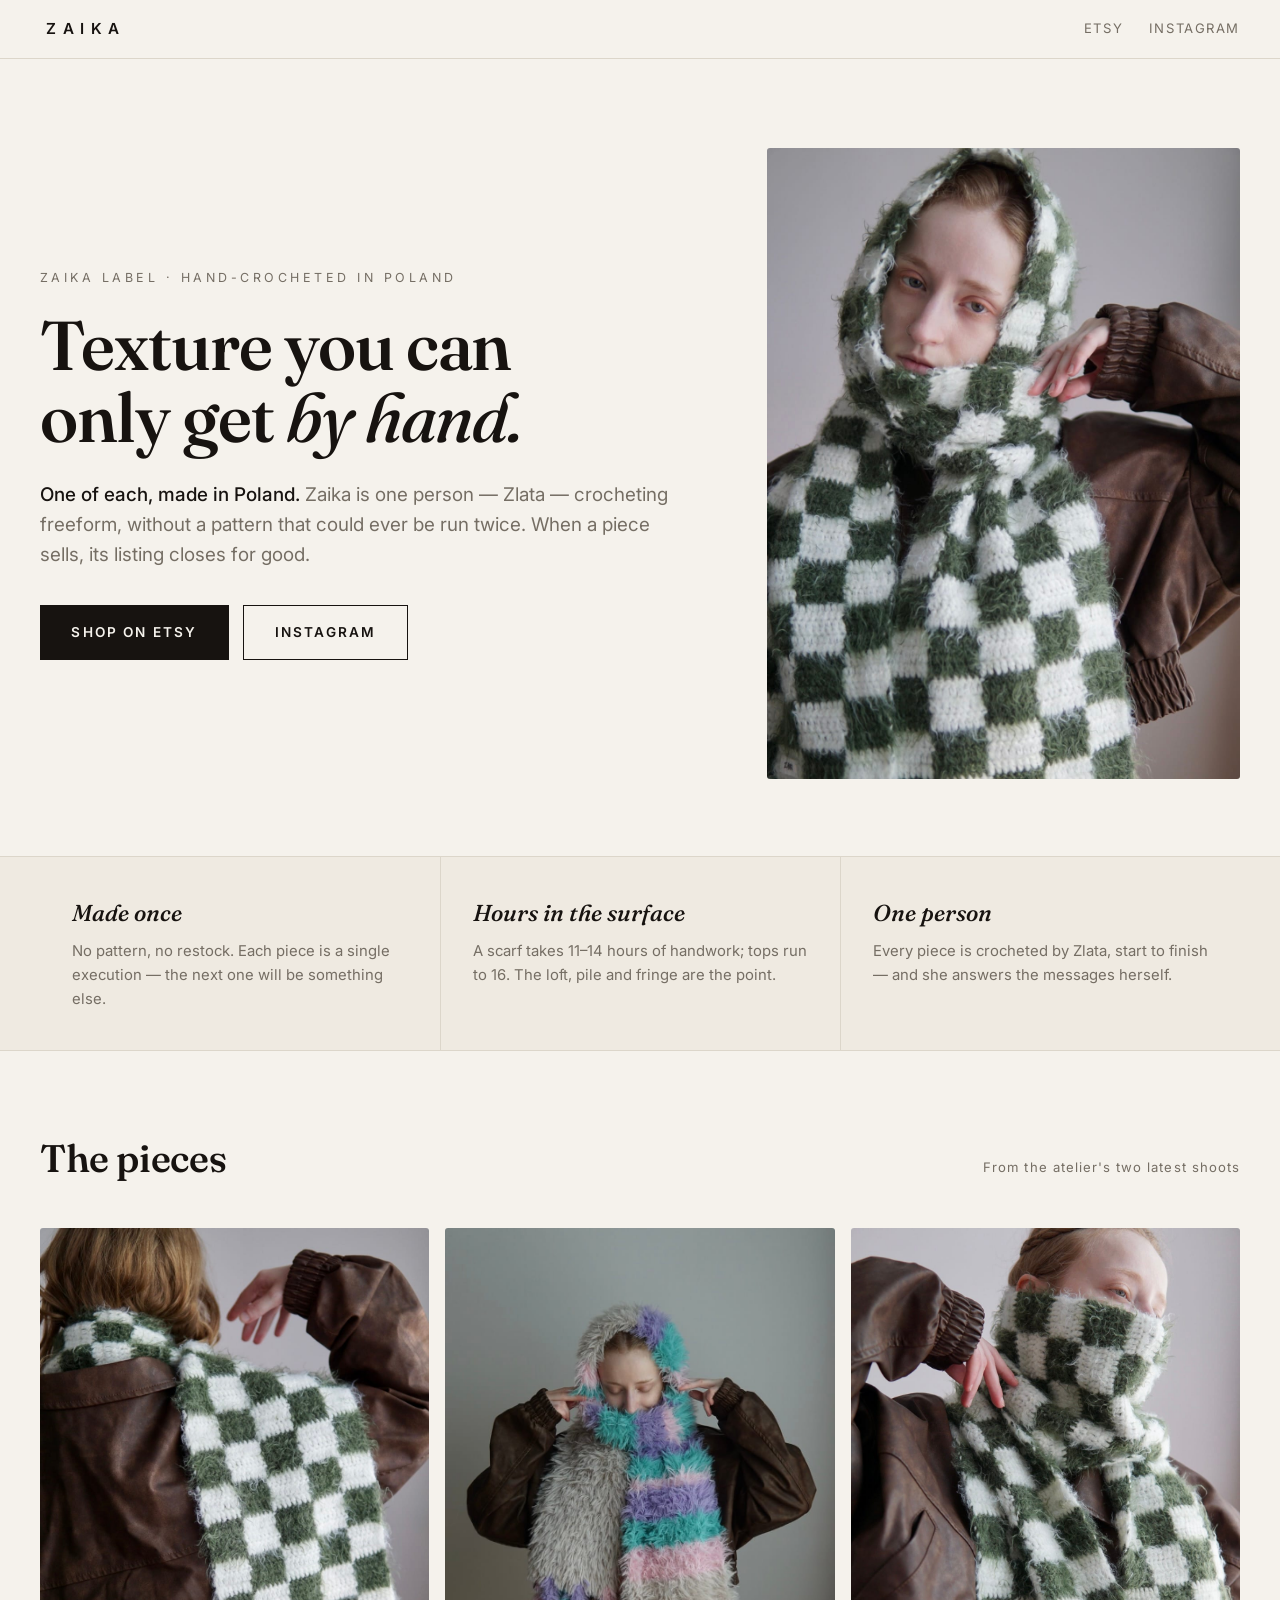
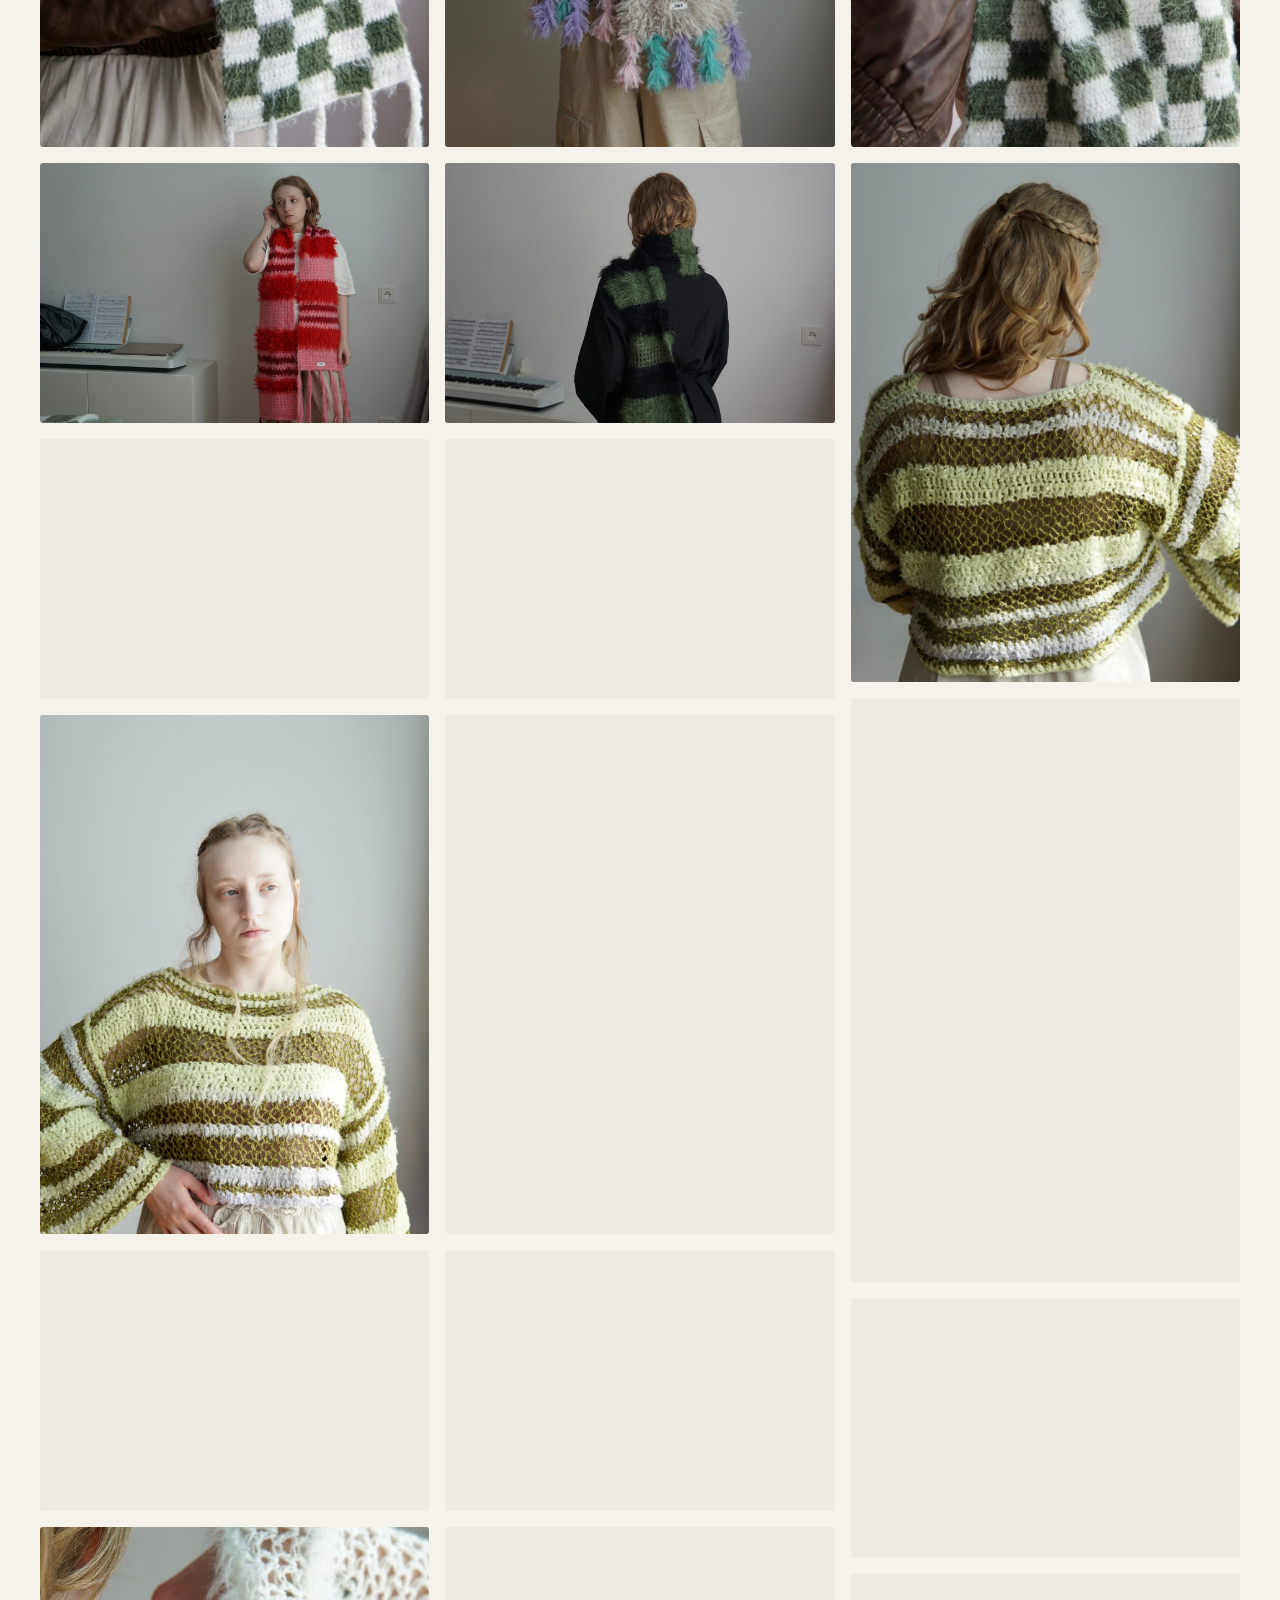
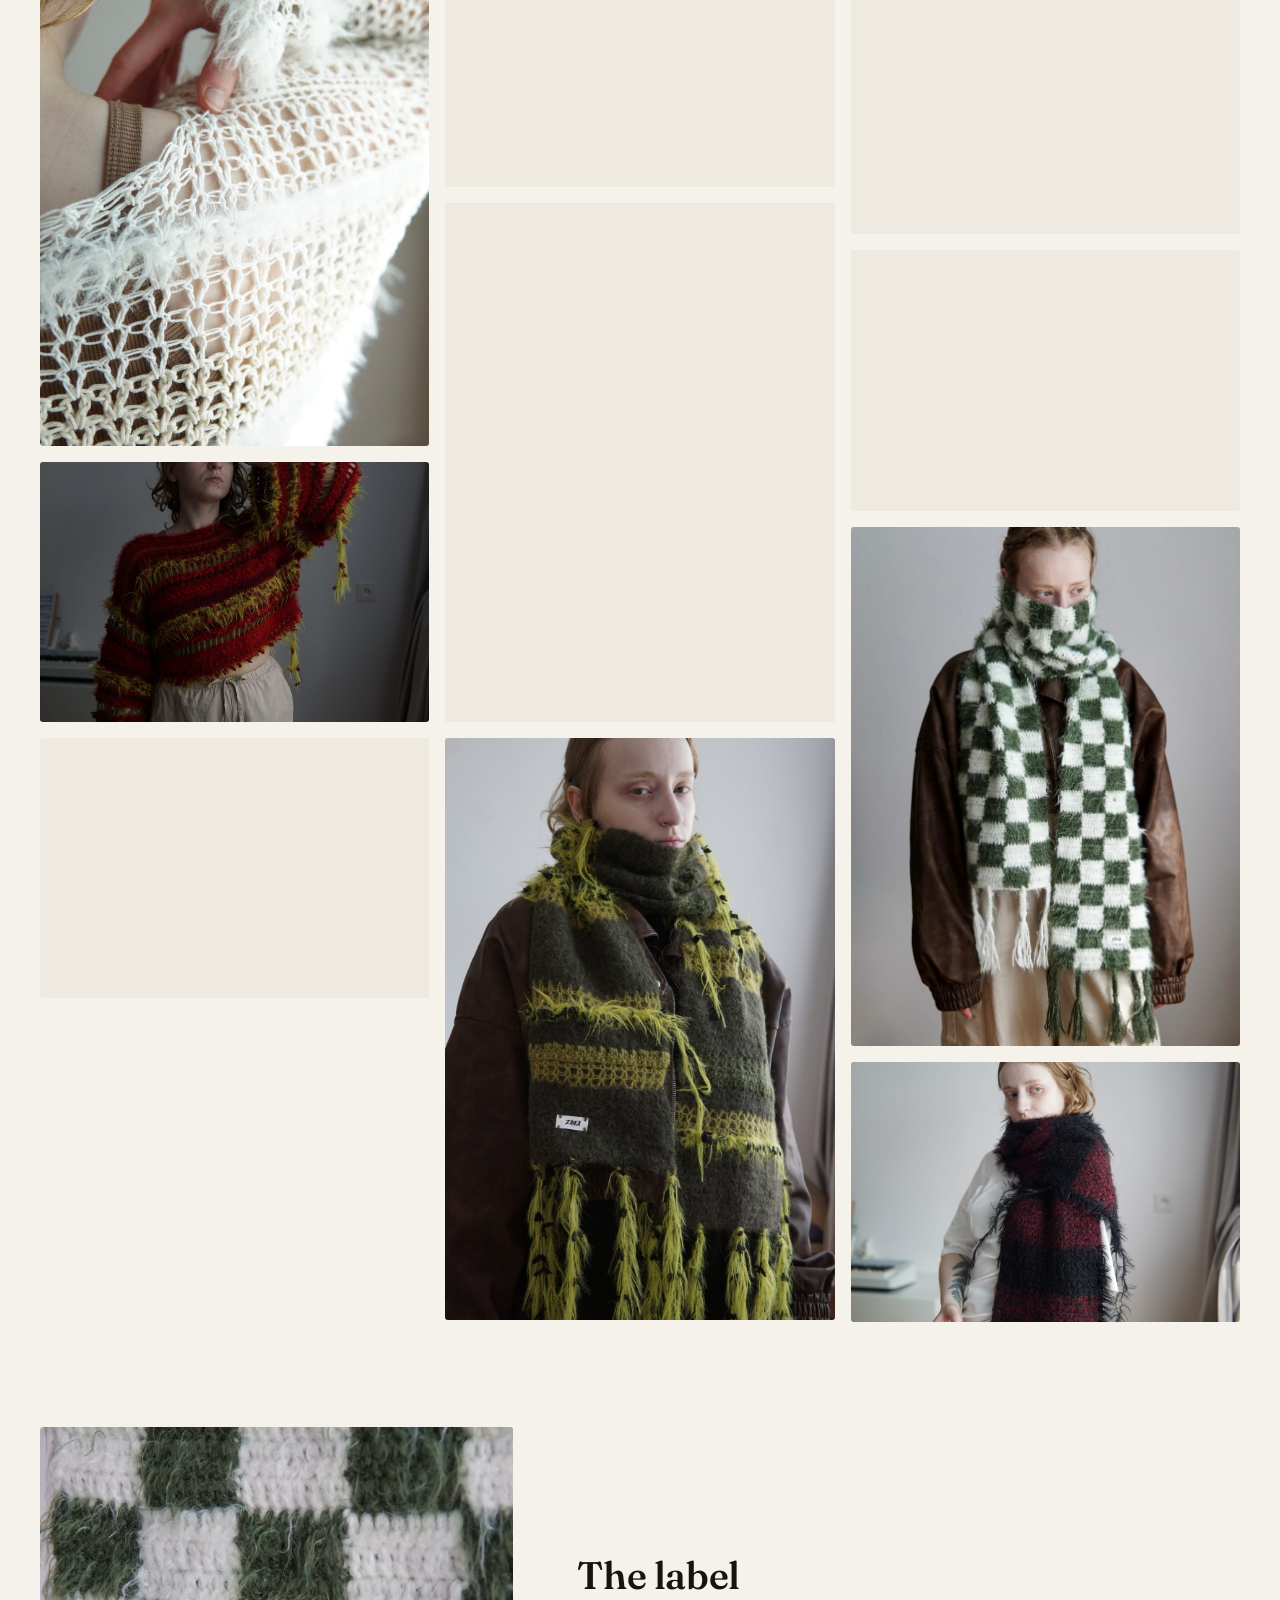
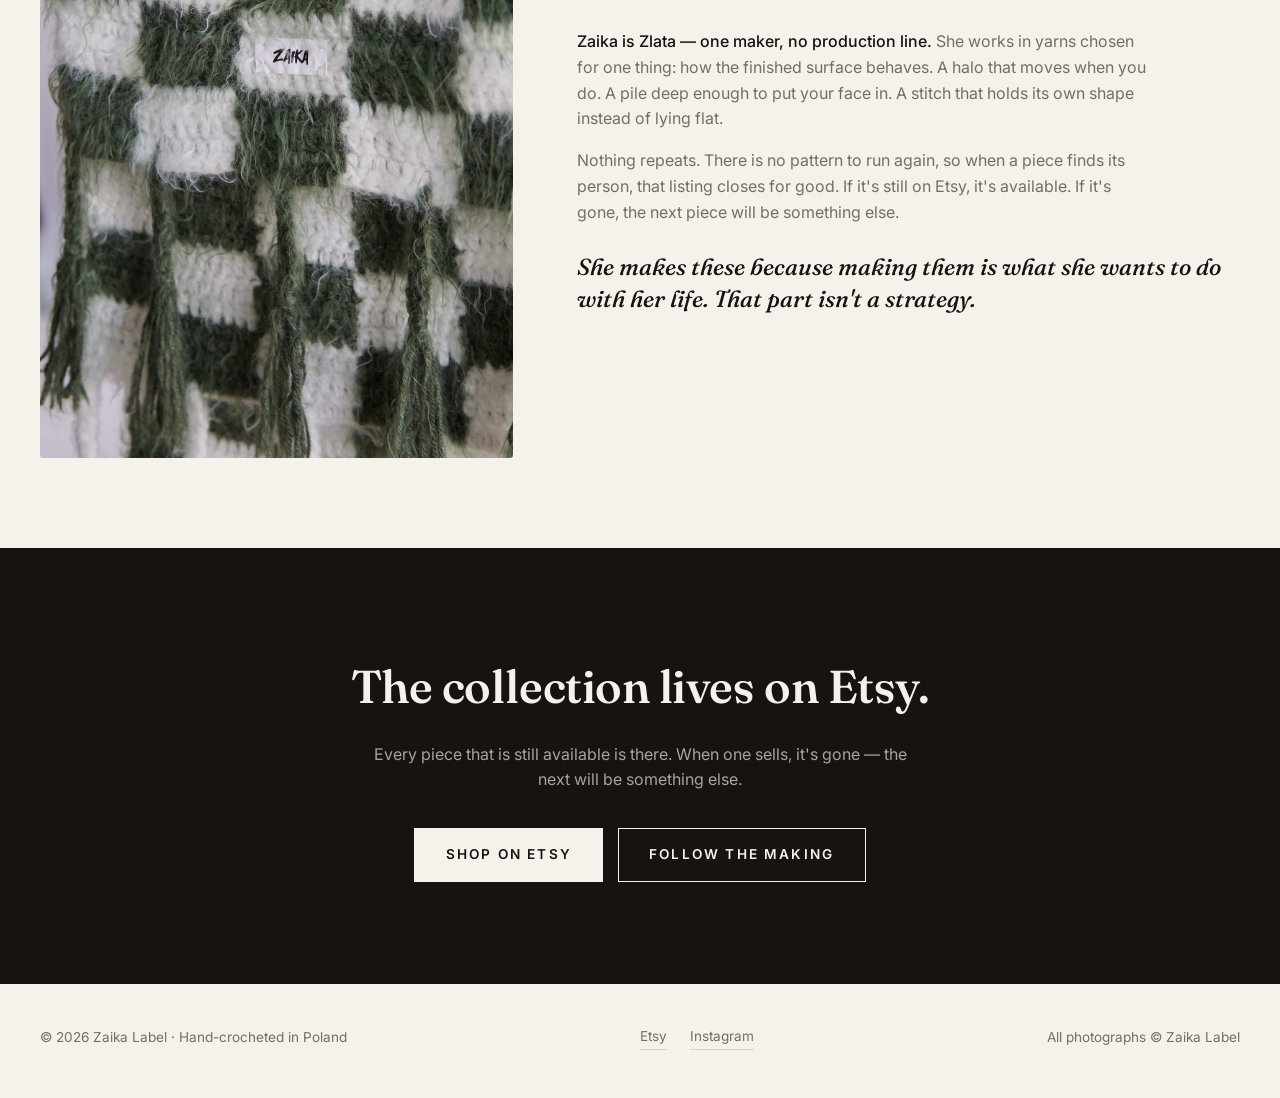
==== index.html @ 2f4a1f3c "Zaika Label gallery site v1 Production landing: hero, fact strip, 24-photo gallery, brand story, CTA" ====
<!DOCTYPE html>
<html lang="en">
<head>
  <meta charset="utf-8">
  <meta name="viewport" content="width=device-width, initial-scale=1">
  <title>ZAIKA — texture you can only get by hand. One of each, made in Poland.</title>
  <meta name="description" content="Zaika is one maker — Zlata — hand-crocheting in Poland. Every piece is made once and never repeated; when it sells, the listing closes. The collection lives on Etsy.">
  <link rel="canonical" href="https://zaikalabel.com/">
  <meta property="og:type" content="website">
  <meta property="og:title" content="ZAIKA — texture you can only get by hand">
  <meta property="og:description" content="One of each, made in Poland. Hand-crocheted pieces that are never repeated. The collection lives on Etsy.">
  <meta property="og:url" content="https://zaikalabel.com/">
  <meta property="og:image" content="https://zaikalabel.com/assets/og.jpg">
  <meta name="twitter:card" content="summary_large_image">
  <link rel="icon" href="data:image/svg+xml,%3Csvg xmlns='http://www.w3.org/2000/svg' viewBox='0 0 64 64'%3E%3Crect width='64' height='64' fill='%23171310'/%3E%3Ctext x='32' y='45' font-family='Georgia,serif' font-size='40' fill='%23f5f2ec' text-anchor='middle'%3EZ%3C/text%3E%3C/svg%3E">
  <link rel="preconnect" href="https://fonts.googleapis.com">
  <link rel="preconnect" href="https://fonts.gstatic.com" crossorigin>
  <link href="https://fonts.googleapis.com/css2?family=Fraunces:ital,opsz,wght@0,9..144,440..640;1,9..144,440..640&family=Inter:wght@400;500;600&display=swap" rel="stylesheet">
  <script type="application/ld+json">
  {
    "@context": "https://schema.org",
    "@type": "Organization",
    "name": "Zaika Label",
    "alternateName": "ZAIKA",
    "url": "https://zaikalabel.com/",
    "sameAs": ["https://www.etsy.com/shop/zaikalabel", "https://www.instagram.com/zaika.label/"]
  }
  </script>
  <style>
    :root {
      --paper: #f5f2ec; --ink: #171310; --muted: #756e64; --line: #dcd6ca; --paper-2: #efeae1;
      --serif: "Fraunces", Georgia, serif; --sans: "Inter", ui-sans-serif, system-ui, sans-serif;
    }
    * { margin: 0; padding: 0; box-sizing: border-box; }
    html { scroll-behavior: smooth; }
    body { background: var(--paper); color: var(--ink); font-family: var(--sans); font-size: 16px; line-height: 1.6; -webkit-font-smoothing: antialiased; }
    a { color: inherit; }
    img { display: block; max-width: 100%; height: auto; }
    .wrap { max-width: 1280px; margin: 0 auto; padding: 0 clamp(1.1rem, 4vw, 2.5rem); }

    /* top bar */
    .bar { position: sticky; top: 0; z-index: 10; background: color-mix(in srgb, var(--paper) 88%, transparent); backdrop-filter: blur(10px); border-bottom: 1px solid var(--line); }
    .bar-in { display: flex; align-items: center; justify-content: space-between; height: 3.6rem; }
    .mark { font-family: var(--sans); font-weight: 600; letter-spacing: 0.42em; text-indent: 0.42em; font-size: 0.95rem; text-decoration: none; }
    .bar nav { display: flex; gap: 1.6rem; }
    .bar nav a { font-size: 0.82rem; letter-spacing: 0.12em; text-transform: uppercase; text-decoration: none; color: var(--muted); transition: color .15s; }
    .bar nav a:hover { color: var(--ink); }

    /* hero */
    .hero { padding: clamp(3rem, 7vw, 6rem) 0 clamp(3rem, 6vw, 5rem); }
    .hero-in { display: grid; grid-template-columns: 7fr 5fr; gap: clamp(2rem, 5vw, 4.5rem); align-items: center; }
    .kicker { font-size: 0.78rem; letter-spacing: 0.28em; text-transform: uppercase; color: var(--muted); margin-bottom: 1.4rem; }
    h1 { font-family: var(--serif); font-weight: 560; font-size: clamp(2.5rem, 5.4vw, 4.6rem); line-height: 1.04; letter-spacing: -0.015em; text-wrap: balance; }
    h1 em { font-style: italic; font-weight: 480; }
    .lede { margin-top: 1.6rem; font-size: clamp(1.02rem, 1.5vw, 1.18rem); color: var(--muted); max-width: 34em; }
    .lede strong { color: var(--ink); font-weight: 500; }
    .cta-row { margin-top: 2.2rem; display: flex; gap: 0.9rem; flex-wrap: wrap; }
    .btn { display: inline-block; padding: 0.95rem 1.9rem; font-size: 0.85rem; font-weight: 600; letter-spacing: 0.16em; text-transform: uppercase; text-decoration: none; border: 1px solid var(--ink); transition: all .18s ease; }
    .btn-solid { background: var(--ink); color: var(--paper); }
    .btn-solid:hover { background: transparent; color: var(--ink); }
    .btn-line:hover { background: var(--ink); color: var(--paper); }
    .hero-img img { border-radius: 3px; }

    /* fact strip */
    .facts { border-top: 1px solid var(--line); border-bottom: 1px solid var(--line); background: var(--paper-2); }
    .facts-in { display: grid; grid-template-columns: repeat(3, 1fr); }
    .fact { padding: clamp(1.6rem, 3vw, 2.4rem) clamp(1rem, 2.5vw, 2rem); }
    .fact + .fact { border-left: 1px solid var(--line); }
    .fact h3 { font-family: var(--serif); font-style: italic; font-weight: 500; font-size: clamp(1.15rem, 1.8vw, 1.45rem); margin-bottom: 0.5rem; }
    .fact p { font-size: 0.93rem; color: var(--muted); max-width: 26em; }

    /* gallery */
    .gallery { padding: clamp(3rem, 6vw, 5rem) 0 1rem; }
    .sec-head { display: flex; align-items: baseline; justify-content: space-between; gap: 1rem; margin-bottom: clamp(1.6rem, 3vw, 2.4rem); }
    h2 { font-family: var(--serif); font-weight: 560; font-size: clamp(1.7rem, 3vw, 2.4rem); letter-spacing: -0.01em; }
    .sec-head span { font-size: 0.82rem; color: var(--muted); letter-spacing: 0.08em; }
    .grid { columns: 3 340px; column-gap: 16px; }
    .grid figure { break-inside: avoid; margin: 0 0 16px; overflow: hidden; border-radius: 3px; background: var(--paper-2); }
    .grid img { width: 100%; transition: transform .5s ease; }
    .grid figure:hover img { transform: scale(1.022); }

    /* story */
    .story { padding: clamp(3.5rem, 7vw, 6.5rem) 0; }
    .story-in { display: grid; grid-template-columns: 5fr 7fr; gap: clamp(2rem, 5vw, 4.5rem); align-items: center; }
    .story-img img { border-radius: 3px; }
    .story h2 { margin-bottom: 1.4rem; }
    .story p { color: var(--muted); max-width: 36em; margin-bottom: 1.05em; }
    .story p strong { color: var(--ink); font-weight: 500; }
    .story .pull { font-family: var(--serif); font-style: italic; font-weight: 480; font-size: clamp(1.15rem, 1.9vw, 1.45rem); color: var(--ink); line-height: 1.4; margin-top: 1.6rem; }

    /* cta band */
    .band { background: var(--ink); color: var(--paper); text-align: center; padding: clamp(4rem, 8vw, 6.5rem) 0; }
    .band h2 { font-size: clamp(1.9rem, 3.6vw, 3rem); max-width: 18em; margin: 0 auto; text-wrap: balance; }
    .band p { color: color-mix(in srgb, var(--paper) 65%, var(--ink)); margin: 1.1rem auto 0; max-width: 34em; }
    .band .cta-row { justify-content: center; }
    .band .btn { border-color: var(--paper); }
    .band .btn-solid { background: var(--paper); color: var(--ink); }
    .band .btn-solid:hover { background: transparent; color: var(--paper); }
    .band .btn-line { color: var(--paper); }
    .band .btn-line:hover { background: var(--paper); color: var(--ink); }

    footer { padding: 2.6rem 0 3rem; }
    .foot { display: flex; align-items: center; justify-content: space-between; gap: 1rem; flex-wrap: wrap; color: var(--muted); font-size: 0.85rem; }
    .foot nav { display: flex; gap: 1.4rem; }
    .foot a { text-decoration: none; border-bottom: 1px solid var(--line); padding-bottom: 1px; }
    .foot a:hover { color: var(--ink); border-color: var(--ink); }

    /* reveal (only when JS is running — content stays visible otherwise) */
    html.js .reveal { opacity: 0; transform: translateY(14px); transition: opacity .6s ease, transform .6s ease; }
    html.js .reveal.in { opacity: 1; transform: none; }
    @media (prefers-reduced-motion: reduce) {
      .reveal { opacity: 1; transform: none; transition: none; }
      .grid img { transition: none; }
      html { scroll-behavior: auto; }
    }

    @media (max-width: 860px) {
      .hero-in, .story-in { grid-template-columns: 1fr; }
      .hero-img { order: -1; }
      .facts-in { grid-template-columns: 1fr; }
      .fact + .fact { border-left: 0; border-top: 1px solid var(--line); }
      .bar nav { gap: 1rem; }
    }
  </style>
</head>
<body>
  <header class="bar">
    <div class="wrap bar-in">
      <a class="mark" href="#top">ZAIKA</a>
      <nav>
        <a href="https://www.etsy.com/shop/zaikalabel" rel="noopener">Etsy</a>
        <a href="https://www.instagram.com/zaika.label/" rel="noopener">Instagram</a>
      </nav>
    </div>
  </header>

  <section class="hero" id="top">
    <div class="wrap hero-in">
      <div>
        <p class="kicker">Zaika Label · hand-crocheted in Poland</p>
        <h1>Texture you can only get <em>by hand.</em></h1>
        <p class="lede"><strong>One of each, made in Poland.</strong> Zaika is one person — Zlata — crocheting freeform, without a pattern that could ever be run twice. When a piece sells, its listing closes for good.</p>
        <div class="cta-row">
          <a class="btn btn-solid" href="https://www.etsy.com/shop/zaikalabel" rel="noopener">Shop on Etsy</a>
          <a class="btn btn-line" href="https://www.instagram.com/zaika.label/" rel="noopener">Instagram</a>
        </div>
      </div>
      <div class="hero-img">
        <img src="assets/img/checker-hood-portrait.jpg" alt="Checkered green and white crocheted scarf wrapped as a hood, portrait" width="1080" height="1440" fetchpriority="high">
      </div>
    </div>
  </section>

  <section class="facts">
    <div class="wrap facts-in">
      <div class="fact">
        <h3>Made once</h3>
        <p>No pattern, no restock. Each piece is a single execution — the next one will be something else.</p>
      </div>
      <div class="fact">
        <h3>Hours in the surface</h3>
        <p>A scarf takes 11–14 hours of handwork; tops run to 16. The loft, pile and fringe are the point.</p>
      </div>
      <div class="fact">
        <h3>One person</h3>
        <p>Every piece is crocheted by Zlata, start to finish — and she answers the messages herself.</p>
      </div>
    </div>
  </section>

  <section class="gallery">
    <div class="wrap">
      <div class="sec-head">
        <h2>The pieces</h2>
        <span>From the atelier's two latest shoots</span>
      </div>
      <div class="grid">
        <figure class="reveal"><img src="assets/img/checker-scarf.jpg" alt="Green and white checkered crocheted scarf worn over a brown leather jacket" width="980" height="1306" decoding="async"></figure>
        <figure class="reveal"><img src="assets/img/red-pink-scarf-full.jpg" alt="Long red and pink striped crocheted scarf with fringe, worn front-on" width="1400" height="936" decoding="async"></figure>
        <figure class="reveal"><img src="assets/img/black-mesh-top.jpg" alt="Black open-mesh crocheted crop sweater, back view" width="1400" height="936" loading="lazy" decoding="async"></figure>
        <figure class="reveal"><img src="assets/img/green-stripe-front.jpg" alt="Green striped open-knit sweater in chartreuse and olive, worn" width="1080" height="1440" loading="lazy" decoding="async"></figure>
        <figure class="reveal"><img src="assets/img/plaid-scarf.jpg" alt="Red and black plaid crocheted scarf wrapped around the neck" width="1400" height="936" loading="lazy" decoding="async"></figure>
        <figure class="reveal"><img src="assets/img/cream-mesh-hand.jpg" alt="Cream open-net crochet stretched by hand, texture detail" width="768" height="1024" loading="lazy" decoding="async"></figure>
        <figure class="reveal"><img src="assets/img/red-fringe-sweater.jpg" alt="Red crocheted crop sweater with chartreuse fringe details" width="1400" height="936" loading="lazy" decoding="async"></figure>
        <figure class="reveal"><img src="assets/img/green-ribbon-scarf.jpg" alt="Olive green crocheted scarf with woven flower ribbons, detail" width="1400" height="936" loading="lazy" decoding="async"></figure>
        <figure class="reveal"><img src="assets/img/pastel-fur-scarf.jpg" alt="Pastel faux-fur scarf in mint, lilac, pink and cream, worn as a hood" width="865" height="1153" loading="lazy" decoding="async"></figure>
        <figure class="reveal"><img src="assets/img/green-black-scarf.jpg" alt="Green and black striped fluffy scarf, back view" width="1400" height="936" loading="lazy" decoding="async"></figure>
        <figure class="reveal"><img src="assets/img/black-pink-scarf.jpg" alt="Black crocheted scarf with pink stripes, held up" width="1400" height="936" loading="lazy" decoding="async"></figure>
        <figure class="reveal"><img src="assets/img/green-stripe-crop.jpg" alt="Green striped crocheted crop sweater with bell sleeves" width="988" height="1317" loading="lazy" decoding="async"></figure>
        <figure class="reveal"><img src="assets/img/fur-scarf.jpg" alt="Black and cream faux-fur scarf draped over the shoulders, back view" width="1400" height="936" loading="lazy" decoding="async"></figure>
        <figure class="reveal"><img src="assets/img/red-pink-hood.jpg" alt="Red and pink striped scarf worn wrapped over the head" width="1400" height="936" loading="lazy" decoding="async"></figure>
        <figure class="reveal"><img src="assets/img/chartreuse-sweater.jpg" alt="Chartreuse striped open-knit sweater, hands clasped" width="768" height="1024" loading="lazy" decoding="async"></figure>
        <figure class="reveal"><img src="assets/img/olive-fringe-scarf.jpg" alt="Olive crocheted scarf with chartreuse fringe, worn over a leather jacket" width="1080" height="1616" loading="lazy" decoding="async"></figure>
        <figure class="reveal"><img src="assets/img/checker-scarf-drape.jpg" alt="Checkered scarf draped over a leather jacket" width="1080" height="1440" loading="lazy" decoding="async"></figure>
        <figure class="reveal"><img src="assets/img/green-stripe-back.jpg" alt="Green striped open-knit sweater, back view" width="936" height="1248" loading="lazy" decoding="async"></figure>
        <figure class="reveal"><img src="assets/img/black-pink-label.jpg" alt="ZAIKA woven label on a black and pink crocheted scarf, close-up" width="1167" height="1750" loading="lazy" decoding="async"></figure>
        <figure class="reveal"><img src="assets/img/plaid-back.jpg" alt="Red and black plaid scarf over a quilted jacket, back view" width="1400" height="936" loading="lazy" decoding="async"></figure>
        <figure class="reveal"><img src="assets/img/green-black-held.jpg" alt="Green and black scarf held up by an outstretched arm" width="1400" height="936" loading="lazy" decoding="async"></figure>
        <figure class="reveal"><img src="assets/img/red-bolero-back.jpg" alt="Red crocheted bolero with textured stripes, back view" width="1400" height="936" loading="lazy" decoding="async"></figure>
        <figure class="reveal"><img src="assets/img/checker-full-length.jpg" alt="Checkered scarf worn full-length with fringe" width="781" height="1041" loading="lazy" decoding="async"></figure>
        <figure class="reveal"><img src="assets/img/plaid-white-tee.jpg" alt="Red and black plaid scarf worn over a white t-shirt" width="1400" height="936" loading="lazy" decoding="async"></figure>
      </div>
    </div>
  </section>

  <section class="story">
    <div class="wrap story-in">
      <div class="story-img">
        <img src="assets/img/checker-label-detail.jpg" alt="ZAIKA woven label on a green and white checkered crocheted scarf, close-up" width="1313" height="1750" loading="lazy">
      </div>
      <div>
        <h2>The label</h2>
        <p><strong>Zaika is Zlata — one maker, no production line.</strong> She works in yarns chosen for one thing: how the finished surface behaves. A halo that moves when you do. A pile deep enough to put your face in. A stitch that holds its own shape instead of lying flat.</p>
        <p>Nothing repeats. There is no pattern to run again, so when a piece finds its person, that listing closes for good. If it's still on Etsy, it's available. If it's gone, the next piece will be something else.</p>
        <p class="pull">She makes these because making them is what she wants to do with her life. That part isn't a strategy.</p>
      </div>
    </div>
  </section>

  <section class="band">
    <div class="wrap">
      <h2>The collection lives on Etsy.</h2>
      <p>Every piece that is still available is there. When one sells, it's gone — the next will be something else.</p>
      <div class="cta-row">
        <a class="btn btn-solid" href="https://www.etsy.com/shop/zaikalabel" rel="noopener">Shop on Etsy</a>
        <a class="btn btn-line" href="https://www.instagram.com/zaika.label/" rel="noopener">Follow the making</a>
      </div>
    </div>
  </section>

  <footer>
    <div class="wrap foot">
      <span>© 2026 Zaika Label · Hand-crocheted in Poland</span>
      <nav>
        <a href="https://www.etsy.com/shop/zaikalabel" rel="noopener">Etsy</a>
        <a href="https://www.instagram.com/zaika.label/" rel="noopener">Instagram</a>
      </nav>
      <span>All photographs © Zaika Label</span>
    </div>
  </footer>

  <script>
    (function () {
      if (window.matchMedia("(prefers-reduced-motion: reduce)").matches) return;
      if (!("IntersectionObserver" in window)) return;
      document.documentElement.classList.add("js");
      var io = new IntersectionObserver(function (es) {
        es.forEach(function (e) { if (e.isIntersecting) { e.target.classList.add("in"); io.unobserve(e.target); } });
      }, { rootMargin: "0px 0px -8% 0px" });
      document.querySelectorAll(".reveal").forEach(function (el) { io.observe(el); });
    })();
  </script>
</body>
</html>
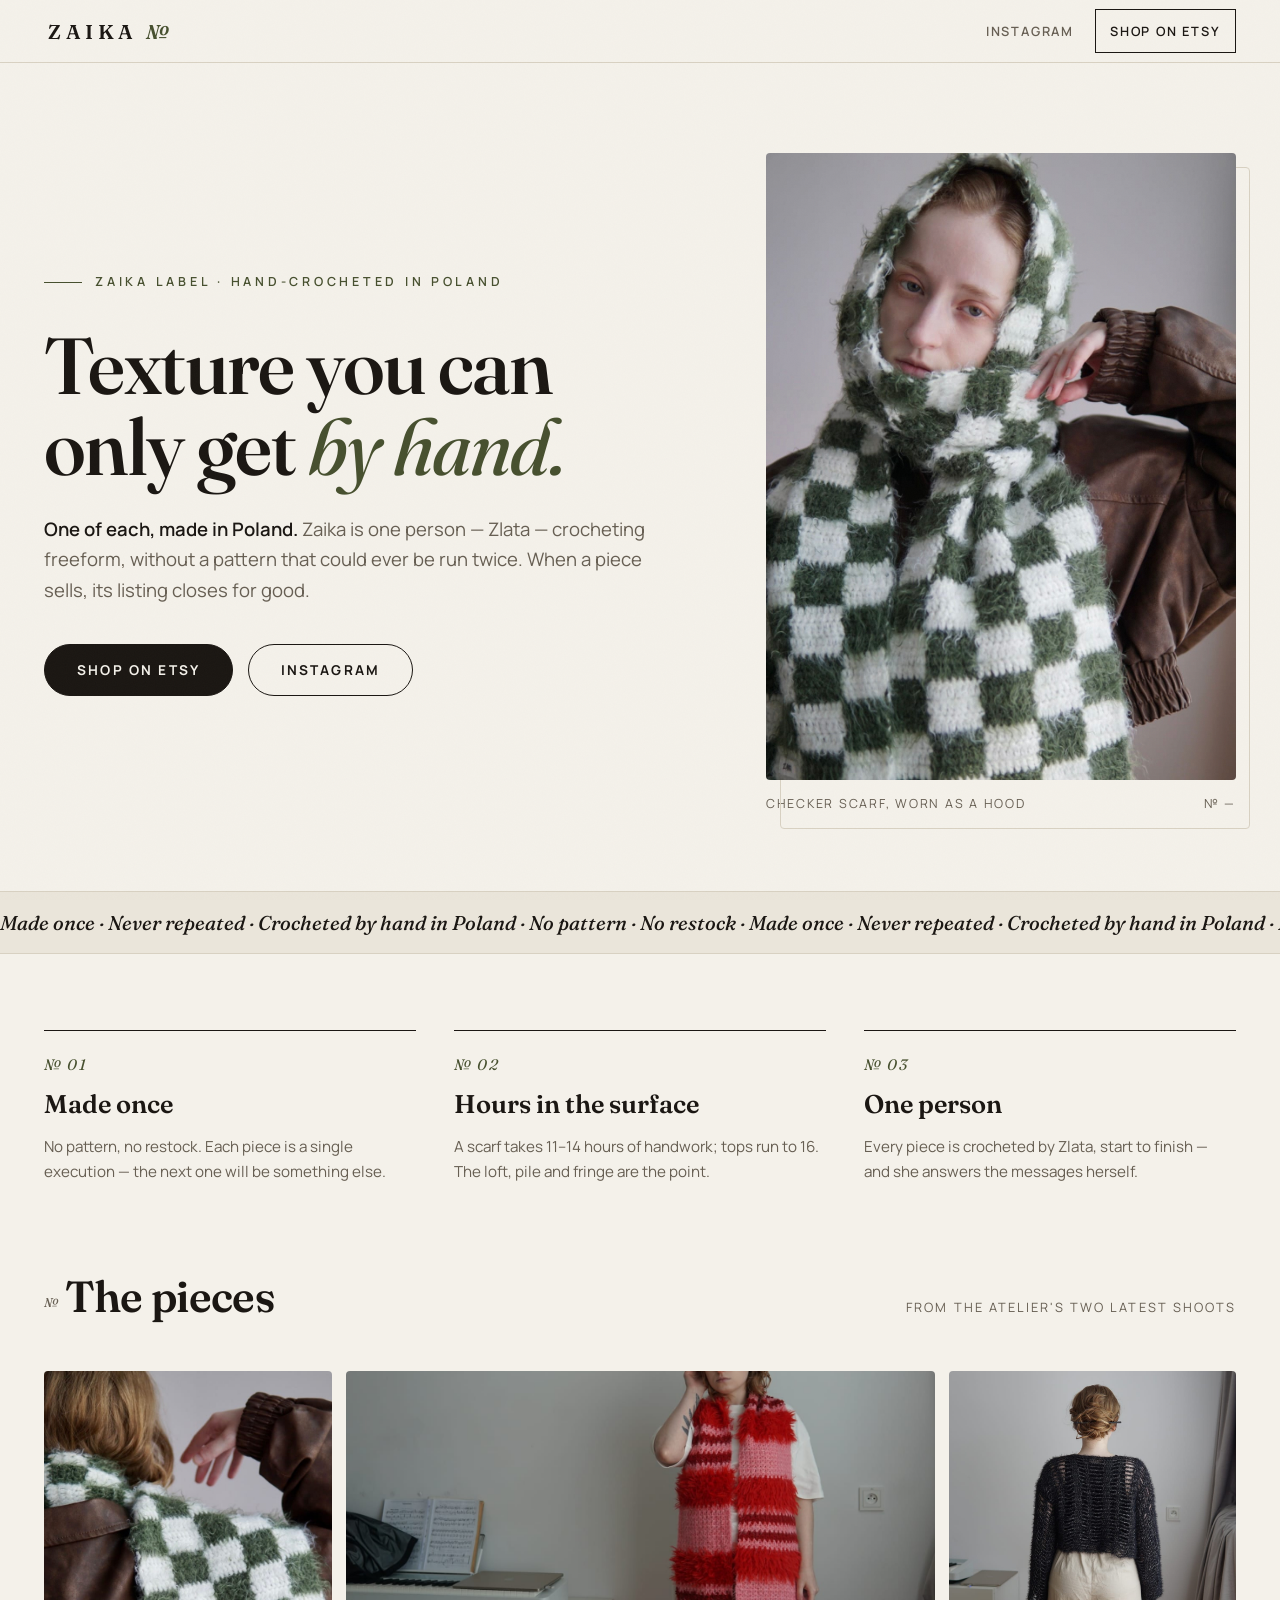
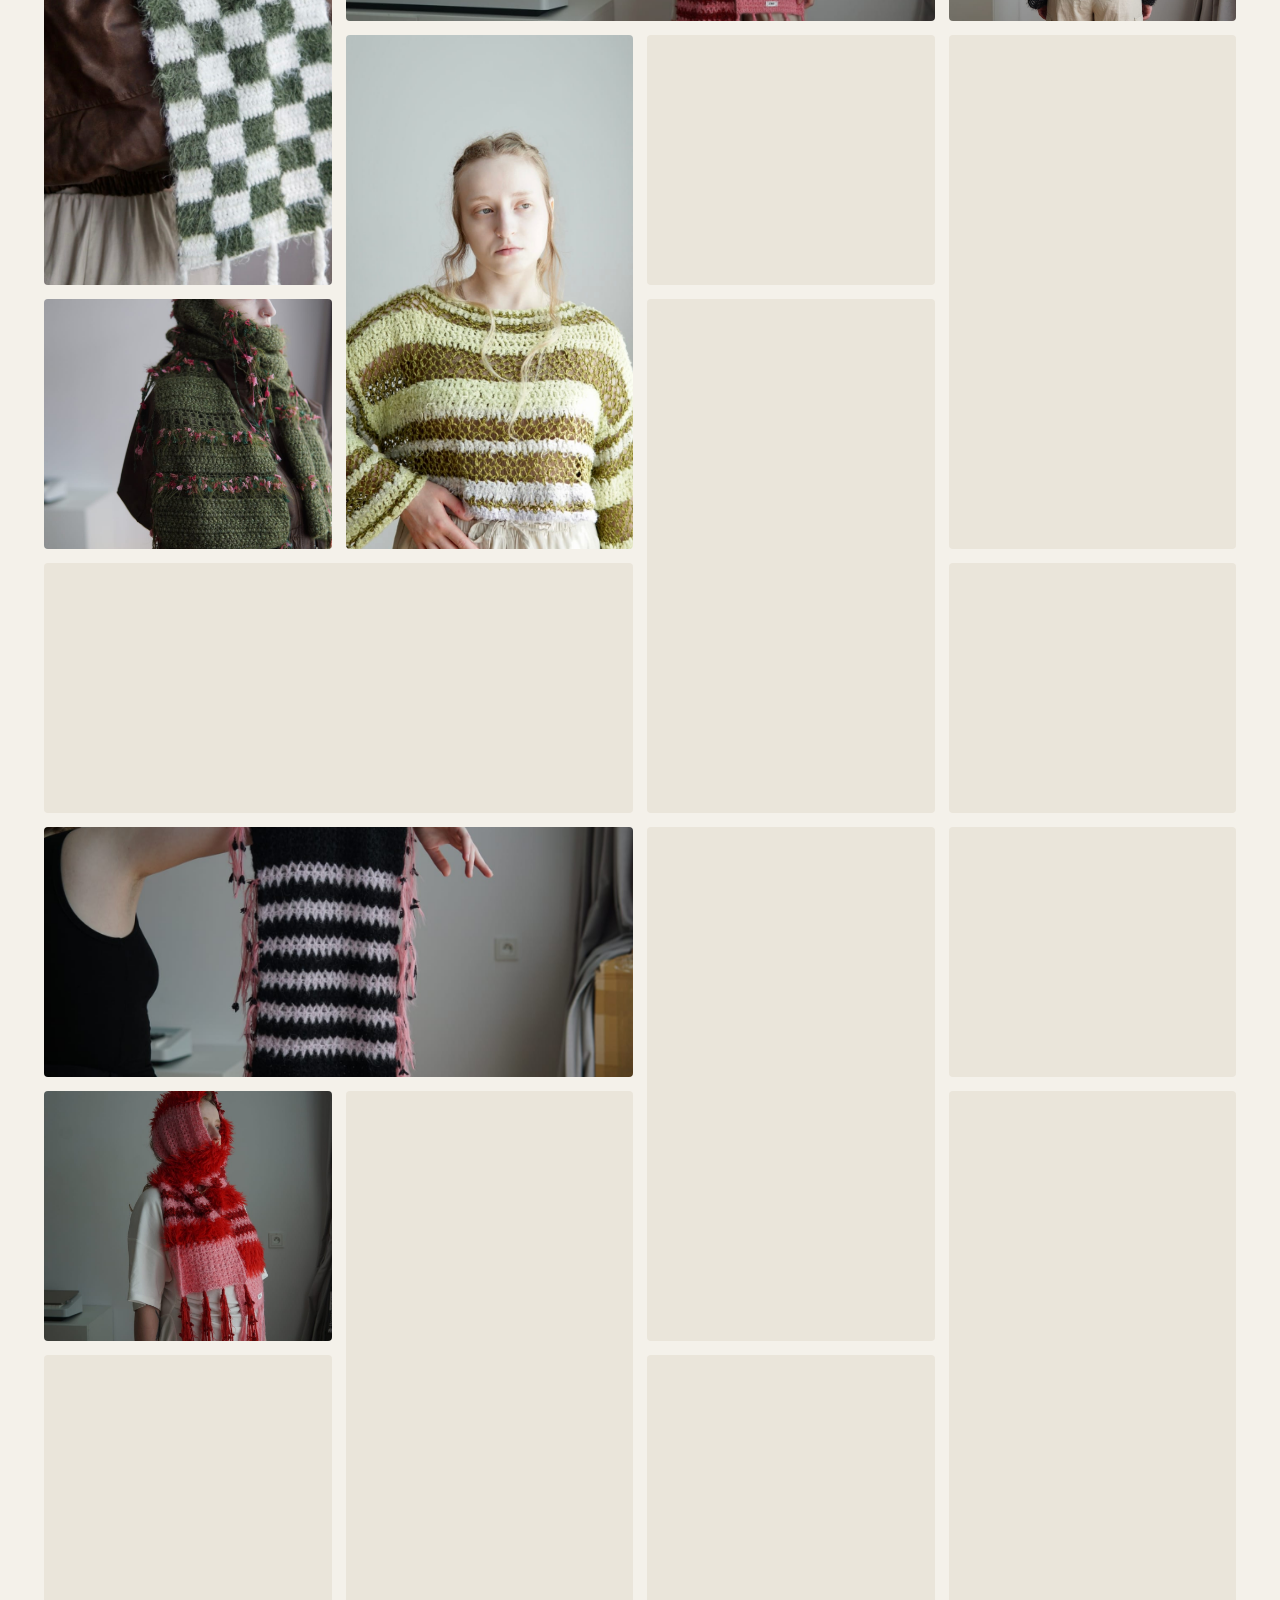
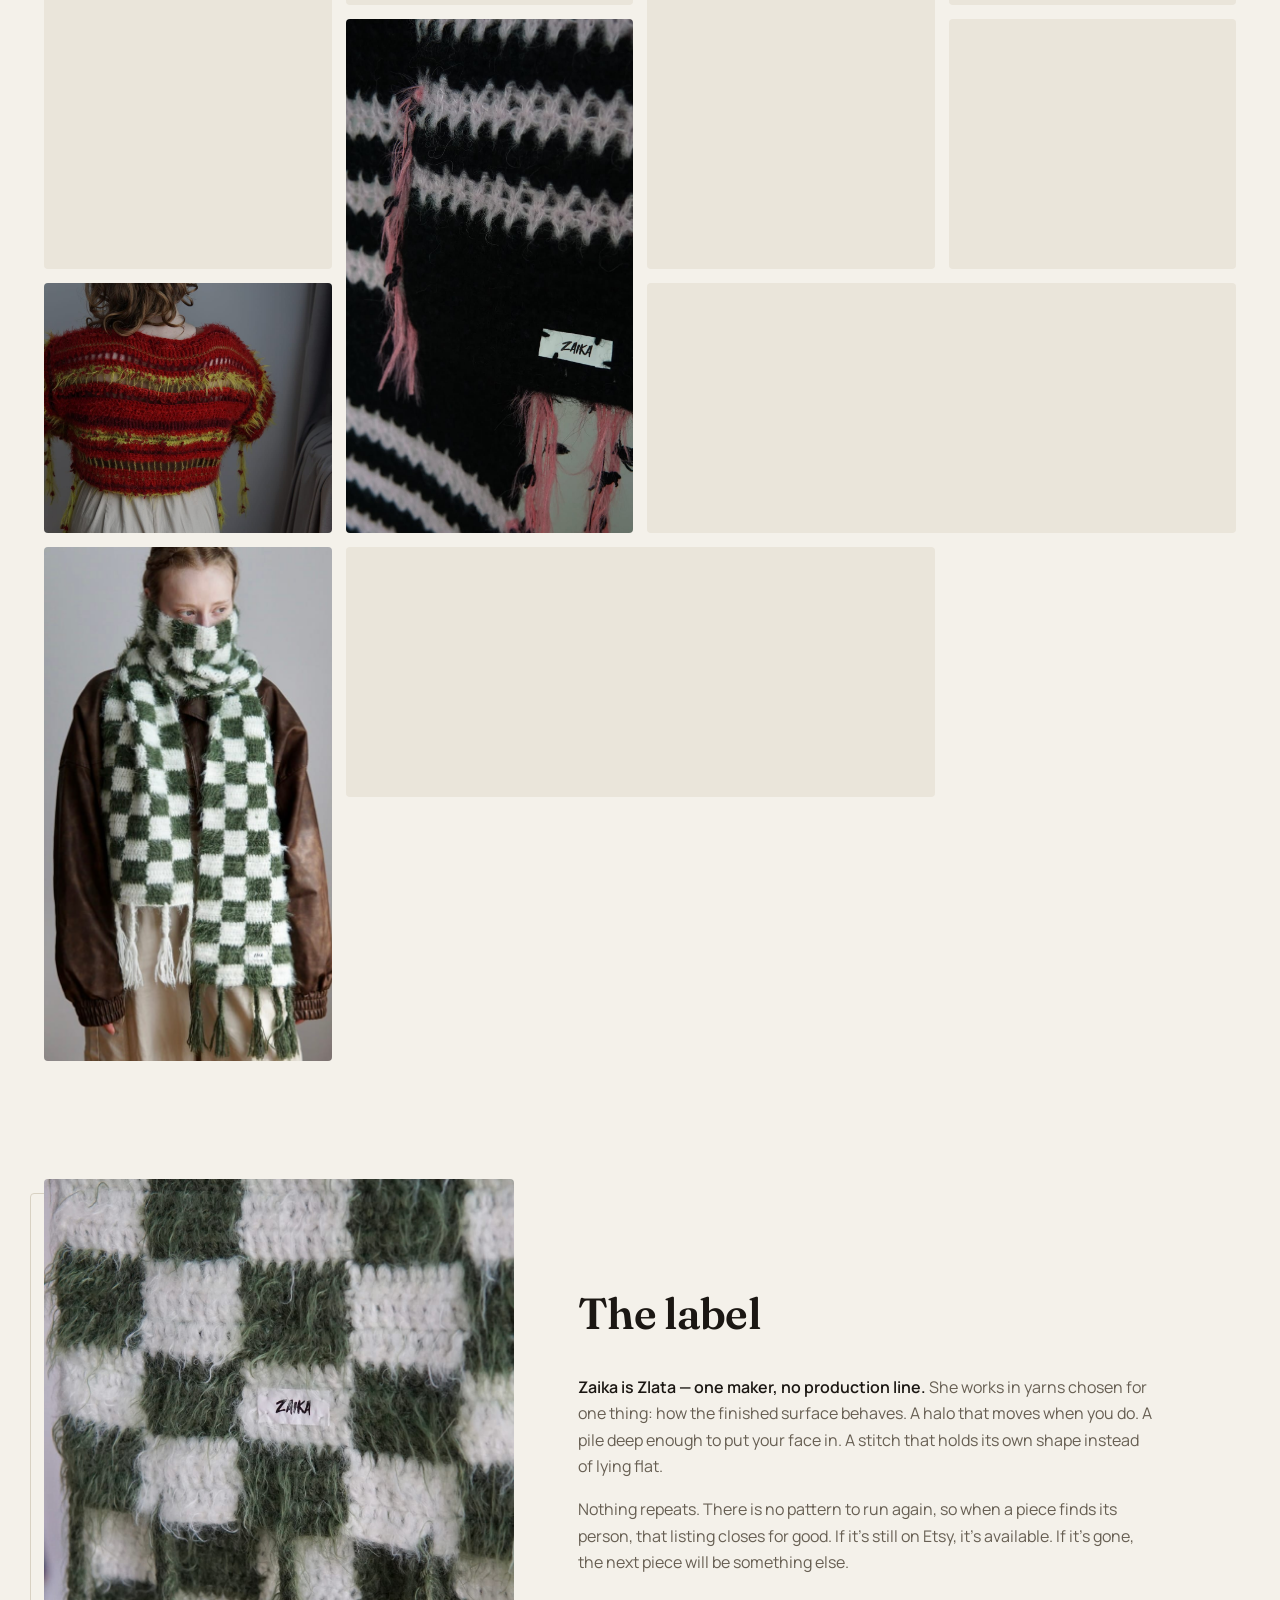
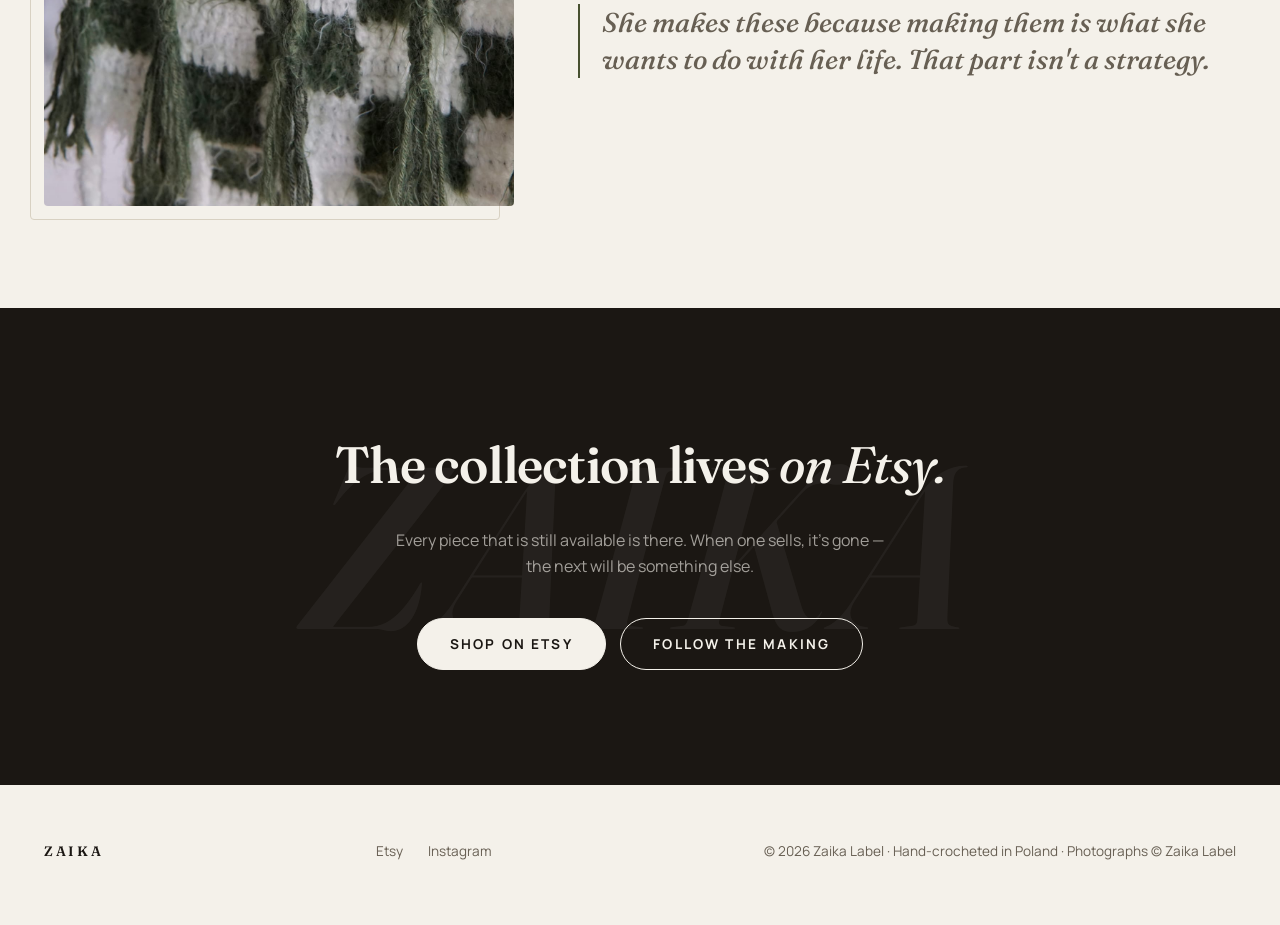
==== commit d3e72b79: "Redesign: tactile slow-luxury editorial (2026 pass) Paper grain, Fraunces display with moss italic a" ====
--- a/index.html
+++ b/index.html
@@ -12,10 +12,11 @@
   <meta property="og:url" content="https://zaikalabel.com/">
   <meta property="og:image" content="https://zaikalabel.com/assets/og.jpg">
   <meta name="twitter:card" content="summary_large_image">
-  <link rel="icon" href="data:image/svg+xml,%3Csvg xmlns='http://www.w3.org/2000/svg' viewBox='0 0 64 64'%3E%3Crect width='64' height='64' fill='%23171310'/%3E%3Ctext x='32' y='45' font-family='Georgia,serif' font-size='40' fill='%23f5f2ec' text-anchor='middle'%3EZ%3C/text%3E%3C/svg%3E">
+  <meta name="theme-color" content="#f4f1ea">
+  <link rel="icon" href="data:image/svg+xml,%3Csvg xmlns='http://www.w3.org/2000/svg' viewBox='0 0 64 64'%3E%3Crect width='64' height='64' fill='%231b1713'/%3E%3Ctext x='32' y='46' font-family='Georgia,serif' font-style='italic' font-size='42' fill='%23f4f1ea' text-anchor='middle'%3EZ%3C/text%3E%3C/svg%3E">
   <link rel="preconnect" href="https://fonts.googleapis.com">
   <link rel="preconnect" href="https://fonts.gstatic.com" crossorigin>
-  <link href="https://fonts.googleapis.com/css2?family=Fraunces:ital,opsz,wght@0,9..144,440..640;1,9..144,440..640&family=Inter:wght@400;500;600&display=swap" rel="stylesheet">
+  <link href="https://fonts.googleapis.com/css2?family=Fraunces:ital,opsz,wght@0,9..144,400..650;1,9..144,400..650&family=Manrope:wght@400;500;600;700&display=swap" rel="stylesheet">
   <script type="application/ld+json">
   {
     "@context": "https://schema.org",
@@ -28,70 +29,99 @@
   </script>
   <style>
     :root {
-      --paper: #f5f2ec; --ink: #171310; --muted: #756e64; --line: #dcd6ca; --paper-2: #efeae1;
-      --serif: "Fraunces", Georgia, serif; --sans: "Inter", ui-sans-serif, system-ui, sans-serif;
+      --paper: #f4f1ea; --paper-deep: #eae5da; --ink: #1b1713; --muted: #675f53;
+      --line: #d8d1c2; --moss: #47502f; --moss-soft: #5c6540;
+      --serif: "Fraunces", Georgia, serif; --sans: "Manrope", ui-sans-serif, system-ui, sans-serif;
+      --ease: cubic-bezier(0.22, 1, 0.36, 1);
     }
     * { margin: 0; padding: 0; box-sizing: border-box; }
     html { scroll-behavior: smooth; }
-    body { background: var(--paper); color: var(--ink); font-family: var(--sans); font-size: 16px; line-height: 1.6; -webkit-font-smoothing: antialiased; }
+    body { background: var(--paper); color: var(--ink); font-family: var(--sans); font-size: 16px; line-height: 1.65; -webkit-font-smoothing: antialiased; overflow-x: hidden; }
+    body::after { content: ""; position: fixed; inset: 0; z-index: 999; pointer-events: none; background: url("data:image/svg+xml,%3Csvg xmlns='http://www.w3.org/2000/svg' width='160' height='160'%3E%3Cfilter id='n'%3E%3CfeTurbulence type='fractalNoise' baseFrequency='0.9' numOctaves='2' stitchTiles='stitch'/%3E%3C/filter%3E%3Crect width='160' height='160' filter='url(%23n)' opacity='0.5'/%3E%3C/svg%3E"); opacity: 0.045; transform: translateZ(0); }
+    ::selection { background: var(--moss); color: var(--paper); }
     a { color: inherit; }
     img { display: block; max-width: 100%; height: auto; }
-    .wrap { max-width: 1280px; margin: 0 auto; padding: 0 clamp(1.1rem, 4vw, 2.5rem); }
-
-    /* top bar */
-    .bar { position: sticky; top: 0; z-index: 10; background: color-mix(in srgb, var(--paper) 88%, transparent); backdrop-filter: blur(10px); border-bottom: 1px solid var(--line); }
-    .bar-in { display: flex; align-items: center; justify-content: space-between; height: 3.6rem; }
-    .mark { font-family: var(--sans); font-weight: 600; letter-spacing: 0.42em; text-indent: 0.42em; font-size: 0.95rem; text-decoration: none; }
-    .bar nav { display: flex; gap: 1.6rem; }
-    .bar nav a { font-size: 0.82rem; letter-spacing: 0.12em; text-transform: uppercase; text-decoration: none; color: var(--muted); transition: color .15s; }
+    :focus-visible { outline: 2px solid var(--moss); outline-offset: 3px; }
+    .wrap { max-width: 1320px; margin: 0 auto; padding: 0 clamp(1.1rem, 4vw, 2.75rem); }
+
+    /* ---- top bar ---- */
+    .bar { position: sticky; top: 0; z-index: 20; background: color-mix(in srgb, var(--paper) 90%, transparent); backdrop-filter: blur(12px); border-bottom: 1px solid var(--line); }
+    .bar-in { display: flex; align-items: center; justify-content: space-between; height: 3.9rem; }
+    .mark { font-family: var(--serif); font-weight: 600; font-size: 1.25rem; letter-spacing: 0.22em; text-indent: 0.22em; text-decoration: none; }
+    .mark .no { font-style: italic; color: var(--moss); }
+    .bar nav { display: flex; gap: 0.4rem; }
+    .bar nav a { display: inline-flex; align-items: center; min-height: 44px; padding: 0 0.9rem; font-size: 0.8rem; font-weight: 600; letter-spacing: 0.14em; text-transform: uppercase; text-decoration: none; color: var(--muted); transition: color .18s var(--ease); }
     .bar nav a:hover { color: var(--ink); }
-
-    /* hero */
-    .hero { padding: clamp(3rem, 7vw, 6rem) 0 clamp(3rem, 6vw, 5rem); }
-    .hero-in { display: grid; grid-template-columns: 7fr 5fr; gap: clamp(2rem, 5vw, 4.5rem); align-items: center; }
-    .kicker { font-size: 0.78rem; letter-spacing: 0.28em; text-transform: uppercase; color: var(--muted); margin-bottom: 1.4rem; }
-    h1 { font-family: var(--serif); font-weight: 560; font-size: clamp(2.5rem, 5.4vw, 4.6rem); line-height: 1.04; letter-spacing: -0.015em; text-wrap: balance; }
-    h1 em { font-style: italic; font-weight: 480; }
-    .lede { margin-top: 1.6rem; font-size: clamp(1.02rem, 1.5vw, 1.18rem); color: var(--muted); max-width: 34em; }
-    .lede strong { color: var(--ink); font-weight: 500; }
-    .cta-row { margin-top: 2.2rem; display: flex; gap: 0.9rem; flex-wrap: wrap; }
-    .btn { display: inline-block; padding: 0.95rem 1.9rem; font-size: 0.85rem; font-weight: 600; letter-spacing: 0.16em; text-transform: uppercase; text-decoration: none; border: 1px solid var(--ink); transition: all .18s ease; }
+    .bar nav a.pill { border: 1px solid var(--ink); color: var(--ink); }
+    .bar nav a.pill:hover { background: var(--ink); color: var(--paper); }
+
+    /* ---- hero ---- */
+    .hero { position: relative; padding: clamp(3.2rem, 7vw, 6.5rem) 0 clamp(3rem, 6vw, 5.5rem); }
+    .hero-in { display: grid; grid-template-columns: 7fr 5fr; gap: clamp(2rem, 5vw, 5rem); align-items: center; }
+    .kicker { display: flex; align-items: center; gap: 0.8rem; font-size: 0.78rem; font-weight: 600; letter-spacing: 0.3em; text-transform: uppercase; color: var(--moss); margin-bottom: clamp(1.2rem, 2.5vw, 2rem); }
+    .kicker::before { content: ""; width: 2.4rem; height: 1px; background: var(--moss); }
+    h1 { font-family: var(--serif); font-weight: 560; font-size: clamp(2.7rem, 6.2vw, 5.4rem); line-height: 1.02; letter-spacing: -0.02em; text-wrap: balance; }
+    h1 .line { display: block; }
+    h1 em { font-style: italic; font-weight: 460; color: var(--moss); }
+    .lede { margin-top: 1.7rem; font-size: clamp(1.02rem, 1.5vw, 1.16rem); color: var(--muted); max-width: 33em; }
+    .lede strong { color: var(--ink); font-weight: 600; }
+    .cta-row { margin-top: 2.4rem; display: flex; gap: 0.9rem; flex-wrap: wrap; }
+    .btn { display: inline-flex; align-items: center; justify-content: center; min-height: 48px; padding: 0.85rem 2rem; font-family: var(--sans); font-size: 0.85rem; font-weight: 700; letter-spacing: 0.16em; text-transform: uppercase; text-decoration: none; border: 1px solid var(--ink); border-radius: 999px; transition: background .18s var(--ease), color .18s var(--ease), transform .18s var(--ease); }
+    .btn:active { transform: scale(0.98); }
     .btn-solid { background: var(--ink); color: var(--paper); }
     .btn-solid:hover { background: transparent; color: var(--ink); }
     .btn-line:hover { background: var(--ink); color: var(--paper); }
-    .hero-img img { border-radius: 3px; }
-
-    /* fact strip */
-    .facts { border-top: 1px solid var(--line); border-bottom: 1px solid var(--line); background: var(--paper-2); }
-    .facts-in { display: grid; grid-template-columns: repeat(3, 1fr); }
-    .fact { padding: clamp(1.6rem, 3vw, 2.4rem) clamp(1rem, 2.5vw, 2rem); }
-    .fact + .fact { border-left: 1px solid var(--line); }
-    .fact h3 { font-family: var(--serif); font-style: italic; font-weight: 500; font-size: clamp(1.15rem, 1.8vw, 1.45rem); margin-bottom: 0.5rem; }
-    .fact p { font-size: 0.93rem; color: var(--muted); max-width: 26em; }
-
-    /* gallery */
+    .hero-fig { position: relative; }
+    .hero-fig img { border-radius: 4px; position: relative; z-index: 1; }
+    .hero-fig::before { content: ""; position: absolute; inset: 0; border: 1px solid var(--line); border-radius: 4px; transform: translate(14px, 14px); }
+    .hero-fig figcaption { margin-top: 0.9rem; font-size: 0.78rem; letter-spacing: 0.14em; text-transform: uppercase; color: var(--muted); display: flex; justify-content: space-between; }
+    .hero-zaika { position: absolute; right: -0.5rem; top: 50%; transform: translateY(-50%) rotate(90deg); transform-origin: center; font-family: var(--serif); font-style: italic; font-size: 0.85rem; letter-spacing: 0.5em; color: var(--muted); opacity: 0.6; display: none; }
+
+    /* ---- marquee ---- */
+    .marq { border-top: 1px solid var(--line); border-bottom: 1px solid var(--line); overflow: hidden; background: var(--paper-deep); }
+    .marq-track { display: flex; width: max-content; animation: marq 48s linear infinite; }
+    .marq span { flex: none; font-family: var(--serif); font-style: italic; font-weight: 460; font-size: clamp(1rem, 1.6vw, 1.25rem); padding: 0.85rem 0; white-space: pre; color: var(--ink); }
+    @keyframes marq { to { transform: translateX(-50%); } }
+
+    /* ---- facts ---- */
+    .facts { padding: clamp(3rem, 6vw, 5rem) 0 0; }
+    .facts-in { display: grid; grid-template-columns: repeat(3, 1fr); gap: clamp(1.4rem, 3vw, 3rem); }
+    .fact { border-top: 1px solid var(--ink); padding-top: 1.2rem; }
+    .fact .no { font-family: var(--serif); font-style: italic; font-size: 0.95rem; color: var(--moss); letter-spacing: 0.1em; }
+    .fact h3 { font-family: var(--serif); font-weight: 600; font-size: clamp(1.25rem, 2vw, 1.6rem); margin: 0.4rem 0 0.5rem; }
+    .fact p { font-size: 0.95rem; color: var(--muted); max-width: 28em; }
+
+    /* ---- gallery ---- */
     .gallery { padding: clamp(3rem, 6vw, 5rem) 0 1rem; }
-    .sec-head { display: flex; align-items: baseline; justify-content: space-between; gap: 1rem; margin-bottom: clamp(1.6rem, 3vw, 2.4rem); }
-    h2 { font-family: var(--serif); font-weight: 560; font-size: clamp(1.7rem, 3vw, 2.4rem); letter-spacing: -0.01em; }
-    .sec-head span { font-size: 0.82rem; color: var(--muted); letter-spacing: 0.08em; }
-    .grid { columns: 3 340px; column-gap: 16px; }
-    .grid figure { break-inside: avoid; margin: 0 0 16px; overflow: hidden; border-radius: 3px; background: var(--paper-2); }
-    .grid img { width: 100%; transition: transform .5s ease; }
-    .grid figure:hover img { transform: scale(1.022); }
-
-    /* story */
-    .story { padding: clamp(3.5rem, 7vw, 6.5rem) 0; }
-    .story-in { display: grid; grid-template-columns: 5fr 7fr; gap: clamp(2rem, 5vw, 4.5rem); align-items: center; }
-    .story-img img { border-radius: 3px; }
-    .story h2 { margin-bottom: 1.4rem; }
+    .sec-head { display: flex; align-items: baseline; justify-content: space-between; gap: 1rem; margin-bottom: clamp(1.6rem, 3vw, 2.6rem); }
+    h2 { font-family: var(--serif); font-weight: 600; font-size: clamp(1.9rem, 3.4vw, 2.8rem); letter-spacing: -0.015em; }
+    h2 .no { font-style: italic; font-weight: 460; color: var(--moss); font-size: 0.6em; vertical-align: 0.35em; margin-right: 0.35em; }
+    .sec-head span { font-size: 0.8rem; letter-spacing: 0.16em; text-transform: uppercase; color: var(--muted); }
+    .bento { display: grid; grid-template-columns: repeat(4, 1fr); grid-auto-rows: 250px; grid-auto-flow: dense; gap: 14px; }
+    .tile { overflow: hidden; border-radius: 4px; background: var(--paper-deep); }
+    .tile img { width: 100%; height: 100%; object-fit: cover; transition: transform .7s var(--ease); }
+    .tile:hover img { transform: scale(1.035); }
+    .t-tall { grid-row: span 2; }
+    .t-wide { grid-column: span 2; }
+
+    /* ---- story ---- */
+    .story { padding: clamp(4rem, 8vw, 7rem) 0; }
+    .story-in { display: grid; grid-template-columns: 5fr 7fr; gap: clamp(2rem, 5vw, 5rem); align-items: center; }
+    .story-fig { position: relative; }
+    .story-fig img { border-radius: 4px; position: relative; z-index: 1; }
+    .story-fig::before { content: ""; position: absolute; inset: 0; border: 1px solid var(--line); border-radius: 4px; transform: translate(-14px, 14px); }
+    .story h2 { margin-bottom: 1.5rem; }
     .story p { color: var(--muted); max-width: 36em; margin-bottom: 1.05em; }
-    .story p strong { color: var(--ink); font-weight: 500; }
-    .story .pull { font-family: var(--serif); font-style: italic; font-weight: 480; font-size: clamp(1.15rem, 1.9vw, 1.45rem); color: var(--ink); line-height: 1.4; margin-top: 1.6rem; }
-
-    /* cta band */
-    .band { background: var(--ink); color: var(--paper); text-align: center; padding: clamp(4rem, 8vw, 6.5rem) 0; }
-    .band h2 { font-size: clamp(1.9rem, 3.6vw, 3rem); max-width: 18em; margin: 0 auto; text-wrap: balance; }
-    .band p { color: color-mix(in srgb, var(--paper) 65%, var(--ink)); margin: 1.1rem auto 0; max-width: 34em; }
+    .story p strong { color: var(--ink); font-weight: 600; }
+    .pull { font-family: var(--serif); font-style: italic; font-weight: 480; font-size: clamp(1.25rem, 2.2vw, 1.7rem); color: var(--ink); line-height: 1.35; margin-top: 1.8rem; padding-left: 1.4rem; border-left: 2px solid var(--moss); }
+
+    /* ---- cta band ---- */
+    .band { position: relative; background: var(--ink); color: var(--paper); text-align: center; padding: clamp(4.5rem, 9vw, 7.5rem) 0; overflow: hidden; }
+    .band::before { content: "ZAIKA"; position: absolute; left: 50%; top: 50%; transform: translate(-50%, -50%); font-family: var(--serif); font-style: italic; font-weight: 600; font-size: clamp(7rem, 18vw, 15rem); letter-spacing: 0.04em; color: rgba(244, 241, 234, 0.05); pointer-events: none; }
+    .band > .wrap { position: relative; }
+    .band h2 { font-size: clamp(2rem, 4vw, 3.4rem); max-width: 16em; margin: 0 auto; text-wrap: balance; }
+    .band h2 em { font-style: italic; font-weight: 460; }
+    .band p { color: rgba(244, 241, 234, 0.62); margin: 1.2rem auto 0; max-width: 32em; }
     .band .cta-row { justify-content: center; }
     .band .btn { border-color: var(--paper); }
     .band .btn-solid { background: var(--paper); color: var(--ink); }
@@ -99,37 +129,48 @@
     .band .btn-line { color: var(--paper); }
     .band .btn-line:hover { background: var(--paper); color: var(--ink); }
 
-    footer { padding: 2.6rem 0 3rem; }
-    .foot { display: flex; align-items: center; justify-content: space-between; gap: 1rem; flex-wrap: wrap; color: var(--muted); font-size: 0.85rem; }
-    .foot nav { display: flex; gap: 1.4rem; }
-    .foot a { text-decoration: none; border-bottom: 1px solid var(--line); padding-bottom: 1px; }
-    .foot a:hover { color: var(--ink); border-color: var(--ink); }
-
-    /* reveal (only when JS is running — content stays visible otherwise) */
-    html.js .reveal { opacity: 0; transform: translateY(14px); transition: opacity .6s ease, transform .6s ease; }
+    footer { padding: 2.8rem 0 3.2rem; }
+    .foot { display: flex; align-items: center; justify-content: space-between; gap: 1.2rem; flex-wrap: wrap; color: var(--muted); font-size: 0.85rem; }
+    .foot .fmark { font-family: var(--serif); font-weight: 600; letter-spacing: 0.2em; color: var(--ink); }
+    .foot nav { display: flex; gap: 0.2rem; }
+    .foot a { display: inline-flex; align-items: center; min-height: 44px; padding: 0 0.7rem; text-decoration: none; }
+    .foot a:hover { color: var(--ink); }
+
+    /* ---- motion ---- */
+    html.js .reveal { opacity: 0; transform: translateY(16px); transition: opacity .7s var(--ease), transform .7s var(--ease); }
     html.js .reveal.in { opacity: 1; transform: none; }
     @media (prefers-reduced-motion: reduce) {
-      .reveal { opacity: 1; transform: none; transition: none; }
-      .grid img { transition: none; }
       html { scroll-behavior: auto; }
-    }
-
+      .marq-track { animation: none; }
+      .tile img, .btn { transition: none; }
+      html.js .reveal { opacity: 1; transform: none; transition: none; }
+    }
+
+    @media (max-width: 1020px) {
+      .bento { grid-template-columns: repeat(3, 1fr); grid-auto-rows: 230px; }
+    }
     @media (max-width: 860px) {
       .hero-in, .story-in { grid-template-columns: 1fr; }
-      .hero-img { order: -1; }
-      .facts-in { grid-template-columns: 1fr; }
-      .fact + .fact { border-left: 0; border-top: 1px solid var(--line); }
-      .bar nav { gap: 1rem; }
+      .hero-fig { order: -1; max-width: 520px; }
+      .facts-in { grid-template-columns: 1fr; gap: 1.6rem; }
+      .bento { grid-template-columns: repeat(2, 1fr); grid-auto-rows: 42vw; }
+      .sec-head { flex-direction: column; gap: 0.3rem; }
+    }
+    @media (max-width: 520px) {
+      .bento { grid-template-columns: 1fr; grid-auto-rows: auto; gap: 12px; }
+      .tile, .t-tall, .t-wide { grid-row: auto; grid-column: auto; }
+      .tile img { height: auto; }
+      .cta-row .btn { flex: 1 1 100%; }
     }
   </style>
 </head>
 <body>
   <header class="bar">
     <div class="wrap bar-in">
-      <a class="mark" href="#top">ZAIKA</a>
-      <nav>
-        <a href="https://www.etsy.com/shop/zaikalabel" rel="noopener">Etsy</a>
+      <a class="mark" href="#top">ZAIKA<span class="no">&nbsp;№</span></a>
+      <nav aria-label="Primary">
         <a href="https://www.instagram.com/zaika.label/" rel="noopener">Instagram</a>
+        <a class="pill" href="https://www.etsy.com/shop/zaikalabel" rel="noopener">Shop&nbsp;on&nbsp;Etsy</a>
       </nav>
     </div>
   </header>
@@ -138,30 +179,40 @@
     <div class="wrap hero-in">
       <div>
         <p class="kicker">Zaika Label · hand-crocheted in Poland</p>
-        <h1>Texture you can only get <em>by hand.</em></h1>
+        <h1><span class="line">Texture you can</span><span class="line">only get <em>by hand.</em></span></h1>
         <p class="lede"><strong>One of each, made in Poland.</strong> Zaika is one person — Zlata — crocheting freeform, without a pattern that could ever be run twice. When a piece sells, its listing closes for good.</p>
         <div class="cta-row">
           <a class="btn btn-solid" href="https://www.etsy.com/shop/zaikalabel" rel="noopener">Shop on Etsy</a>
           <a class="btn btn-line" href="https://www.instagram.com/zaika.label/" rel="noopener">Instagram</a>
         </div>
       </div>
-      <div class="hero-img">
+      <figure class="hero-fig">
         <img src="assets/img/checker-hood-portrait.jpg" alt="Checkered green and white crocheted scarf wrapped as a hood, portrait" width="1080" height="1440" fetchpriority="high">
-      </div>
-    </div>
-  </section>
-
-  <section class="facts">
+        <figcaption><span>Checker scarf, worn as a hood</span><span>№ —</span></figcaption>
+      </figure>
+    </div>
+  </section>
+
+  <div class="marq" aria-hidden="true">
+    <div class="marq-track">
+      <span>Made once · Never repeated · Crocheted by hand in Poland · No pattern · No restock · </span><span>Made once · Never repeated · Crocheted by hand in Poland · No pattern · No restock · </span>
+    </div>
+  </div>
+
+  <section class="facts" aria-label="How the pieces are made">
     <div class="wrap facts-in">
-      <div class="fact">
+      <div class="fact reveal">
+        <span class="no">№ 01</span>
         <h3>Made once</h3>
         <p>No pattern, no restock. Each piece is a single execution — the next one will be something else.</p>
       </div>
-      <div class="fact">
+      <div class="fact reveal">
+        <span class="no">№ 02</span>
         <h3>Hours in the surface</h3>
         <p>A scarf takes 11–14 hours of handwork; tops run to 16. The loft, pile and fringe are the point.</p>
       </div>
-      <div class="fact">
+      <div class="fact reveal">
+        <span class="no">№ 03</span>
         <h3>One person</h3>
         <p>Every piece is crocheted by Zlata, start to finish — and she answers the messages herself.</p>
       </div>
@@ -171,43 +222,43 @@
   <section class="gallery">
     <div class="wrap">
       <div class="sec-head">
-        <h2>The pieces</h2>
+        <h2><span class="no">№</span>The pieces</h2>
         <span>From the atelier's two latest shoots</span>
       </div>
-      <div class="grid">
-        <figure class="reveal"><img src="assets/img/checker-scarf.jpg" alt="Green and white checkered crocheted scarf worn over a brown leather jacket" width="980" height="1306" decoding="async"></figure>
-        <figure class="reveal"><img src="assets/img/red-pink-scarf-full.jpg" alt="Long red and pink striped crocheted scarf with fringe, worn front-on" width="1400" height="936" decoding="async"></figure>
-        <figure class="reveal"><img src="assets/img/black-mesh-top.jpg" alt="Black open-mesh crocheted crop sweater, back view" width="1400" height="936" loading="lazy" decoding="async"></figure>
-        <figure class="reveal"><img src="assets/img/green-stripe-front.jpg" alt="Green striped open-knit sweater in chartreuse and olive, worn" width="1080" height="1440" loading="lazy" decoding="async"></figure>
-        <figure class="reveal"><img src="assets/img/plaid-scarf.jpg" alt="Red and black plaid crocheted scarf wrapped around the neck" width="1400" height="936" loading="lazy" decoding="async"></figure>
-        <figure class="reveal"><img src="assets/img/cream-mesh-hand.jpg" alt="Cream open-net crochet stretched by hand, texture detail" width="768" height="1024" loading="lazy" decoding="async"></figure>
-        <figure class="reveal"><img src="assets/img/red-fringe-sweater.jpg" alt="Red crocheted crop sweater with chartreuse fringe details" width="1400" height="936" loading="lazy" decoding="async"></figure>
-        <figure class="reveal"><img src="assets/img/green-ribbon-scarf.jpg" alt="Olive green crocheted scarf with woven flower ribbons, detail" width="1400" height="936" loading="lazy" decoding="async"></figure>
-        <figure class="reveal"><img src="assets/img/pastel-fur-scarf.jpg" alt="Pastel faux-fur scarf in mint, lilac, pink and cream, worn as a hood" width="865" height="1153" loading="lazy" decoding="async"></figure>
-        <figure class="reveal"><img src="assets/img/green-black-scarf.jpg" alt="Green and black striped fluffy scarf, back view" width="1400" height="936" loading="lazy" decoding="async"></figure>
-        <figure class="reveal"><img src="assets/img/black-pink-scarf.jpg" alt="Black crocheted scarf with pink stripes, held up" width="1400" height="936" loading="lazy" decoding="async"></figure>
-        <figure class="reveal"><img src="assets/img/green-stripe-crop.jpg" alt="Green striped crocheted crop sweater with bell sleeves" width="988" height="1317" loading="lazy" decoding="async"></figure>
-        <figure class="reveal"><img src="assets/img/fur-scarf.jpg" alt="Black and cream faux-fur scarf draped over the shoulders, back view" width="1400" height="936" loading="lazy" decoding="async"></figure>
-        <figure class="reveal"><img src="assets/img/red-pink-hood.jpg" alt="Red and pink striped scarf worn wrapped over the head" width="1400" height="936" loading="lazy" decoding="async"></figure>
-        <figure class="reveal"><img src="assets/img/chartreuse-sweater.jpg" alt="Chartreuse striped open-knit sweater, hands clasped" width="768" height="1024" loading="lazy" decoding="async"></figure>
-        <figure class="reveal"><img src="assets/img/olive-fringe-scarf.jpg" alt="Olive crocheted scarf with chartreuse fringe, worn over a leather jacket" width="1080" height="1616" loading="lazy" decoding="async"></figure>
-        <figure class="reveal"><img src="assets/img/checker-scarf-drape.jpg" alt="Checkered scarf draped over a leather jacket" width="1080" height="1440" loading="lazy" decoding="async"></figure>
-        <figure class="reveal"><img src="assets/img/green-stripe-back.jpg" alt="Green striped open-knit sweater, back view" width="936" height="1248" loading="lazy" decoding="async"></figure>
-        <figure class="reveal"><img src="assets/img/black-pink-label.jpg" alt="ZAIKA woven label on a black and pink crocheted scarf, close-up" width="1167" height="1750" loading="lazy" decoding="async"></figure>
-        <figure class="reveal"><img src="assets/img/plaid-back.jpg" alt="Red and black plaid scarf over a quilted jacket, back view" width="1400" height="936" loading="lazy" decoding="async"></figure>
-        <figure class="reveal"><img src="assets/img/green-black-held.jpg" alt="Green and black scarf held up by an outstretched arm" width="1400" height="936" loading="lazy" decoding="async"></figure>
-        <figure class="reveal"><img src="assets/img/red-bolero-back.jpg" alt="Red crocheted bolero with textured stripes, back view" width="1400" height="936" loading="lazy" decoding="async"></figure>
-        <figure class="reveal"><img src="assets/img/checker-full-length.jpg" alt="Checkered scarf worn full-length with fringe" width="781" height="1041" loading="lazy" decoding="async"></figure>
-        <figure class="reveal"><img src="assets/img/plaid-white-tee.jpg" alt="Red and black plaid scarf worn over a white t-shirt" width="1400" height="936" loading="lazy" decoding="async"></figure>
+      <div class="bento">
+        <figure class="tile t-tall reveal"><img src="assets/img/checker-scarf.jpg" alt="Green and white checkered crocheted scarf worn over a brown leather jacket" width="980" height="1306" decoding="async"></figure>
+        <figure class="tile t-wide reveal"><img src="assets/img/red-pink-scarf-full.jpg" alt="Long red and pink striped crocheted scarf with fringe, worn front-on" width="1400" height="936" decoding="async"></figure>
+        <figure class="tile  reveal"><img src="assets/img/black-mesh-top.jpg" alt="Black open-mesh crocheted crop sweater, back view" width="1400" height="936" loading="lazy" decoding="async"></figure>
+        <figure class="tile t-tall reveal"><img src="assets/img/green-stripe-front.jpg" alt="Green striped open-knit sweater in chartreuse and olive, worn" width="1080" height="1440" loading="lazy" decoding="async"></figure>
+        <figure class="tile  reveal"><img src="assets/img/plaid-scarf.jpg" alt="Red and black plaid crocheted scarf wrapped around the neck" width="1400" height="936" loading="lazy" decoding="async"></figure>
+        <figure class="tile t-tall reveal"><img src="assets/img/cream-mesh-hand.jpg" alt="Cream open-net crochet stretched by hand, texture detail" width="768" height="1024" loading="lazy" decoding="async"></figure>
+        <figure class="tile t-wide reveal"><img src="assets/img/red-fringe-sweater.jpg" alt="Red crocheted crop sweater with chartreuse fringe details" width="1400" height="936" loading="lazy" decoding="async"></figure>
+        <figure class="tile  reveal"><img src="assets/img/green-ribbon-scarf.jpg" alt="Olive green crocheted scarf with woven flower ribbons, detail" width="1400" height="936" loading="lazy" decoding="async"></figure>
+        <figure class="tile t-tall reveal"><img src="assets/img/pastel-fur-scarf.jpg" alt="Pastel faux-fur scarf in mint, lilac, pink and cream, worn as a hood" width="865" height="1153" loading="lazy" decoding="async"></figure>
+        <figure class="tile  reveal"><img src="assets/img/green-black-scarf.jpg" alt="Green and black striped fluffy scarf, back view" width="1400" height="936" loading="lazy" decoding="async"></figure>
+        <figure class="tile t-wide reveal"><img src="assets/img/black-pink-scarf.jpg" alt="Black crocheted scarf with pink stripes, held up" width="1400" height="936" loading="lazy" decoding="async"></figure>
+        <figure class="tile t-tall reveal"><img src="assets/img/green-stripe-crop.jpg" alt="Green striped crocheted crop sweater with bell sleeves" width="988" height="1317" loading="lazy" decoding="async"></figure>
+        <figure class="tile  reveal"><img src="assets/img/fur-scarf.jpg" alt="Black and cream faux-fur scarf draped over the shoulders, back view" width="1400" height="936" loading="lazy" decoding="async"></figure>
+        <figure class="tile  reveal"><img src="assets/img/red-pink-hood.jpg" alt="Red and pink striped scarf worn wrapped over the head" width="1400" height="936" loading="lazy" decoding="async"></figure>
+        <figure class="tile t-tall reveal"><img src="assets/img/chartreuse-sweater.jpg" alt="Chartreuse striped open-knit sweater, hands clasped" width="768" height="1024" loading="lazy" decoding="async"></figure>
+        <figure class="tile t-tall reveal"><img src="assets/img/olive-fringe-scarf.jpg" alt="Olive crocheted scarf with chartreuse fringe, worn over a leather jacket" width="1080" height="1616" loading="lazy" decoding="async"></figure>
+        <figure class="tile t-tall reveal"><img src="assets/img/checker-scarf-drape.jpg" alt="Checkered scarf draped over a leather jacket" width="1080" height="1440" loading="lazy" decoding="async"></figure>
+        <figure class="tile t-tall reveal"><img src="assets/img/green-stripe-back.jpg" alt="Green striped open-knit sweater, back view" width="936" height="1248" loading="lazy" decoding="async"></figure>
+        <figure class="tile t-tall reveal"><img src="assets/img/black-pink-label.jpg" alt="ZAIKA woven label on a black and pink crocheted scarf, close-up" width="1167" height="1750" loading="lazy" decoding="async"></figure>
+        <figure class="tile t-wide reveal"><img src="assets/img/plaid-back.jpg" alt="Red and black plaid scarf over a quilted jacket, back view" width="1400" height="936" loading="lazy" decoding="async"></figure>
+        <figure class="tile  reveal"><img src="assets/img/green-black-held.jpg" alt="Green and black scarf held up by an outstretched arm" width="1400" height="936" loading="lazy" decoding="async"></figure>
+        <figure class="tile  reveal"><img src="assets/img/red-bolero-back.jpg" alt="Red crocheted bolero with textured stripes, back view" width="1400" height="936" loading="lazy" decoding="async"></figure>
+        <figure class="tile t-tall reveal"><img src="assets/img/checker-full-length.jpg" alt="Checkered scarf worn full-length with fringe" width="781" height="1041" loading="lazy" decoding="async"></figure>
+        <figure class="tile t-wide reveal"><img src="assets/img/plaid-white-tee.jpg" alt="Red and black plaid scarf worn over a white t-shirt" width="1400" height="936" loading="lazy" decoding="async"></figure>
       </div>
     </div>
   </section>
 
   <section class="story">
     <div class="wrap story-in">
-      <div class="story-img">
+      <figure class="story-fig reveal">
         <img src="assets/img/checker-label-detail.jpg" alt="ZAIKA woven label on a green and white checkered crocheted scarf, close-up" width="1313" height="1750" loading="lazy">
-      </div>
+      </figure>
       <div>
         <h2>The label</h2>
         <p><strong>Zaika is Zlata — one maker, no production line.</strong> She works in yarns chosen for one thing: how the finished surface behaves. A halo that moves when you do. A pile deep enough to put your face in. A stitch that holds its own shape instead of lying flat.</p>
@@ -219,7 +270,7 @@
 
   <section class="band">
     <div class="wrap">
-      <h2>The collection lives on Etsy.</h2>
+      <h2>The collection lives <em>on Etsy.</em></h2>
       <p>Every piece that is still available is there. When one sells, it's gone — the next will be something else.</p>
       <div class="cta-row">
         <a class="btn btn-solid" href="https://www.etsy.com/shop/zaikalabel" rel="noopener">Shop on Etsy</a>
@@ -230,12 +281,12 @@
 
   <footer>
     <div class="wrap foot">
-      <span>© 2026 Zaika Label · Hand-crocheted in Poland</span>
-      <nav>
+      <span class="fmark">ZAIKA</span>
+      <nav aria-label="Footer">
         <a href="https://www.etsy.com/shop/zaikalabel" rel="noopener">Etsy</a>
         <a href="https://www.instagram.com/zaika.label/" rel="noopener">Instagram</a>
       </nav>
-      <span>All photographs © Zaika Label</span>
+      <span>© 2026 Zaika Label · Hand-crocheted in Poland · Photographs © Zaika Label</span>
     </div>
   </footer>
 
@@ -247,7 +298,10 @@
       var io = new IntersectionObserver(function (es) {
         es.forEach(function (e) { if (e.isIntersecting) { e.target.classList.add("in"); io.unobserve(e.target); } });
       }, { rootMargin: "0px 0px -8% 0px" });
-      document.querySelectorAll(".reveal").forEach(function (el) { io.observe(el); });
+      document.querySelectorAll(".reveal").forEach(function (el, i) {
+        el.style.transitionDelay = Math.min(i % 4 * 60, 180) + "ms";
+        io.observe(el);
+      });
     })();
   </script>
 </body>
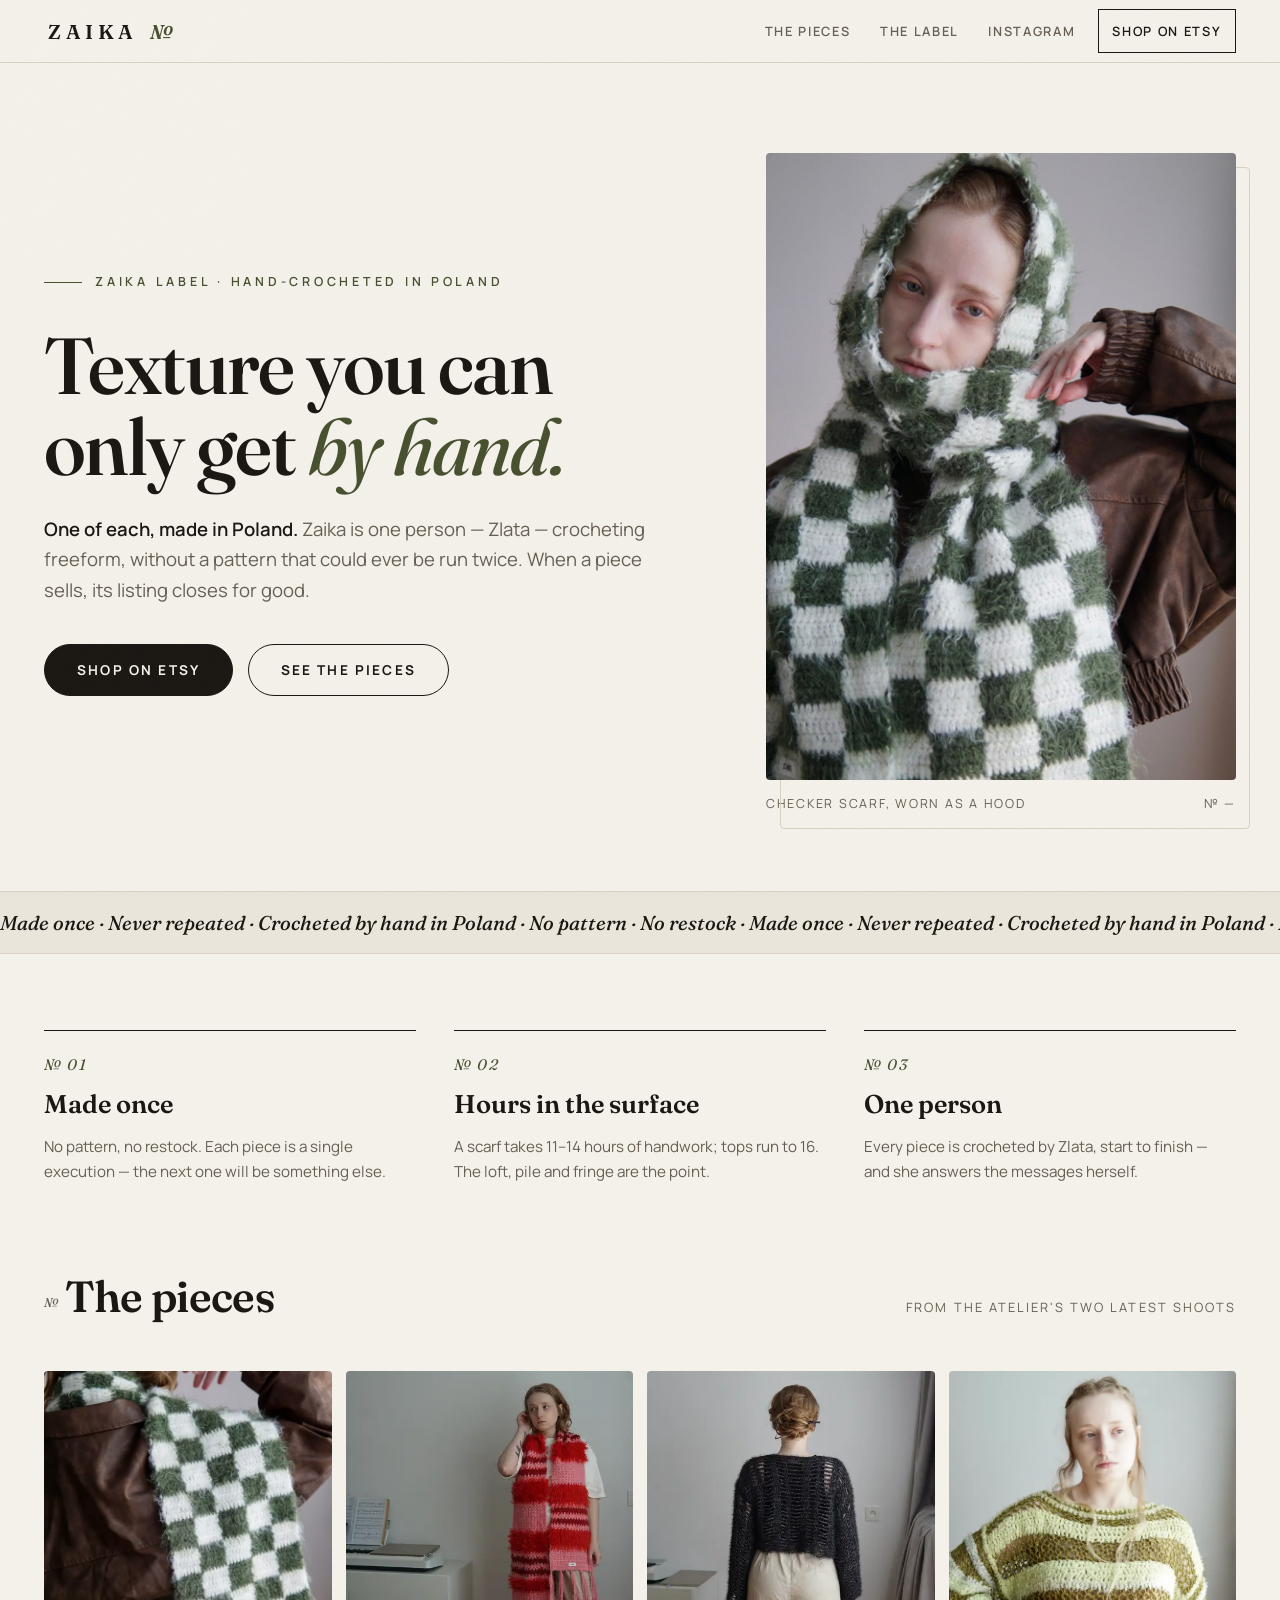
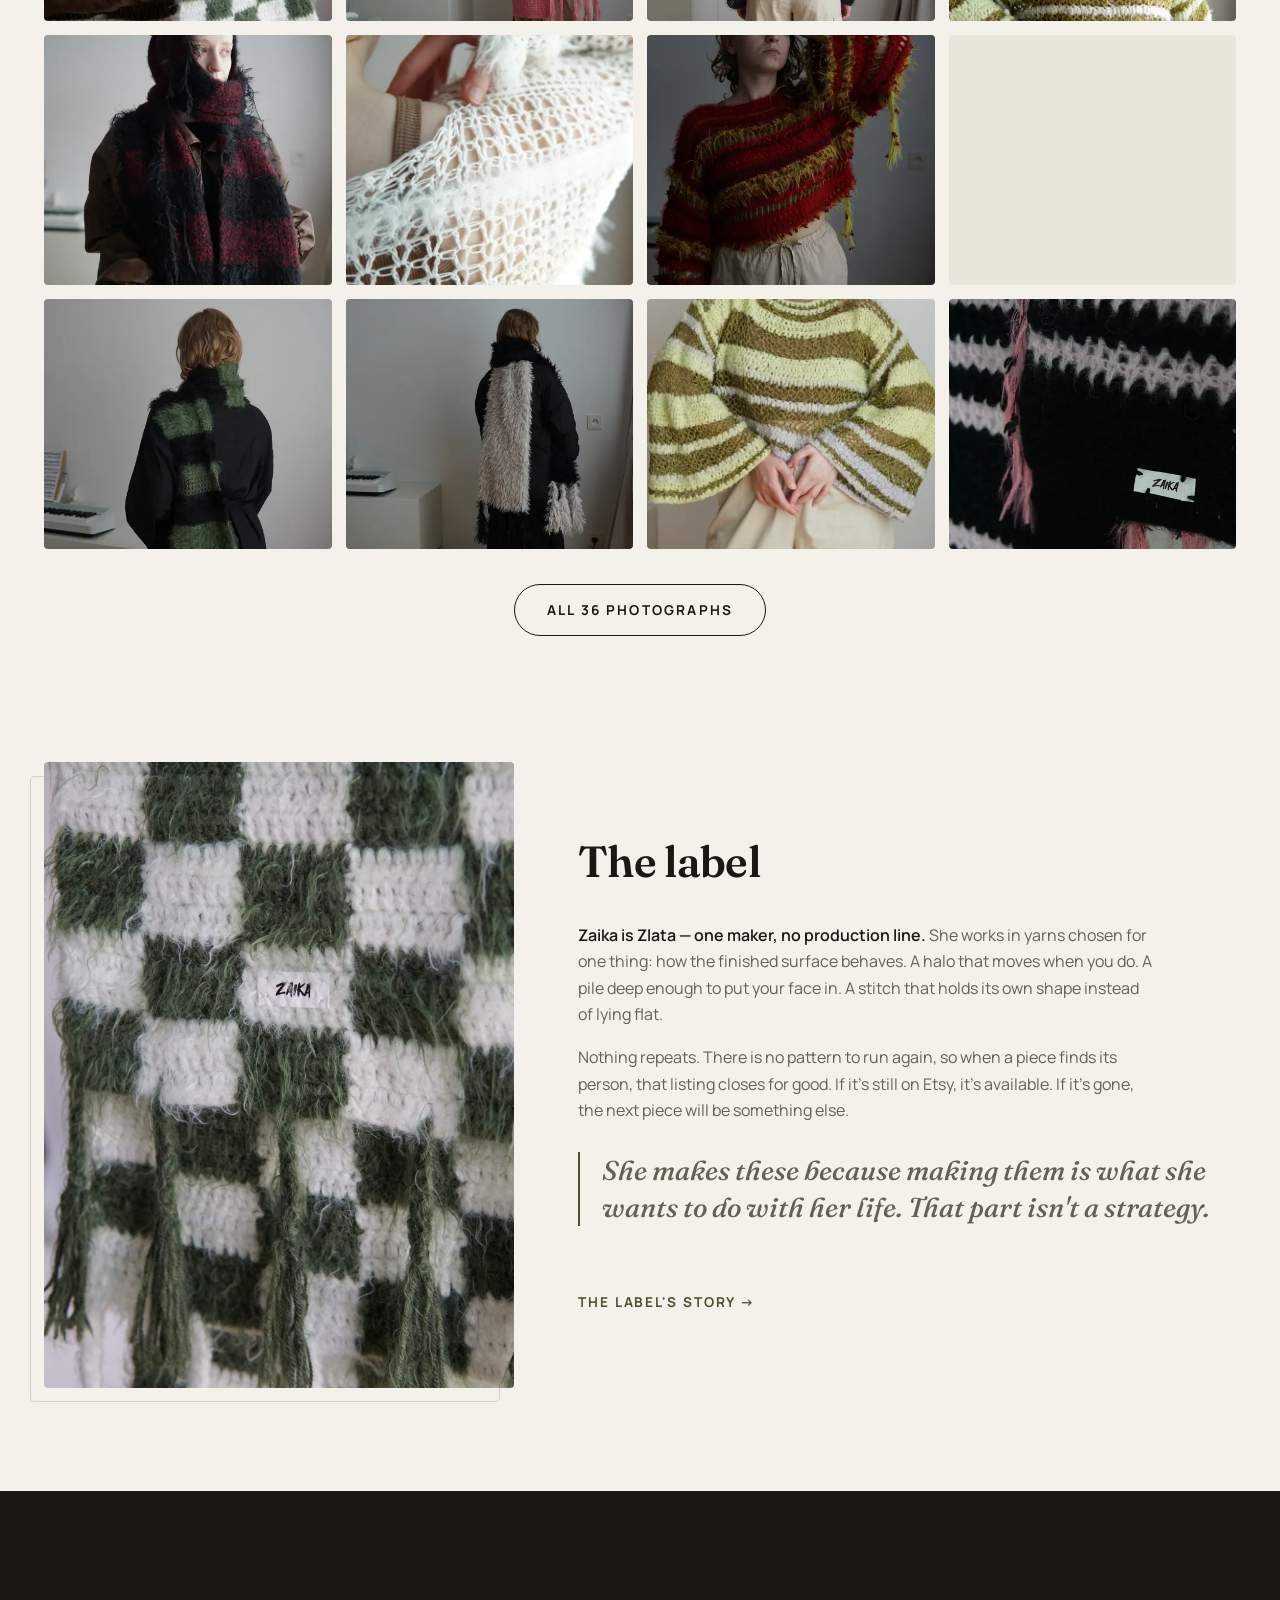
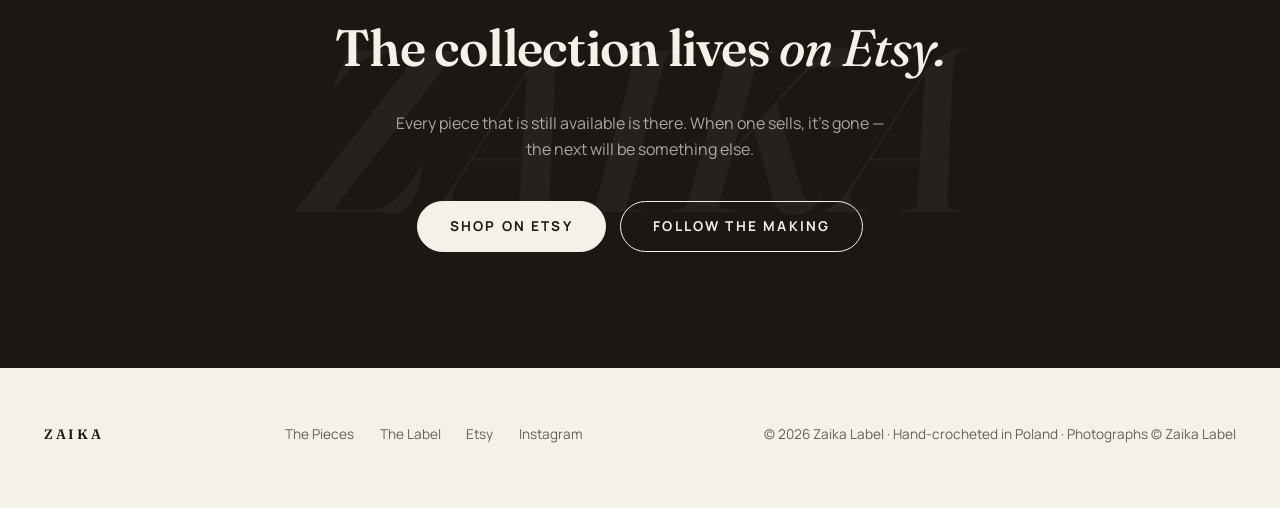
==== commit fede5c4b: "Polish: WebP images, a11y landmarks, lightbox counter + progressive load, 404 Co-Authored-By: Claude" ====
--- a/index.html
+++ b/index.html
@@ -7,10 +7,11 @@
   <meta name="description" content="Zaika is one maker — Zlata — hand-crocheting in Poland. Every piece is made once and never repeated; when it sells, the listing closes. The collection lives on Etsy.">
   <link rel="canonical" href="https://zaikalabel.com/">
   <meta property="og:type" content="website">
-  <meta property="og:title" content="ZAIKA — texture you can only get by hand">
-  <meta property="og:description" content="One of each, made in Poland. Hand-crocheted pieces that are never repeated. The collection lives on Etsy.">
+  <meta property="og:title" content="ZAIKA — texture you can only get by hand. One of each, made in Poland.">
+  <meta property="og:description" content="Zaika is one maker — Zlata — hand-crocheting in Poland. Every piece is made once and never repeated; when it sells, the listing closes. The collection lives on Etsy.">
   <meta property="og:url" content="https://zaikalabel.com/">
   <meta property="og:image" content="https://zaikalabel.com/assets/og.jpg">
+  <meta property="og:image:alt" content="A green and white checkered hand-crocheted scarf worn over a leather jacket">
   <meta name="twitter:card" content="summary_large_image">
   <meta name="theme-color" content="#f4f1ea">
   <link rel="icon" href="data:image/svg+xml,%3Csvg xmlns='http://www.w3.org/2000/svg' viewBox='0 0 64 64'%3E%3Crect width='64' height='64' fill='%231b1713'/%3E%3Ctext x='32' y='46' font-family='Georgia,serif' font-style='italic' font-size='42' fill='%23f4f1ea' text-anchor='middle'%3EZ%3C/text%3E%3C/svg%3E">
@@ -24,18 +25,19 @@
     "name": "Zaika Label",
     "alternateName": "ZAIKA",
     "url": "https://zaikalabel.com/",
+    "description": "One-of-a-kind hand-crocheted knitwear made in Poland by a single maker.",
     "sameAs": ["https://www.etsy.com/shop/zaikalabel", "https://www.instagram.com/zaika.label/"]
   }
   </script>
   <style>
     :root {
       --paper: #f4f1ea; --paper-deep: #eae5da; --ink: #1b1713; --muted: #675f53;
-      --line: #d8d1c2; --moss: #47502f; --moss-soft: #5c6540;
+      --line: #d8d1c2; --moss: #47502f;
       --serif: "Fraunces", Georgia, serif; --sans: "Manrope", ui-sans-serif, system-ui, sans-serif;
       --ease: cubic-bezier(0.22, 1, 0.36, 1);
     }
     * { margin: 0; padding: 0; box-sizing: border-box; }
-    html { scroll-behavior: smooth; }
+    html { scroll-behavior: smooth; scroll-padding-top: 5rem; }
     body { background: var(--paper); color: var(--ink); font-family: var(--sans); font-size: 16px; line-height: 1.65; -webkit-font-smoothing: antialiased; overflow-x: hidden; }
     body::after { content: ""; position: fixed; inset: 0; z-index: 999; pointer-events: none; background: url("data:image/svg+xml,%3Csvg xmlns='http://www.w3.org/2000/svg' width='160' height='160'%3E%3Cfilter id='n'%3E%3CfeTurbulence type='fractalNoise' baseFrequency='0.9' numOctaves='2' stitchTiles='stitch'/%3E%3C/filter%3E%3Crect width='160' height='160' filter='url(%23n)' opacity='0.5'/%3E%3C/svg%3E"); opacity: 0.045; transform: translateZ(0); }
     ::selection { background: var(--moss); color: var(--paper); }
@@ -43,28 +45,32 @@
     img { display: block; max-width: 100%; height: auto; }
     :focus-visible { outline: 2px solid var(--moss); outline-offset: 3px; }
     .wrap { max-width: 1320px; margin: 0 auto; padding: 0 clamp(1.1rem, 4vw, 2.75rem); }
-
-    /* ---- top bar ---- */
+    .vh { position: absolute; width: 1px; height: 1px; margin: -1px; padding: 0; overflow: hidden; clip-path: inset(50%); white-space: nowrap; border: 0; }
+    .skip { position: absolute; left: 1rem; top: -4rem; z-index: 40; padding: 0.8rem 1.4rem; background: var(--ink); color: var(--paper); font-size: 0.82rem; font-weight: 700; letter-spacing: 0.12em; text-transform: uppercase; text-decoration: none; border-radius: 999px; transition: top .2s var(--ease); }
+    .skip:focus { top: 1rem; }
+
     .bar { position: sticky; top: 0; z-index: 20; background: color-mix(in srgb, var(--paper) 90%, transparent); backdrop-filter: blur(12px); border-bottom: 1px solid var(--line); }
-    .bar-in { display: flex; align-items: center; justify-content: space-between; height: 3.9rem; }
-    .mark { font-family: var(--serif); font-weight: 600; font-size: 1.25rem; letter-spacing: 0.22em; text-indent: 0.22em; text-decoration: none; }
+    .bar-in { display: flex; align-items: center; justify-content: space-between; height: 3.9rem; gap: 0.5rem; }
+    .mark { display: inline-flex; align-items: center; min-height: 44px; font-family: var(--serif); font-weight: 600; font-size: 1.25rem; letter-spacing: 0.22em; text-indent: 0.22em; text-decoration: none; white-space: nowrap; }
     .mark .no { font-style: italic; color: var(--moss); }
-    .bar nav { display: flex; gap: 0.4rem; }
-    .bar nav a { display: inline-flex; align-items: center; min-height: 44px; padding: 0 0.9rem; font-size: 0.8rem; font-weight: 600; letter-spacing: 0.14em; text-transform: uppercase; text-decoration: none; color: var(--muted); transition: color .18s var(--ease); }
+    .bar nav { display: flex; gap: 0.15rem; align-items: center; }
+    .bar nav a { display: inline-flex; align-items: center; min-height: 44px; padding: 0 0.85rem; font-size: 0.8rem; font-weight: 600; letter-spacing: 0.13em; text-transform: uppercase; text-decoration: none; color: var(--muted); transition: color .18s var(--ease); white-space: nowrap; }
     .bar nav a:hover { color: var(--ink); }
-    .bar nav a.pill { border: 1px solid var(--ink); color: var(--ink); }
+    .bar nav a[aria-current="page"] { color: var(--ink); box-shadow: inset 0 -2px 0 var(--moss); }
+    .bar nav a.pill { border: 1px solid var(--ink); color: var(--ink); margin-left: 0.4rem; }
     .bar nav a.pill:hover { background: var(--ink); color: var(--paper); }
 
-    /* ---- hero ---- */
-    .hero { position: relative; padding: clamp(3.2rem, 7vw, 6.5rem) 0 clamp(3rem, 6vw, 5.5rem); }
+    .hero { padding: clamp(3.2rem, 7vw, 6.5rem) 0 clamp(3rem, 6vw, 5.5rem); }
     .hero-in { display: grid; grid-template-columns: 7fr 5fr; gap: clamp(2rem, 5vw, 5rem); align-items: center; }
     .kicker { display: flex; align-items: center; gap: 0.8rem; font-size: 0.78rem; font-weight: 600; letter-spacing: 0.3em; text-transform: uppercase; color: var(--moss); margin-bottom: clamp(1.2rem, 2.5vw, 2rem); }
-    .kicker::before { content: ""; width: 2.4rem; height: 1px; background: var(--moss); }
-    h1 { font-family: var(--serif); font-weight: 560; font-size: clamp(2.7rem, 6.2vw, 5.4rem); line-height: 1.02; letter-spacing: -0.02em; text-wrap: balance; }
+    .kicker::before { content: ""; width: 2.4rem; height: 1px; background: var(--moss); flex: none; }
+    h1 { font-family: var(--serif); font-weight: 560; font-size: clamp(2.6rem, 6.2vw, 5.4rem); line-height: 1.02; letter-spacing: -0.02em; text-wrap: balance; }
     h1 .line { display: block; }
-    h1 em { font-style: italic; font-weight: 460; color: var(--moss); }
+    h1 em, h2 em { font-style: italic; font-weight: 460; }
+    h1 em { color: var(--moss); }
     .lede { margin-top: 1.7rem; font-size: clamp(1.02rem, 1.5vw, 1.16rem); color: var(--muted); max-width: 33em; }
     .lede strong { color: var(--ink); font-weight: 600; }
+    .lede a { color: var(--moss); text-underline-offset: 3px; }
     .cta-row { margin-top: 2.4rem; display: flex; gap: 0.9rem; flex-wrap: wrap; }
     .btn { display: inline-flex; align-items: center; justify-content: center; min-height: 48px; padding: 0.85rem 2rem; font-family: var(--sans); font-size: 0.85rem; font-weight: 700; letter-spacing: 0.16em; text-transform: uppercase; text-decoration: none; border: 1px solid var(--ink); border-radius: 999px; transition: background .18s var(--ease), color .18s var(--ease), transform .18s var(--ease); }
     .btn:active { transform: scale(0.98); }
@@ -75,15 +81,12 @@
     .hero-fig img { border-radius: 4px; position: relative; z-index: 1; }
     .hero-fig::before { content: ""; position: absolute; inset: 0; border: 1px solid var(--line); border-radius: 4px; transform: translate(14px, 14px); }
     .hero-fig figcaption { margin-top: 0.9rem; font-size: 0.78rem; letter-spacing: 0.14em; text-transform: uppercase; color: var(--muted); display: flex; justify-content: space-between; }
-    .hero-zaika { position: absolute; right: -0.5rem; top: 50%; transform: translateY(-50%) rotate(90deg); transform-origin: center; font-family: var(--serif); font-style: italic; font-size: 0.85rem; letter-spacing: 0.5em; color: var(--muted); opacity: 0.6; display: none; }
-
-    /* ---- marquee ---- */
+
     .marq { border-top: 1px solid var(--line); border-bottom: 1px solid var(--line); overflow: hidden; background: var(--paper-deep); }
     .marq-track { display: flex; width: max-content; animation: marq 48s linear infinite; }
-    .marq span { flex: none; font-family: var(--serif); font-style: italic; font-weight: 460; font-size: clamp(1rem, 1.6vw, 1.25rem); padding: 0.85rem 0; white-space: pre; color: var(--ink); }
+    .marq span { flex: none; font-family: var(--serif); font-style: italic; font-weight: 460; font-size: clamp(1rem, 1.6vw, 1.25rem); padding: 0.85rem 0; white-space: pre; }
     @keyframes marq { to { transform: translateX(-50%); } }
 
-    /* ---- facts ---- */
     .facts { padding: clamp(3rem, 6vw, 5rem) 0 0; }
     .facts-in { display: grid; grid-template-columns: repeat(3, 1fr); gap: clamp(1.4rem, 3vw, 3rem); }
     .fact { border-top: 1px solid var(--ink); padding-top: 1.2rem; }
@@ -91,20 +94,27 @@
     .fact h3 { font-family: var(--serif); font-weight: 600; font-size: clamp(1.25rem, 2vw, 1.6rem); margin: 0.4rem 0 0.5rem; }
     .fact p { font-size: 0.95rem; color: var(--muted); max-width: 28em; }
 
-    /* ---- gallery ---- */
     .gallery { padding: clamp(3rem, 6vw, 5rem) 0 1rem; }
     .sec-head { display: flex; align-items: baseline; justify-content: space-between; gap: 1rem; margin-bottom: clamp(1.6rem, 3vw, 2.6rem); }
     h2 { font-family: var(--serif); font-weight: 600; font-size: clamp(1.9rem, 3.4vw, 2.8rem); letter-spacing: -0.015em; }
     h2 .no { font-style: italic; font-weight: 460; color: var(--moss); font-size: 0.6em; vertical-align: 0.35em; margin-right: 0.35em; }
     .sec-head span { font-size: 0.8rem; letter-spacing: 0.16em; text-transform: uppercase; color: var(--muted); }
     .bento { display: grid; grid-template-columns: repeat(4, 1fr); grid-auto-rows: 250px; grid-auto-flow: dense; gap: 14px; }
-    .tile { overflow: hidden; border-radius: 4px; background: var(--paper-deep); }
+    .tile { position: relative; display: block; overflow: hidden; border-radius: 4px; background: var(--paper-deep); }
+    .tile.zoom { cursor: zoom-in; }
+    .tile:focus-visible { outline: 2px solid var(--moss); outline-offset: -4px; }
+    .tile picture { display: block; width: 100%; height: 100%; }
     .tile img { width: 100%; height: 100%; object-fit: cover; transition: transform .7s var(--ease); }
     .tile:hover img { transform: scale(1.035); }
-    .t-tall { grid-row: span 2; }
-    .t-wide { grid-column: span 2; }
-
-    /* ---- story ---- */
+    .cap { position: absolute; left: 0; right: 0; bottom: 0; padding: 2.4rem 0.95rem 0.85rem; font-size: 0.78rem; line-height: 1.35; color: var(--paper); background: linear-gradient(to top, rgba(27,23,19,0.78), rgba(27,23,19,0)); opacity: 0; transform: translateY(6px); transition: opacity .3s var(--ease), transform .3s var(--ease); pointer-events: none; }
+    .tile:hover .cap, .tile:focus-visible .cap { opacity: 1; transform: none; }
+    .gallery-more { display: flex; justify-content: center; padding: 2.2rem 0 0.5rem; }
+
+    .page-head { padding: clamp(3rem, 6vw, 5rem) 0 0; }
+    .page-head .kicker { margin-bottom: 1rem; }
+    .page-head h1 { font-size: clamp(2.3rem, 5vw, 4.2rem); }
+    .page-head .lede { margin-top: 1.2rem; }
+
     .story { padding: clamp(4rem, 8vw, 7rem) 0; }
     .story-in { display: grid; grid-template-columns: 5fr 7fr; gap: clamp(2rem, 5vw, 5rem); align-items: center; }
     .story-fig { position: relative; }
@@ -113,15 +123,15 @@
     .story h2 { margin-bottom: 1.5rem; }
     .story p { color: var(--muted); max-width: 36em; margin-bottom: 1.05em; }
     .story p strong { color: var(--ink); font-weight: 600; }
-    .pull { font-family: var(--serif); font-style: italic; font-weight: 480; font-size: clamp(1.25rem, 2.2vw, 1.7rem); color: var(--ink); line-height: 1.35; margin-top: 1.8rem; padding-left: 1.4rem; border-left: 2px solid var(--moss); }
-
-    /* ---- cta band ---- */
+    .pull { font-family: var(--serif); font-style: italic; font-weight: 480; font-size: clamp(1.2rem, 2.2vw, 1.7rem); color: var(--ink); line-height: 1.35; margin-top: 1.8rem; padding-left: 1.4rem; border-left: 2px solid var(--moss); }
+    .story .more { display: inline-flex; align-items: center; min-height: 44px; margin-top: 1.6rem; font-weight: 700; font-size: 0.85rem; letter-spacing: 0.14em; text-transform: uppercase; text-decoration: none; color: var(--moss); }
+    .story .more:hover { color: var(--ink); }
+
     .band { position: relative; background: var(--ink); color: var(--paper); text-align: center; padding: clamp(4.5rem, 9vw, 7.5rem) 0; overflow: hidden; }
     .band::before { content: "ZAIKA"; position: absolute; left: 50%; top: 50%; transform: translate(-50%, -50%); font-family: var(--serif); font-style: italic; font-weight: 600; font-size: clamp(7rem, 18vw, 15rem); letter-spacing: 0.04em; color: rgba(244, 241, 234, 0.05); pointer-events: none; }
     .band > .wrap { position: relative; }
-    .band h2 { font-size: clamp(2rem, 4vw, 3.4rem); max-width: 16em; margin: 0 auto; text-wrap: balance; }
-    .band h2 em { font-style: italic; font-weight: 460; }
-    .band p { color: rgba(244, 241, 234, 0.62); margin: 1.2rem auto 0; max-width: 32em; }
+    .band h2 { font-size: clamp(1.9rem, 4vw, 3.4rem); max-width: 16em; margin: 0 auto; text-wrap: balance; }
+    .band p { color: rgba(244, 241, 234, 0.66); margin: 1.2rem auto 0; max-width: 32em; }
     .band .cta-row { justify-content: center; }
     .band .btn { border-color: var(--paper); }
     .band .btn-solid { background: var(--paper); color: var(--ink); }
@@ -129,52 +139,92 @@
     .band .btn-line { color: var(--paper); }
     .band .btn-line:hover { background: var(--paper); color: var(--ink); }
 
+    .nf { text-align: center; padding: clamp(5rem, 14vw, 9rem) 0; }
+    .nf h1 { margin-bottom: 1.2rem; }
+    .nf p { color: var(--muted); max-width: 30em; margin: 0 auto; }
+    .nf .cta-row { justify-content: center; }
+
     footer { padding: 2.8rem 0 3.2rem; }
     .foot { display: flex; align-items: center; justify-content: space-between; gap: 1.2rem; flex-wrap: wrap; color: var(--muted); font-size: 0.85rem; }
     .foot .fmark { font-family: var(--serif); font-weight: 600; letter-spacing: 0.2em; color: var(--ink); }
-    .foot nav { display: flex; gap: 0.2rem; }
+    .foot nav { display: flex; gap: 0.2rem; flex-wrap: wrap; }
     .foot a { display: inline-flex; align-items: center; min-height: 44px; padding: 0 0.7rem; text-decoration: none; }
     .foot a:hover { color: var(--ink); }
 
-    /* ---- motion ---- */
+    body.lb-open { overflow: hidden; }
+    dialog.lb { border: 0; padding: 0; margin: 0; background: transparent; width: 100vw; max-width: 100vw; height: 100dvh; max-height: 100dvh; }
+    dialog.lb[open] { display: flex; align-items: center; justify-content: center; }
+    dialog.lb::backdrop { background: rgba(27, 23, 19, 0.94); }
+    .lb-fig { position: relative; margin: 0; display: flex; flex-direction: column; align-items: center; max-width: min(94vw, 1200px); }
+    .lb-fig img { max-width: min(94vw, 1200px); max-height: 82dvh; width: auto; height: auto; border-radius: 4px; background: #2a2420; }
+    .lb-meta { display: flex; align-items: baseline; gap: 1rem; justify-content: center; flex-wrap: wrap; padding: 0.95rem 1.5rem 0; }
+    .lb-cap { color: var(--paper); font-size: 0.85rem; letter-spacing: 0.04em; opacity: 0.78; }
+    .lb-count { font-family: var(--serif); font-style: italic; font-size: 0.85rem; color: var(--paper); opacity: 0.55; white-space: nowrap; }
+    .lb-btn { position: fixed; z-index: 2; display: inline-flex; align-items: center; justify-content: center; width: 48px; height: 48px; border: 1px solid rgba(244,241,234,0.4); border-radius: 999px; background: rgba(27,23,19,0.55); color: var(--paper); font-family: var(--sans); font-size: 1.3rem; line-height: 1; cursor: pointer; transition: background .15s; }
+    .lb-btn:hover { background: rgba(244,241,234,0.15); }
+    .lb-x { top: 16px; right: 16px; }
+    .lb-prev { left: 16px; top: 50%; transform: translateY(-50%); }
+    .lb-next { right: 16px; top: 50%; transform: translateY(-50%); }
+
     html.js .reveal { opacity: 0; transform: translateY(16px); transition: opacity .7s var(--ease), transform .7s var(--ease); }
     html.js .reveal.in { opacity: 1; transform: none; }
     @media (prefers-reduced-motion: reduce) {
       html { scroll-behavior: auto; }
       .marq-track { animation: none; }
-      .tile img, .btn { transition: none; }
+      .tile img, .btn, .cap { transition: none; }
       html.js .reveal { opacity: 1; transform: none; transition: none; }
     }
-
+    @media (hover: none) {
+      /* No hover on touch: captions would never appear, and a stuck scale
+         after tap looks broken. */
+      .cap { display: none; }
+      .tile:hover img { transform: none; }
+    }
     @media (max-width: 1020px) {
       .bento { grid-template-columns: repeat(3, 1fr); grid-auto-rows: 230px; }
     }
     @media (max-width: 860px) {
       .hero-in, .story-in { grid-template-columns: 1fr; }
-      .hero-fig { order: -1; max-width: 520px; }
+      .hero-fig { max-width: 560px; }
       .facts-in { grid-template-columns: 1fr; gap: 1.6rem; }
       .bento { grid-template-columns: repeat(2, 1fr); grid-auto-rows: 42vw; }
       .sec-head { flex-direction: column; gap: 0.3rem; }
     }
-    @media (max-width: 520px) {
+    @media (max-width: 620px) {
+      /* Header must fit 375px without horizontal overflow: drop the Instagram
+         link (it lives in the footer and CTA band) and shorten the labels. */
+      .bar nav a.txt, .lg { display: none; }
+      .mark { font-size: 1.05rem; letter-spacing: 0.16em; text-indent: 0.16em; }
+      .bar nav a { padding: 0 0.55rem; font-size: 0.75rem; letter-spacing: 0.08em; }
+      .bar nav a.pill { margin-left: 0.25rem; }
+      .wrap { padding: 0 1rem; }
+      .lb-prev { left: 12px; top: auto; bottom: 20px; transform: none; }
+      .lb-next { right: 12px; top: auto; bottom: 20px; transform: none; }
+      .lb-meta { padding-bottom: 4.5rem; }
+    }
+    @media (max-width: 560px) {
       .bento { grid-template-columns: 1fr; grid-auto-rows: auto; gap: 12px; }
       .tile, .t-tall, .t-wide { grid-row: auto; grid-column: auto; }
       .tile img { height: auto; }
       .cta-row .btn { flex: 1 1 100%; }
     }
-  </style>
+</style>
 </head>
 <body>
+  <a class="skip" href="#main">Skip to content</a>
   <header class="bar">
     <div class="wrap bar-in">
-      <a class="mark" href="#top">ZAIKA<span class="no">&nbsp;№</span></a>
+      <a class="mark" href="./" aria-label="ZAIKA — home">ZAIKA<span class="no">&nbsp;№</span></a>
       <nav aria-label="Primary">
-        <a href="https://www.instagram.com/zaika.label/" rel="noopener">Instagram</a>
-        <a class="pill" href="https://www.etsy.com/shop/zaikalabel" rel="noopener">Shop&nbsp;on&nbsp;Etsy</a>
+        <a href="pieces/"><span class="lg">The&nbsp;</span>Pieces</a>
+        <a href="the-label/"><span class="lg">The&nbsp;</span>Label</a>
+        <a class="txt" href="https://www.instagram.com/zaika.label/" rel="noopener">Instagram</a>
+        <a class="pill" href="https://www.etsy.com/shop/zaikalabel" rel="noopener"><span class="lg">Shop&nbsp;on&nbsp;</span>Etsy</a>
       </nav>
     </div>
   </header>
 
+  <main id="main">
   <section class="hero" id="top">
     <div class="wrap hero-in">
       <div>
@@ -183,7 +233,7 @@
         <p class="lede"><strong>One of each, made in Poland.</strong> Zaika is one person — Zlata — crocheting freeform, without a pattern that could ever be run twice. When a piece sells, its listing closes for good.</p>
         <div class="cta-row">
           <a class="btn btn-solid" href="https://www.etsy.com/shop/zaikalabel" rel="noopener">Shop on Etsy</a>
-          <a class="btn btn-line" href="https://www.instagram.com/zaika.label/" rel="noopener">Instagram</a>
+          <a class="btn btn-line" href="pieces/">See the pieces</a>
         </div>
       </div>
       <figure class="hero-fig">
@@ -199,7 +249,8 @@
     </div>
   </div>
 
-  <section class="facts" aria-label="How the pieces are made">
+  <section class="facts" aria-labelledby="facts-h">
+    <h2 id="facts-h" class="vh">How the pieces are made</h2>
     <div class="wrap facts-in">
       <div class="fact reveal">
         <span class="no">№ 01</span>
@@ -219,51 +270,115 @@
     </div>
   </section>
 
-  <section class="gallery">
+  <section class="gallery" aria-labelledby="pieces-h">
     <div class="wrap">
       <div class="sec-head">
-        <h2><span class="no">№</span>The pieces</h2>
+        <h2 id="pieces-h"><span class="no">№</span>The pieces</h2>
         <span>From the atelier's two latest shoots</span>
       </div>
       <div class="bento">
-        <figure class="tile t-tall reveal"><img src="assets/img/checker-scarf.jpg" alt="Green and white checkered crocheted scarf worn over a brown leather jacket" width="980" height="1306" decoding="async"></figure>
-        <figure class="tile t-wide reveal"><img src="assets/img/red-pink-scarf-full.jpg" alt="Long red and pink striped crocheted scarf with fringe, worn front-on" width="1400" height="936" decoding="async"></figure>
-        <figure class="tile  reveal"><img src="assets/img/black-mesh-top.jpg" alt="Black open-mesh crocheted crop sweater, back view" width="1400" height="936" loading="lazy" decoding="async"></figure>
-        <figure class="tile t-tall reveal"><img src="assets/img/green-stripe-front.jpg" alt="Green striped open-knit sweater in chartreuse and olive, worn" width="1080" height="1440" loading="lazy" decoding="async"></figure>
-        <figure class="tile  reveal"><img src="assets/img/plaid-scarf.jpg" alt="Red and black plaid crocheted scarf wrapped around the neck" width="1400" height="936" loading="lazy" decoding="async"></figure>
-        <figure class="tile t-tall reveal"><img src="assets/img/cream-mesh-hand.jpg" alt="Cream open-net crochet stretched by hand, texture detail" width="768" height="1024" loading="lazy" decoding="async"></figure>
-        <figure class="tile t-wide reveal"><img src="assets/img/red-fringe-sweater.jpg" alt="Red crocheted crop sweater with chartreuse fringe details" width="1400" height="936" loading="lazy" decoding="async"></figure>
-        <figure class="tile  reveal"><img src="assets/img/green-ribbon-scarf.jpg" alt="Olive green crocheted scarf with woven flower ribbons, detail" width="1400" height="936" loading="lazy" decoding="async"></figure>
-        <figure class="tile t-tall reveal"><img src="assets/img/pastel-fur-scarf.jpg" alt="Pastel faux-fur scarf in mint, lilac, pink and cream, worn as a hood" width="865" height="1153" loading="lazy" decoding="async"></figure>
-        <figure class="tile  reveal"><img src="assets/img/green-black-scarf.jpg" alt="Green and black striped fluffy scarf, back view" width="1400" height="936" loading="lazy" decoding="async"></figure>
-        <figure class="tile t-wide reveal"><img src="assets/img/black-pink-scarf.jpg" alt="Black crocheted scarf with pink stripes, held up" width="1400" height="936" loading="lazy" decoding="async"></figure>
-        <figure class="tile t-tall reveal"><img src="assets/img/green-stripe-crop.jpg" alt="Green striped crocheted crop sweater with bell sleeves" width="988" height="1317" loading="lazy" decoding="async"></figure>
-        <figure class="tile  reveal"><img src="assets/img/fur-scarf.jpg" alt="Black and cream faux-fur scarf draped over the shoulders, back view" width="1400" height="936" loading="lazy" decoding="async"></figure>
-        <figure class="tile  reveal"><img src="assets/img/red-pink-hood.jpg" alt="Red and pink striped scarf worn wrapped over the head" width="1400" height="936" loading="lazy" decoding="async"></figure>
-        <figure class="tile t-tall reveal"><img src="assets/img/chartreuse-sweater.jpg" alt="Chartreuse striped open-knit sweater, hands clasped" width="768" height="1024" loading="lazy" decoding="async"></figure>
-        <figure class="tile t-tall reveal"><img src="assets/img/olive-fringe-scarf.jpg" alt="Olive crocheted scarf with chartreuse fringe, worn over a leather jacket" width="1080" height="1616" loading="lazy" decoding="async"></figure>
-        <figure class="tile t-tall reveal"><img src="assets/img/checker-scarf-drape.jpg" alt="Checkered scarf draped over a leather jacket" width="1080" height="1440" loading="lazy" decoding="async"></figure>
-        <figure class="tile t-tall reveal"><img src="assets/img/green-stripe-back.jpg" alt="Green striped open-knit sweater, back view" width="936" height="1248" loading="lazy" decoding="async"></figure>
-        <figure class="tile t-tall reveal"><img src="assets/img/black-pink-label.jpg" alt="ZAIKA woven label on a black and pink crocheted scarf, close-up" width="1167" height="1750" loading="lazy" decoding="async"></figure>
-        <figure class="tile t-wide reveal"><img src="assets/img/plaid-back.jpg" alt="Red and black plaid scarf over a quilted jacket, back view" width="1400" height="936" loading="lazy" decoding="async"></figure>
-        <figure class="tile  reveal"><img src="assets/img/green-black-held.jpg" alt="Green and black scarf held up by an outstretched arm" width="1400" height="936" loading="lazy" decoding="async"></figure>
-        <figure class="tile  reveal"><img src="assets/img/red-bolero-back.jpg" alt="Red crocheted bolero with textured stripes, back view" width="1400" height="936" loading="lazy" decoding="async"></figure>
-        <figure class="tile t-tall reveal"><img src="assets/img/checker-full-length.jpg" alt="Checkered scarf worn full-length with fringe" width="781" height="1041" loading="lazy" decoding="async"></figure>
-        <figure class="tile t-wide reveal"><img src="assets/img/plaid-white-tee.jpg" alt="Red and black plaid scarf worn over a white t-shirt" width="1400" height="936" loading="lazy" decoding="async"></figure>
+        <a class="tile t-tall reveal" href="pieces/" aria-label="Green and white checkered crocheted scarf worn over a brown leather jacket — see all pieces">
+          <picture>
+            <source type="image/webp" srcset="assets/img/checker-scarf@640.webp 640w, assets/img/checker-scarf.webp 980w" sizes="(max-width: 560px) 100vw, (max-width: 1020px) 33vw, 330px">
+            <img src="assets/img/checker-scarf@640.jpg" srcset="assets/img/checker-scarf@640.jpg 640w, assets/img/checker-scarf.jpg 980w" sizes="(max-width: 560px) 100vw, (max-width: 1020px) 33vw, 330px" alt="Green and white checkered crocheted scarf worn over a brown leather jacket" width="980" height="1306" decoding="async">
+          </picture>
+          <span class="cap" aria-hidden="true">Green and white checkered crocheted scarf worn over a brown leather jacket</span>
+        </a>
+        <a class="tile t-wide reveal" href="pieces/" aria-label="Long red and pink striped crocheted scarf with fringe, worn front-on — see all pieces">
+          <picture>
+            <source type="image/webp" srcset="assets/img/red-pink-scarf-full@640.webp 640w, assets/img/red-pink-scarf-full.webp 1400w" sizes="(max-width: 560px) 100vw, (max-width: 1020px) 66vw, 640px">
+            <img src="assets/img/red-pink-scarf-full@640.jpg" srcset="assets/img/red-pink-scarf-full@640.jpg 640w, assets/img/red-pink-scarf-full.jpg 1400w" sizes="(max-width: 560px) 100vw, (max-width: 1020px) 66vw, 640px" alt="Long red and pink striped crocheted scarf with fringe, worn front-on" width="1400" height="936" decoding="async">
+          </picture>
+          <span class="cap" aria-hidden="true">Long red and pink striped crocheted scarf with fringe, worn front-on</span>
+        </a>
+        <a class="tile reveal" href="pieces/" aria-label="Black open-mesh crocheted crop sweater, back view — see all pieces">
+          <picture>
+            <source type="image/webp" srcset="assets/img/black-mesh-top@640.webp 640w, assets/img/black-mesh-top.webp 1400w" sizes="(max-width: 560px) 100vw, (max-width: 1020px) 33vw, 330px">
+            <img src="assets/img/black-mesh-top@640.jpg" srcset="assets/img/black-mesh-top@640.jpg 640w, assets/img/black-mesh-top.jpg 1400w" sizes="(max-width: 560px) 100vw, (max-width: 1020px) 33vw, 330px" alt="Black open-mesh crocheted crop sweater, back view" width="1400" height="936" loading="lazy" decoding="async">
+          </picture>
+          <span class="cap" aria-hidden="true">Black open-mesh crocheted crop sweater, back view</span>
+        </a>
+        <a class="tile t-tall reveal" href="pieces/" aria-label="Green striped open-knit sweater in chartreuse and olive, worn — see all pieces">
+          <picture>
+            <source type="image/webp" srcset="assets/img/green-stripe-front@640.webp 640w, assets/img/green-stripe-front.webp 1080w" sizes="(max-width: 560px) 100vw, (max-width: 1020px) 33vw, 330px">
+            <img src="assets/img/green-stripe-front@640.jpg" srcset="assets/img/green-stripe-front@640.jpg 640w, assets/img/green-stripe-front.jpg 1080w" sizes="(max-width: 560px) 100vw, (max-width: 1020px) 33vw, 330px" alt="Green striped open-knit sweater in chartreuse and olive, worn" width="1080" height="1440" loading="lazy" decoding="async">
+          </picture>
+          <span class="cap" aria-hidden="true">Green striped open-knit sweater in chartreuse and olive, worn</span>
+        </a>
+        <a class="tile reveal" href="pieces/" aria-label="Red and black plaid crocheted scarf wrapped around the neck — see all pieces">
+          <picture>
+            <source type="image/webp" srcset="assets/img/plaid-scarf@640.webp 640w, assets/img/plaid-scarf.webp 1400w" sizes="(max-width: 560px) 100vw, (max-width: 1020px) 33vw, 330px">
+            <img src="assets/img/plaid-scarf@640.jpg" srcset="assets/img/plaid-scarf@640.jpg 640w, assets/img/plaid-scarf.jpg 1400w" sizes="(max-width: 560px) 100vw, (max-width: 1020px) 33vw, 330px" alt="Red and black plaid crocheted scarf wrapped around the neck" width="1400" height="936" loading="lazy" decoding="async">
+          </picture>
+          <span class="cap" aria-hidden="true">Red and black plaid crocheted scarf wrapped around the neck</span>
+        </a>
+        <a class="tile t-tall reveal" href="pieces/" aria-label="Cream open-net crochet stretched by hand, texture detail — see all pieces">
+          <picture>
+            <source type="image/webp" srcset="assets/img/cream-mesh-hand@640.webp 640w, assets/img/cream-mesh-hand.webp 768w" sizes="(max-width: 560px) 100vw, (max-width: 1020px) 33vw, 330px">
+            <img src="assets/img/cream-mesh-hand@640.jpg" srcset="assets/img/cream-mesh-hand@640.jpg 640w, assets/img/cream-mesh-hand.jpg 768w" sizes="(max-width: 560px) 100vw, (max-width: 1020px) 33vw, 330px" alt="Cream open-net crochet stretched by hand, texture detail" width="768" height="1024" loading="lazy" decoding="async">
+          </picture>
+          <span class="cap" aria-hidden="true">Cream open-net crochet stretched by hand, texture detail</span>
+        </a>
+        <a class="tile t-wide reveal" href="pieces/" aria-label="Red crocheted crop sweater with chartreuse fringe details — see all pieces">
+          <picture>
+            <source type="image/webp" srcset="assets/img/red-fringe-sweater@640.webp 640w, assets/img/red-fringe-sweater.webp 1400w" sizes="(max-width: 560px) 100vw, (max-width: 1020px) 66vw, 640px">
+            <img src="assets/img/red-fringe-sweater@640.jpg" srcset="assets/img/red-fringe-sweater@640.jpg 640w, assets/img/red-fringe-sweater.jpg 1400w" sizes="(max-width: 560px) 100vw, (max-width: 1020px) 66vw, 640px" alt="Red crocheted crop sweater with chartreuse fringe details" width="1400" height="936" loading="lazy" decoding="async">
+          </picture>
+          <span class="cap" aria-hidden="true">Red crocheted crop sweater with chartreuse fringe details</span>
+        </a>
+        <a class="tile t-tall reveal" href="pieces/" aria-label="Pastel faux-fur scarf in mint, lilac, pink and cream, worn as a hood — see all pieces">
+          <picture>
+            <source type="image/webp" srcset="assets/img/pastel-fur-scarf@640.webp 640w, assets/img/pastel-fur-scarf.webp 865w" sizes="(max-width: 560px) 100vw, (max-width: 1020px) 33vw, 330px">
+            <img src="assets/img/pastel-fur-scarf@640.jpg" srcset="assets/img/pastel-fur-scarf@640.jpg 640w, assets/img/pastel-fur-scarf.jpg 865w" sizes="(max-width: 560px) 100vw, (max-width: 1020px) 33vw, 330px" alt="Pastel faux-fur scarf in mint, lilac, pink and cream, worn as a hood" width="865" height="1153" loading="lazy" decoding="async">
+          </picture>
+          <span class="cap" aria-hidden="true">Pastel faux-fur scarf in mint, lilac, pink and cream, worn as a hood</span>
+        </a>
+        <a class="tile reveal" href="pieces/" aria-label="Green and black striped fluffy scarf, back view — see all pieces">
+          <picture>
+            <source type="image/webp" srcset="assets/img/green-black-scarf@640.webp 640w, assets/img/green-black-scarf.webp 1400w" sizes="(max-width: 560px) 100vw, (max-width: 1020px) 33vw, 330px">
+            <img src="assets/img/green-black-scarf@640.jpg" srcset="assets/img/green-black-scarf@640.jpg 640w, assets/img/green-black-scarf.jpg 1400w" sizes="(max-width: 560px) 100vw, (max-width: 1020px) 33vw, 330px" alt="Green and black striped fluffy scarf, back view" width="1400" height="936" loading="lazy" decoding="async">
+          </picture>
+          <span class="cap" aria-hidden="true">Green and black striped fluffy scarf, back view</span>
+        </a>
+        <a class="tile reveal" href="pieces/" aria-label="Black and cream faux-fur scarf draped over the shoulders, back view — see all pieces">
+          <picture>
+            <source type="image/webp" srcset="assets/img/fur-scarf@640.webp 640w, assets/img/fur-scarf.webp 1400w" sizes="(max-width: 560px) 100vw, (max-width: 1020px) 33vw, 330px">
+            <img src="assets/img/fur-scarf@640.jpg" srcset="assets/img/fur-scarf@640.jpg 640w, assets/img/fur-scarf.jpg 1400w" sizes="(max-width: 560px) 100vw, (max-width: 1020px) 33vw, 330px" alt="Black and cream faux-fur scarf draped over the shoulders, back view" width="1400" height="936" loading="lazy" decoding="async">
+          </picture>
+          <span class="cap" aria-hidden="true">Black and cream faux-fur scarf draped over the shoulders, back view</span>
+        </a>
+        <a class="tile t-tall reveal" href="pieces/" aria-label="Chartreuse striped open-knit sweater, hands clasped — see all pieces">
+          <picture>
+            <source type="image/webp" srcset="assets/img/chartreuse-sweater@640.webp 640w, assets/img/chartreuse-sweater.webp 768w" sizes="(max-width: 560px) 100vw, (max-width: 1020px) 33vw, 330px">
+            <img src="assets/img/chartreuse-sweater@640.jpg" srcset="assets/img/chartreuse-sweater@640.jpg 640w, assets/img/chartreuse-sweater.jpg 768w" sizes="(max-width: 560px) 100vw, (max-width: 1020px) 33vw, 330px" alt="Chartreuse striped open-knit sweater, hands clasped" width="768" height="1024" loading="lazy" decoding="async">
+          </picture>
+          <span class="cap" aria-hidden="true">Chartreuse striped open-knit sweater, hands clasped</span>
+        </a>
+        <a class="tile t-tall reveal" href="pieces/" aria-label="ZAIKA woven label on a black and pink crocheted scarf, close-up — see all pieces">
+          <picture>
+            <source type="image/webp" srcset="assets/img/black-pink-label@640.webp 640w, assets/img/black-pink-label.webp 1167w" sizes="(max-width: 560px) 100vw, (max-width: 1020px) 33vw, 330px">
+            <img src="assets/img/black-pink-label@640.jpg" srcset="assets/img/black-pink-label@640.jpg 640w, assets/img/black-pink-label.jpg 1167w" sizes="(max-width: 560px) 100vw, (max-width: 1020px) 33vw, 330px" alt="ZAIKA woven label on a black and pink crocheted scarf, close-up" width="1167" height="1750" loading="lazy" decoding="async">
+          </picture>
+          <span class="cap" aria-hidden="true">ZAIKA woven label on a black and pink crocheted scarf, close-up</span>
+        </a>
+      </div>
+      <div class="gallery-more">
+        <a class="btn btn-line" href="pieces/">All 36 photographs</a>
       </div>
     </div>
   </section>
 
-  <section class="story">
+  <section class="story" aria-labelledby="label-h">
     <div class="wrap story-in">
       <figure class="story-fig reveal">
         <img src="assets/img/checker-label-detail.jpg" alt="ZAIKA woven label on a green and white checkered crocheted scarf, close-up" width="1313" height="1750" loading="lazy">
       </figure>
       <div>
-        <h2>The label</h2>
+        <h2 id="label-h">The label</h2>
         <p><strong>Zaika is Zlata — one maker, no production line.</strong> She works in yarns chosen for one thing: how the finished surface behaves. A halo that moves when you do. A pile deep enough to put your face in. A stitch that holds its own shape instead of lying flat.</p>
         <p>Nothing repeats. There is no pattern to run again, so when a piece finds its person, that listing closes for good. If it's still on Etsy, it's available. If it's gone, the next piece will be something else.</p>
         <p class="pull">She makes these because making them is what she wants to do with her life. That part isn't a strategy.</p>
+        <a class="more" href="the-label/">The label's story &#8594;</a>
       </div>
     </div>
   </section>
@@ -278,18 +393,20 @@
       </div>
     </div>
   </section>
+  </main>
 
   <footer>
     <div class="wrap foot">
       <span class="fmark">ZAIKA</span>
       <nav aria-label="Footer">
+        <a href="pieces/">The Pieces</a>
+        <a href="the-label/">The Label</a>
         <a href="https://www.etsy.com/shop/zaikalabel" rel="noopener">Etsy</a>
         <a href="https://www.instagram.com/zaika.label/" rel="noopener">Instagram</a>
       </nav>
       <span>© 2026 Zaika Label · Hand-crocheted in Poland · Photographs © Zaika Label</span>
     </div>
   </footer>
-
   <script>
     (function () {
       if (window.matchMedia("(prefers-reduced-motion: reduce)").matches) return;
@@ -303,6 +420,6 @@
         io.observe(el);
       });
     })();
-  </script>
+</script>
 </body>
 </html>
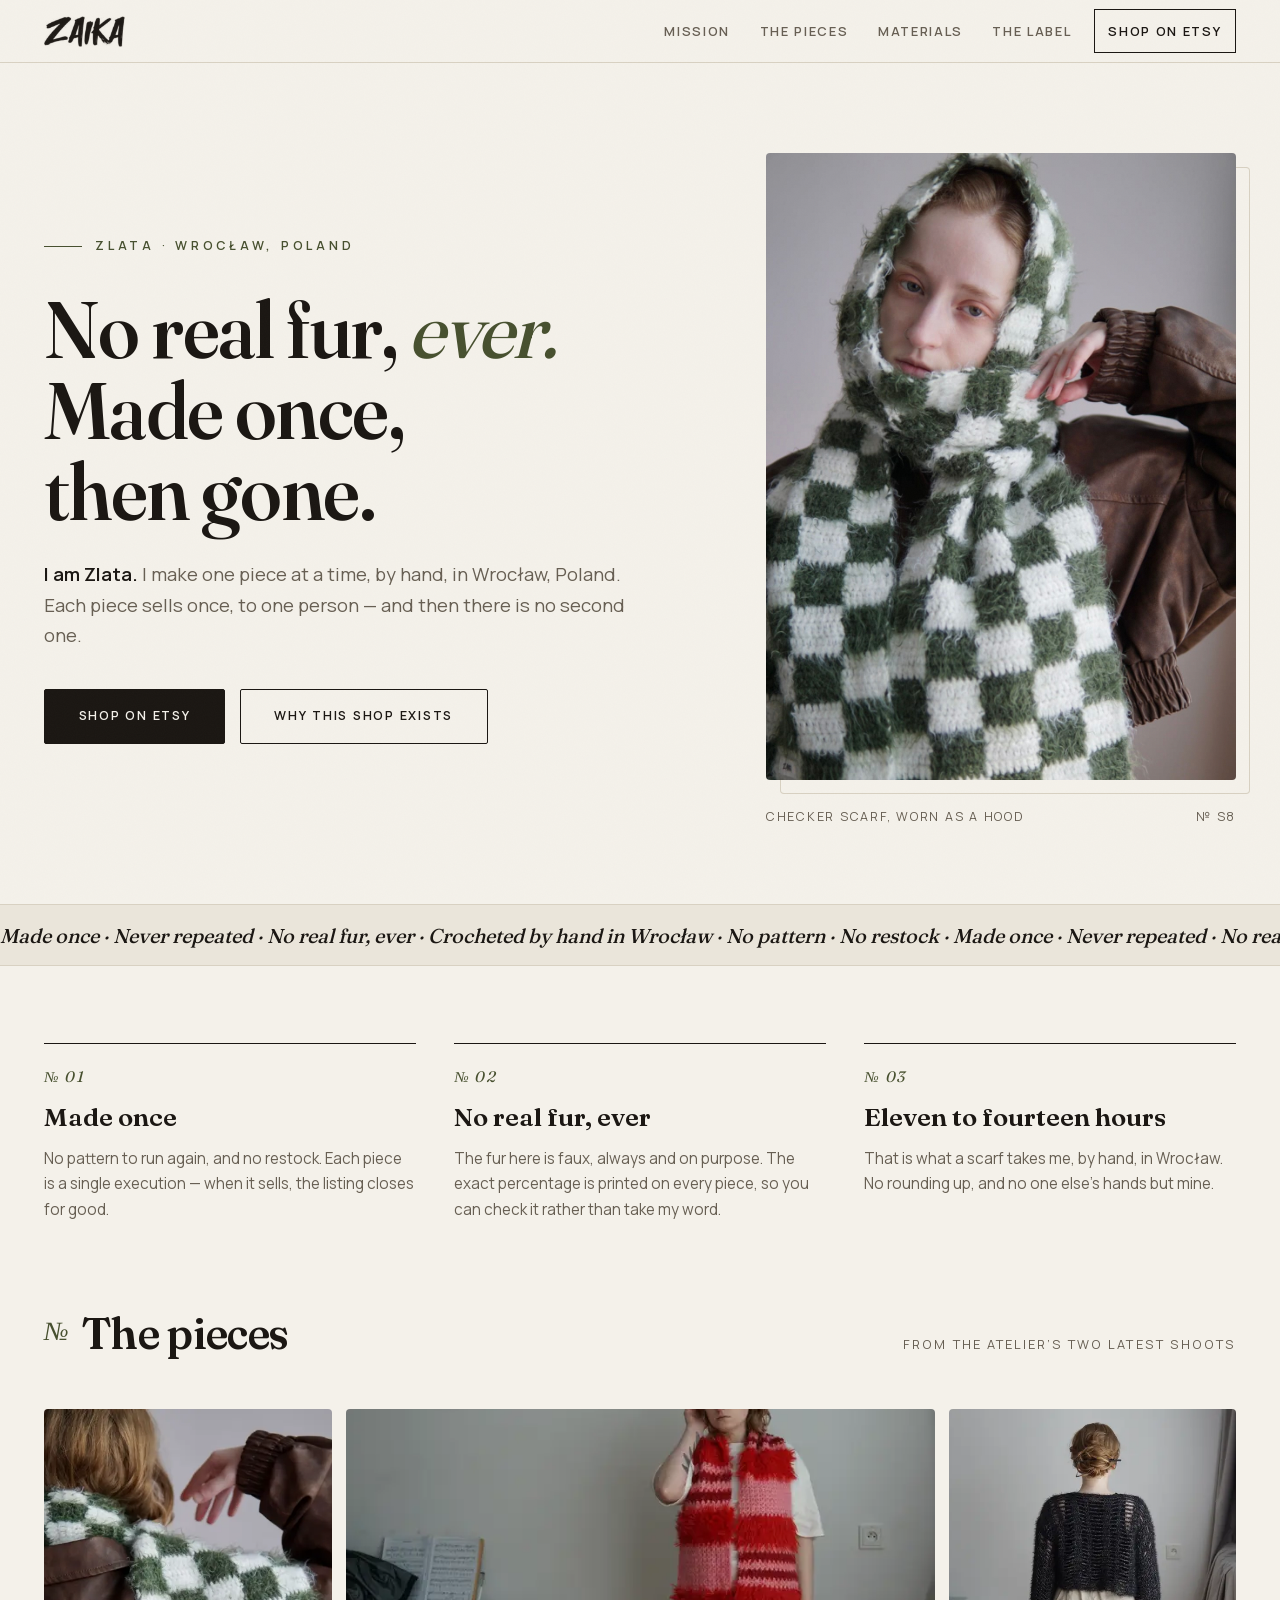
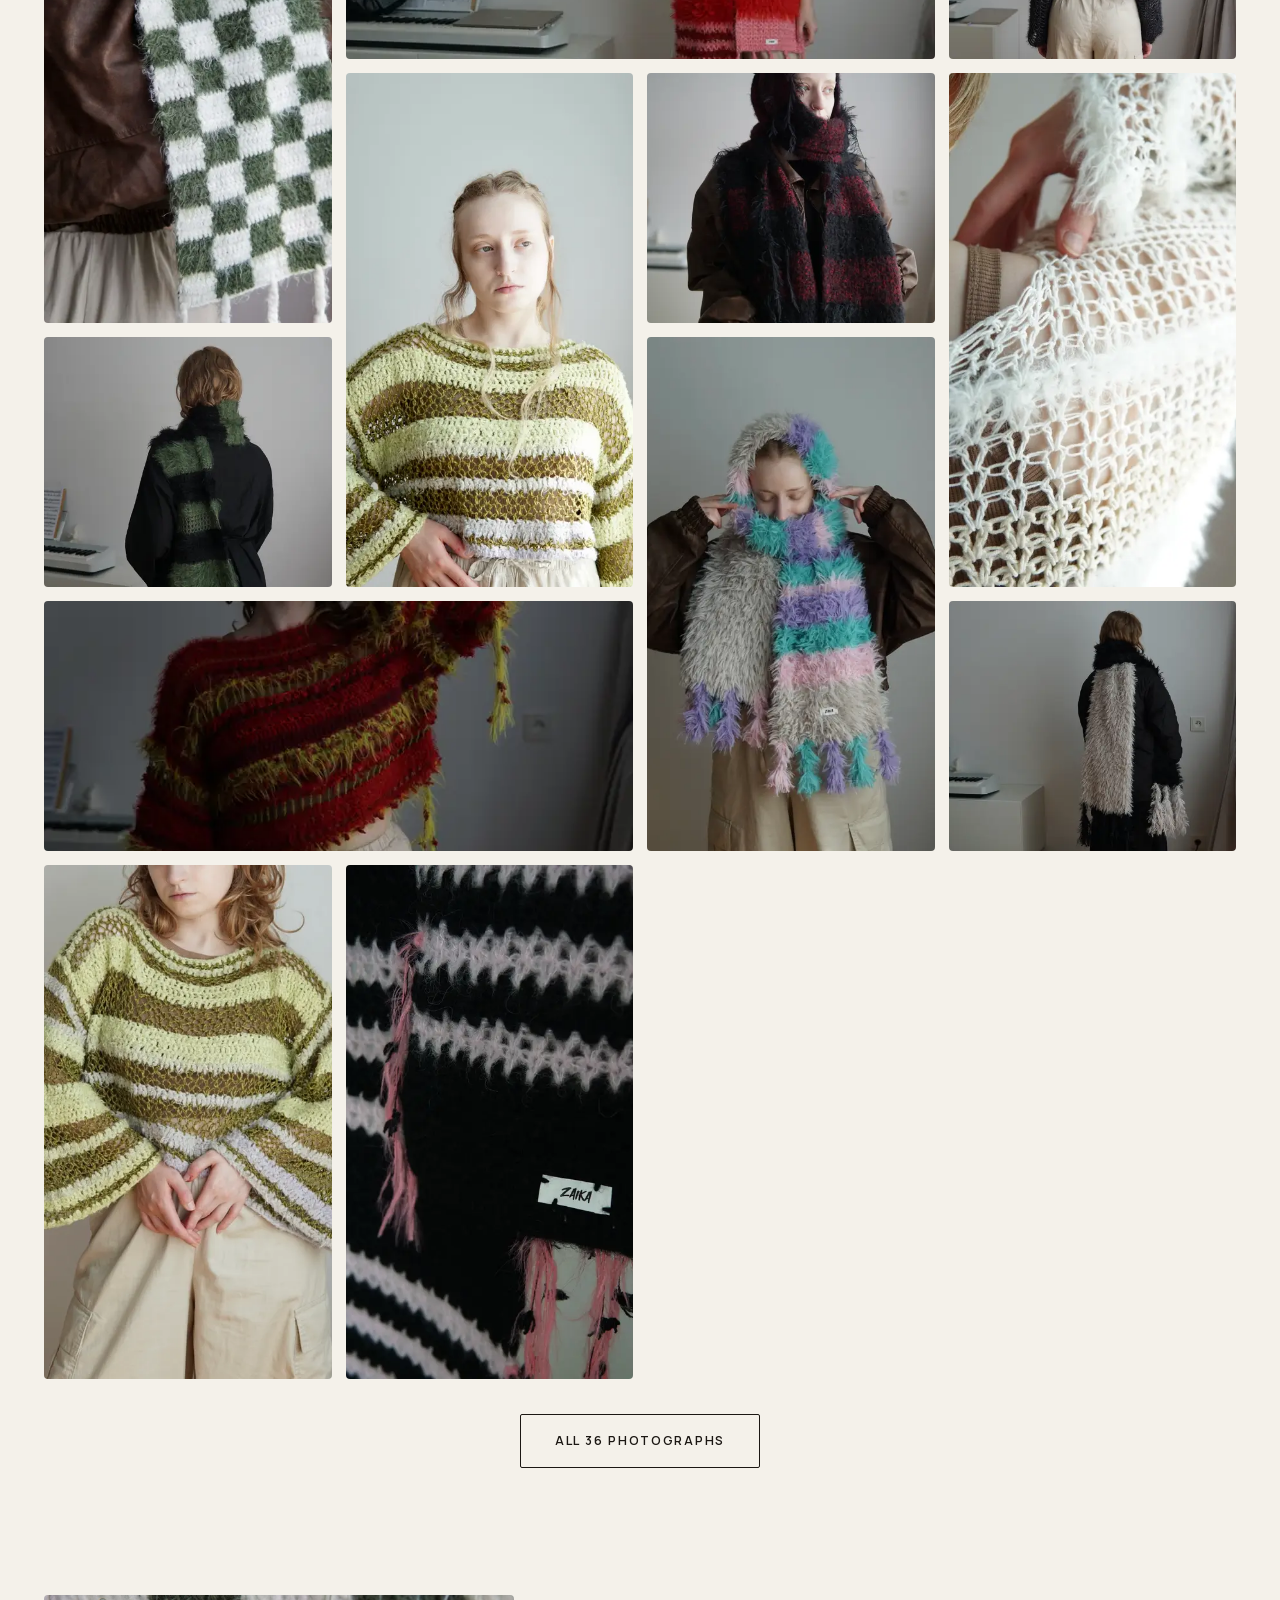
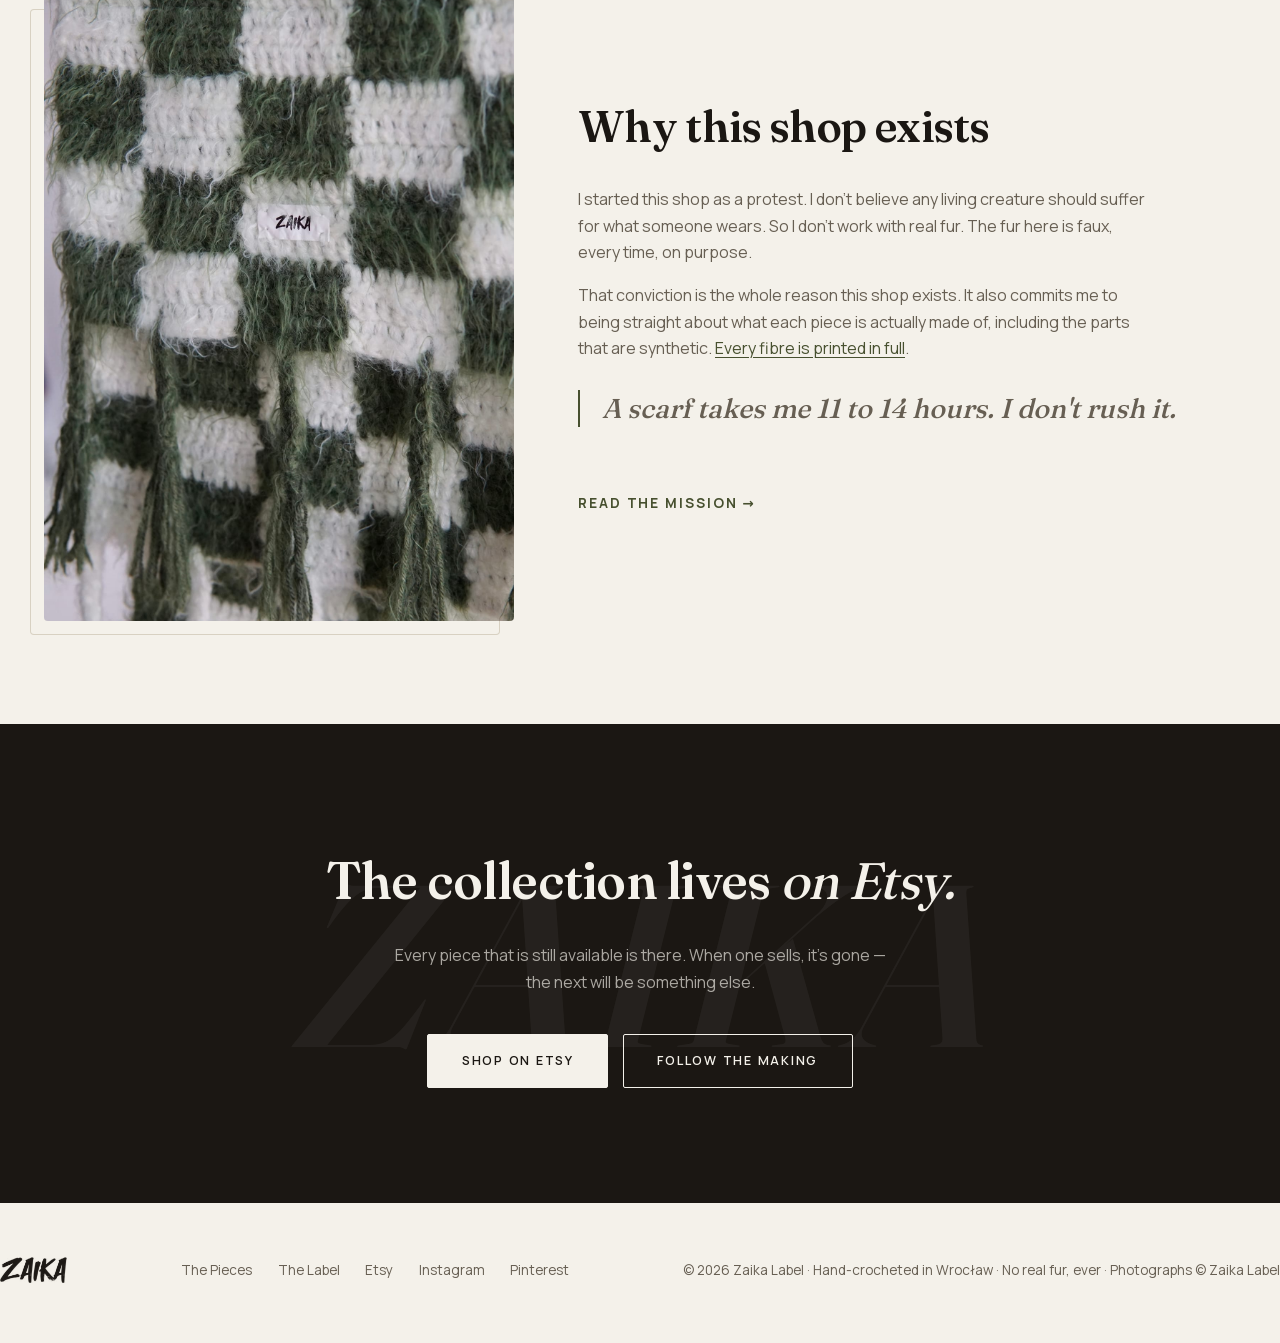
==== commit a06a5e0c: "Publish the monorepo site: six routes, per-piece pages, mission Built from zaika-label main (website" ====
--- a/index.html
+++ b/index.html
@@ -1,425 +1 @@
-<!DOCTYPE html>
-<html lang="en">
-<head>
-  <meta charset="utf-8">
-  <meta name="viewport" content="width=device-width, initial-scale=1">
-  <title>ZAIKA — texture you can only get by hand. One of each, made in Poland.</title>
-  <meta name="description" content="Zaika is one maker — Zlata — hand-crocheting in Poland. Every piece is made once and never repeated; when it sells, the listing closes. The collection lives on Etsy.">
-  <link rel="canonical" href="https://zaikalabel.com/">
-  <meta property="og:type" content="website">
-  <meta property="og:title" content="ZAIKA — texture you can only get by hand. One of each, made in Poland.">
-  <meta property="og:description" content="Zaika is one maker — Zlata — hand-crocheting in Poland. Every piece is made once and never repeated; when it sells, the listing closes. The collection lives on Etsy.">
-  <meta property="og:url" content="https://zaikalabel.com/">
-  <meta property="og:image" content="https://zaikalabel.com/assets/og.jpg">
-  <meta property="og:image:alt" content="A green and white checkered hand-crocheted scarf worn over a leather jacket">
-  <meta name="twitter:card" content="summary_large_image">
-  <meta name="theme-color" content="#f4f1ea">
-  <link rel="icon" href="data:image/svg+xml,%3Csvg xmlns='http://www.w3.org/2000/svg' viewBox='0 0 64 64'%3E%3Crect width='64' height='64' fill='%231b1713'/%3E%3Ctext x='32' y='46' font-family='Georgia,serif' font-style='italic' font-size='42' fill='%23f4f1ea' text-anchor='middle'%3EZ%3C/text%3E%3C/svg%3E">
-  <link rel="preconnect" href="https://fonts.googleapis.com">
-  <link rel="preconnect" href="https://fonts.gstatic.com" crossorigin>
-  <link href="https://fonts.googleapis.com/css2?family=Fraunces:ital,opsz,wght@0,9..144,400..650;1,9..144,400..650&family=Manrope:wght@400;500;600;700&display=swap" rel="stylesheet">
-  <script type="application/ld+json">
-  {
-    "@context": "https://schema.org",
-    "@type": "Organization",
-    "name": "Zaika Label",
-    "alternateName": "ZAIKA",
-    "url": "https://zaikalabel.com/",
-    "description": "One-of-a-kind hand-crocheted knitwear made in Poland by a single maker.",
-    "sameAs": ["https://www.etsy.com/shop/zaikalabel", "https://www.instagram.com/zaika.label/"]
-  }
-  </script>
-  <style>
-    :root {
-      --paper: #f4f1ea; --paper-deep: #eae5da; --ink: #1b1713; --muted: #675f53;
-      --line: #d8d1c2; --moss: #47502f;
-      --serif: "Fraunces", Georgia, serif; --sans: "Manrope", ui-sans-serif, system-ui, sans-serif;
-      --ease: cubic-bezier(0.22, 1, 0.36, 1);
-    }
-    * { margin: 0; padding: 0; box-sizing: border-box; }
-    html { scroll-behavior: smooth; scroll-padding-top: 5rem; }
-    body { background: var(--paper); color: var(--ink); font-family: var(--sans); font-size: 16px; line-height: 1.65; -webkit-font-smoothing: antialiased; overflow-x: hidden; }
-    body::after { content: ""; position: fixed; inset: 0; z-index: 999; pointer-events: none; background: url("data:image/svg+xml,%3Csvg xmlns='http://www.w3.org/2000/svg' width='160' height='160'%3E%3Cfilter id='n'%3E%3CfeTurbulence type='fractalNoise' baseFrequency='0.9' numOctaves='2' stitchTiles='stitch'/%3E%3C/filter%3E%3Crect width='160' height='160' filter='url(%23n)' opacity='0.5'/%3E%3C/svg%3E"); opacity: 0.045; transform: translateZ(0); }
-    ::selection { background: var(--moss); color: var(--paper); }
-    a { color: inherit; }
-    img { display: block; max-width: 100%; height: auto; }
-    :focus-visible { outline: 2px solid var(--moss); outline-offset: 3px; }
-    .wrap { max-width: 1320px; margin: 0 auto; padding: 0 clamp(1.1rem, 4vw, 2.75rem); }
-    .vh { position: absolute; width: 1px; height: 1px; margin: -1px; padding: 0; overflow: hidden; clip-path: inset(50%); white-space: nowrap; border: 0; }
-    .skip { position: absolute; left: 1rem; top: -4rem; z-index: 40; padding: 0.8rem 1.4rem; background: var(--ink); color: var(--paper); font-size: 0.82rem; font-weight: 700; letter-spacing: 0.12em; text-transform: uppercase; text-decoration: none; border-radius: 999px; transition: top .2s var(--ease); }
-    .skip:focus { top: 1rem; }
-
-    .bar { position: sticky; top: 0; z-index: 20; background: color-mix(in srgb, var(--paper) 90%, transparent); backdrop-filter: blur(12px); border-bottom: 1px solid var(--line); }
-    .bar-in { display: flex; align-items: center; justify-content: space-between; height: 3.9rem; gap: 0.5rem; }
-    .mark { display: inline-flex; align-items: center; min-height: 44px; font-family: var(--serif); font-weight: 600; font-size: 1.25rem; letter-spacing: 0.22em; text-indent: 0.22em; text-decoration: none; white-space: nowrap; }
-    .mark .no { font-style: italic; color: var(--moss); }
-    .bar nav { display: flex; gap: 0.15rem; align-items: center; }
-    .bar nav a { display: inline-flex; align-items: center; min-height: 44px; padding: 0 0.85rem; font-size: 0.8rem; font-weight: 600; letter-spacing: 0.13em; text-transform: uppercase; text-decoration: none; color: var(--muted); transition: color .18s var(--ease); white-space: nowrap; }
-    .bar nav a:hover { color: var(--ink); }
-    .bar nav a[aria-current="page"] { color: var(--ink); box-shadow: inset 0 -2px 0 var(--moss); }
-    .bar nav a.pill { border: 1px solid var(--ink); color: var(--ink); margin-left: 0.4rem; }
-    .bar nav a.pill:hover { background: var(--ink); color: var(--paper); }
-
-    .hero { padding: clamp(3.2rem, 7vw, 6.5rem) 0 clamp(3rem, 6vw, 5.5rem); }
-    .hero-in { display: grid; grid-template-columns: 7fr 5fr; gap: clamp(2rem, 5vw, 5rem); align-items: center; }
-    .kicker { display: flex; align-items: center; gap: 0.8rem; font-size: 0.78rem; font-weight: 600; letter-spacing: 0.3em; text-transform: uppercase; color: var(--moss); margin-bottom: clamp(1.2rem, 2.5vw, 2rem); }
-    .kicker::before { content: ""; width: 2.4rem; height: 1px; background: var(--moss); flex: none; }
-    h1 { font-family: var(--serif); font-weight: 560; font-size: clamp(2.6rem, 6.2vw, 5.4rem); line-height: 1.02; letter-spacing: -0.02em; text-wrap: balance; }
-    h1 .line { display: block; }
-    h1 em, h2 em { font-style: italic; font-weight: 460; }
-    h1 em { color: var(--moss); }
-    .lede { margin-top: 1.7rem; font-size: clamp(1.02rem, 1.5vw, 1.16rem); color: var(--muted); max-width: 33em; }
-    .lede strong { color: var(--ink); font-weight: 600; }
-    .lede a { color: var(--moss); text-underline-offset: 3px; }
-    .cta-row { margin-top: 2.4rem; display: flex; gap: 0.9rem; flex-wrap: wrap; }
-    .btn { display: inline-flex; align-items: center; justify-content: center; min-height: 48px; padding: 0.85rem 2rem; font-family: var(--sans); font-size: 0.85rem; font-weight: 700; letter-spacing: 0.16em; text-transform: uppercase; text-decoration: none; border: 1px solid var(--ink); border-radius: 999px; transition: background .18s var(--ease), color .18s var(--ease), transform .18s var(--ease); }
-    .btn:active { transform: scale(0.98); }
-    .btn-solid { background: var(--ink); color: var(--paper); }
-    .btn-solid:hover { background: transparent; color: var(--ink); }
-    .btn-line:hover { background: var(--ink); color: var(--paper); }
-    .hero-fig { position: relative; }
-    .hero-fig img { border-radius: 4px; position: relative; z-index: 1; }
-    .hero-fig::before { content: ""; position: absolute; inset: 0; border: 1px solid var(--line); border-radius: 4px; transform: translate(14px, 14px); }
-    .hero-fig figcaption { margin-top: 0.9rem; font-size: 0.78rem; letter-spacing: 0.14em; text-transform: uppercase; color: var(--muted); display: flex; justify-content: space-between; }
-
-    .marq { border-top: 1px solid var(--line); border-bottom: 1px solid var(--line); overflow: hidden; background: var(--paper-deep); }
-    .marq-track { display: flex; width: max-content; animation: marq 48s linear infinite; }
-    .marq span { flex: none; font-family: var(--serif); font-style: italic; font-weight: 460; font-size: clamp(1rem, 1.6vw, 1.25rem); padding: 0.85rem 0; white-space: pre; }
-    @keyframes marq { to { transform: translateX(-50%); } }
-
-    .facts { padding: clamp(3rem, 6vw, 5rem) 0 0; }
-    .facts-in { display: grid; grid-template-columns: repeat(3, 1fr); gap: clamp(1.4rem, 3vw, 3rem); }
-    .fact { border-top: 1px solid var(--ink); padding-top: 1.2rem; }
-    .fact .no { font-family: var(--serif); font-style: italic; font-size: 0.95rem; color: var(--moss); letter-spacing: 0.1em; }
-    .fact h3 { font-family: var(--serif); font-weight: 600; font-size: clamp(1.25rem, 2vw, 1.6rem); margin: 0.4rem 0 0.5rem; }
-    .fact p { font-size: 0.95rem; color: var(--muted); max-width: 28em; }
-
-    .gallery { padding: clamp(3rem, 6vw, 5rem) 0 1rem; }
-    .sec-head { display: flex; align-items: baseline; justify-content: space-between; gap: 1rem; margin-bottom: clamp(1.6rem, 3vw, 2.6rem); }
-    h2 { font-family: var(--serif); font-weight: 600; font-size: clamp(1.9rem, 3.4vw, 2.8rem); letter-spacing: -0.015em; }
-    h2 .no { font-style: italic; font-weight: 460; color: var(--moss); font-size: 0.6em; vertical-align: 0.35em; margin-right: 0.35em; }
-    .sec-head span { font-size: 0.8rem; letter-spacing: 0.16em; text-transform: uppercase; color: var(--muted); }
-    .bento { display: grid; grid-template-columns: repeat(4, 1fr); grid-auto-rows: 250px; grid-auto-flow: dense; gap: 14px; }
-    .tile { position: relative; display: block; overflow: hidden; border-radius: 4px; background: var(--paper-deep); }
-    .tile.zoom { cursor: zoom-in; }
-    .tile:focus-visible { outline: 2px solid var(--moss); outline-offset: -4px; }
-    .tile picture { display: block; width: 100%; height: 100%; }
-    .tile img { width: 100%; height: 100%; object-fit: cover; transition: transform .7s var(--ease); }
-    .tile:hover img { transform: scale(1.035); }
-    .cap { position: absolute; left: 0; right: 0; bottom: 0; padding: 2.4rem 0.95rem 0.85rem; font-size: 0.78rem; line-height: 1.35; color: var(--paper); background: linear-gradient(to top, rgba(27,23,19,0.78), rgba(27,23,19,0)); opacity: 0; transform: translateY(6px); transition: opacity .3s var(--ease), transform .3s var(--ease); pointer-events: none; }
-    .tile:hover .cap, .tile:focus-visible .cap { opacity: 1; transform: none; }
-    .gallery-more { display: flex; justify-content: center; padding: 2.2rem 0 0.5rem; }
-
-    .page-head { padding: clamp(3rem, 6vw, 5rem) 0 0; }
-    .page-head .kicker { margin-bottom: 1rem; }
-    .page-head h1 { font-size: clamp(2.3rem, 5vw, 4.2rem); }
-    .page-head .lede { margin-top: 1.2rem; }
-
-    .story { padding: clamp(4rem, 8vw, 7rem) 0; }
-    .story-in { display: grid; grid-template-columns: 5fr 7fr; gap: clamp(2rem, 5vw, 5rem); align-items: center; }
-    .story-fig { position: relative; }
-    .story-fig img { border-radius: 4px; position: relative; z-index: 1; }
-    .story-fig::before { content: ""; position: absolute; inset: 0; border: 1px solid var(--line); border-radius: 4px; transform: translate(-14px, 14px); }
-    .story h2 { margin-bottom: 1.5rem; }
-    .story p { color: var(--muted); max-width: 36em; margin-bottom: 1.05em; }
-    .story p strong { color: var(--ink); font-weight: 600; }
-    .pull { font-family: var(--serif); font-style: italic; font-weight: 480; font-size: clamp(1.2rem, 2.2vw, 1.7rem); color: var(--ink); line-height: 1.35; margin-top: 1.8rem; padding-left: 1.4rem; border-left: 2px solid var(--moss); }
-    .story .more { display: inline-flex; align-items: center; min-height: 44px; margin-top: 1.6rem; font-weight: 700; font-size: 0.85rem; letter-spacing: 0.14em; text-transform: uppercase; text-decoration: none; color: var(--moss); }
-    .story .more:hover { color: var(--ink); }
-
-    .band { position: relative; background: var(--ink); color: var(--paper); text-align: center; padding: clamp(4.5rem, 9vw, 7.5rem) 0; overflow: hidden; }
-    .band::before { content: "ZAIKA"; position: absolute; left: 50%; top: 50%; transform: translate(-50%, -50%); font-family: var(--serif); font-style: italic; font-weight: 600; font-size: clamp(7rem, 18vw, 15rem); letter-spacing: 0.04em; color: rgba(244, 241, 234, 0.05); pointer-events: none; }
-    .band > .wrap { position: relative; }
-    .band h2 { font-size: clamp(1.9rem, 4vw, 3.4rem); max-width: 16em; margin: 0 auto; text-wrap: balance; }
-    .band p { color: rgba(244, 241, 234, 0.66); margin: 1.2rem auto 0; max-width: 32em; }
-    .band .cta-row { justify-content: center; }
-    .band .btn { border-color: var(--paper); }
-    .band .btn-solid { background: var(--paper); color: var(--ink); }
-    .band .btn-solid:hover { background: transparent; color: var(--paper); }
-    .band .btn-line { color: var(--paper); }
-    .band .btn-line:hover { background: var(--paper); color: var(--ink); }
-
-    .nf { text-align: center; padding: clamp(5rem, 14vw, 9rem) 0; }
-    .nf h1 { margin-bottom: 1.2rem; }
-    .nf p { color: var(--muted); max-width: 30em; margin: 0 auto; }
-    .nf .cta-row { justify-content: center; }
-
-    footer { padding: 2.8rem 0 3.2rem; }
-    .foot { display: flex; align-items: center; justify-content: space-between; gap: 1.2rem; flex-wrap: wrap; color: var(--muted); font-size: 0.85rem; }
-    .foot .fmark { font-family: var(--serif); font-weight: 600; letter-spacing: 0.2em; color: var(--ink); }
-    .foot nav { display: flex; gap: 0.2rem; flex-wrap: wrap; }
-    .foot a { display: inline-flex; align-items: center; min-height: 44px; padding: 0 0.7rem; text-decoration: none; }
-    .foot a:hover { color: var(--ink); }
-
-    body.lb-open { overflow: hidden; }
-    dialog.lb { border: 0; padding: 0; margin: 0; background: transparent; width: 100vw; max-width: 100vw; height: 100dvh; max-height: 100dvh; }
-    dialog.lb[open] { display: flex; align-items: center; justify-content: center; }
-    dialog.lb::backdrop { background: rgba(27, 23, 19, 0.94); }
-    .lb-fig { position: relative; margin: 0; display: flex; flex-direction: column; align-items: center; max-width: min(94vw, 1200px); }
-    .lb-fig img { max-width: min(94vw, 1200px); max-height: 82dvh; width: auto; height: auto; border-radius: 4px; background: #2a2420; }
-    .lb-meta { display: flex; align-items: baseline; gap: 1rem; justify-content: center; flex-wrap: wrap; padding: 0.95rem 1.5rem 0; }
-    .lb-cap { color: var(--paper); font-size: 0.85rem; letter-spacing: 0.04em; opacity: 0.78; }
-    .lb-count { font-family: var(--serif); font-style: italic; font-size: 0.85rem; color: var(--paper); opacity: 0.55; white-space: nowrap; }
-    .lb-btn { position: fixed; z-index: 2; display: inline-flex; align-items: center; justify-content: center; width: 48px; height: 48px; border: 1px solid rgba(244,241,234,0.4); border-radius: 999px; background: rgba(27,23,19,0.55); color: var(--paper); font-family: var(--sans); font-size: 1.3rem; line-height: 1; cursor: pointer; transition: background .15s; }
-    .lb-btn:hover { background: rgba(244,241,234,0.15); }
-    .lb-x { top: 16px; right: 16px; }
-    .lb-prev { left: 16px; top: 50%; transform: translateY(-50%); }
-    .lb-next { right: 16px; top: 50%; transform: translateY(-50%); }
-
-    html.js .reveal { opacity: 0; transform: translateY(16px); transition: opacity .7s var(--ease), transform .7s var(--ease); }
-    html.js .reveal.in { opacity: 1; transform: none; }
-    @media (prefers-reduced-motion: reduce) {
-      html { scroll-behavior: auto; }
-      .marq-track { animation: none; }
-      .tile img, .btn, .cap { transition: none; }
-      html.js .reveal { opacity: 1; transform: none; transition: none; }
-    }
-    @media (hover: none) {
-      /* No hover on touch: captions would never appear, and a stuck scale
-         after tap looks broken. */
-      .cap { display: none; }
-      .tile:hover img { transform: none; }
-    }
-    @media (max-width: 1020px) {
-      .bento { grid-template-columns: repeat(3, 1fr); grid-auto-rows: 230px; }
-    }
-    @media (max-width: 860px) {
-      .hero-in, .story-in { grid-template-columns: 1fr; }
-      .hero-fig { max-width: 560px; }
-      .facts-in { grid-template-columns: 1fr; gap: 1.6rem; }
-      .bento { grid-template-columns: repeat(2, 1fr); grid-auto-rows: 42vw; }
-      .sec-head { flex-direction: column; gap: 0.3rem; }
-    }
-    @media (max-width: 620px) {
-      /* Header must fit 375px without horizontal overflow: drop the Instagram
-         link (it lives in the footer and CTA band) and shorten the labels. */
-      .bar nav a.txt, .lg { display: none; }
-      .mark { font-size: 1.05rem; letter-spacing: 0.16em; text-indent: 0.16em; }
-      .bar nav a { padding: 0 0.55rem; font-size: 0.75rem; letter-spacing: 0.08em; }
-      .bar nav a.pill { margin-left: 0.25rem; }
-      .wrap { padding: 0 1rem; }
-      .lb-prev { left: 12px; top: auto; bottom: 20px; transform: none; }
-      .lb-next { right: 12px; top: auto; bottom: 20px; transform: none; }
-      .lb-meta { padding-bottom: 4.5rem; }
-    }
-    @media (max-width: 560px) {
-      .bento { grid-template-columns: 1fr; grid-auto-rows: auto; gap: 12px; }
-      .tile, .t-tall, .t-wide { grid-row: auto; grid-column: auto; }
-      .tile img { height: auto; }
-      .cta-row .btn { flex: 1 1 100%; }
-    }
-</style>
-</head>
-<body>
-  <a class="skip" href="#main">Skip to content</a>
-  <header class="bar">
-    <div class="wrap bar-in">
-      <a class="mark" href="./" aria-label="ZAIKA — home">ZAIKA<span class="no">&nbsp;№</span></a>
-      <nav aria-label="Primary">
-        <a href="pieces/"><span class="lg">The&nbsp;</span>Pieces</a>
-        <a href="the-label/"><span class="lg">The&nbsp;</span>Label</a>
-        <a class="txt" href="https://www.instagram.com/zaika.label/" rel="noopener">Instagram</a>
-        <a class="pill" href="https://www.etsy.com/shop/zaikalabel" rel="noopener"><span class="lg">Shop&nbsp;on&nbsp;</span>Etsy</a>
-      </nav>
-    </div>
-  </header>
-
-  <main id="main">
-  <section class="hero" id="top">
-    <div class="wrap hero-in">
-      <div>
-        <p class="kicker">Zaika Label · hand-crocheted in Poland</p>
-        <h1><span class="line">Texture you can</span><span class="line">only get <em>by hand.</em></span></h1>
-        <p class="lede"><strong>One of each, made in Poland.</strong> Zaika is one person — Zlata — crocheting freeform, without a pattern that could ever be run twice. When a piece sells, its listing closes for good.</p>
-        <div class="cta-row">
-          <a class="btn btn-solid" href="https://www.etsy.com/shop/zaikalabel" rel="noopener">Shop on Etsy</a>
-          <a class="btn btn-line" href="pieces/">See the pieces</a>
-        </div>
-      </div>
-      <figure class="hero-fig">
-        <img src="assets/img/checker-hood-portrait.jpg" alt="Checkered green and white crocheted scarf wrapped as a hood, portrait" width="1080" height="1440" fetchpriority="high">
-        <figcaption><span>Checker scarf, worn as a hood</span><span>№ —</span></figcaption>
-      </figure>
-    </div>
-  </section>
-
-  <div class="marq" aria-hidden="true">
-    <div class="marq-track">
-      <span>Made once · Never repeated · Crocheted by hand in Poland · No pattern · No restock · </span><span>Made once · Never repeated · Crocheted by hand in Poland · No pattern · No restock · </span>
-    </div>
-  </div>
-
-  <section class="facts" aria-labelledby="facts-h">
-    <h2 id="facts-h" class="vh">How the pieces are made</h2>
-    <div class="wrap facts-in">
-      <div class="fact reveal">
-        <span class="no">№ 01</span>
-        <h3>Made once</h3>
-        <p>No pattern, no restock. Each piece is a single execution — the next one will be something else.</p>
-      </div>
-      <div class="fact reveal">
-        <span class="no">№ 02</span>
-        <h3>Hours in the surface</h3>
-        <p>A scarf takes 11–14 hours of handwork; tops run to 16. The loft, pile and fringe are the point.</p>
-      </div>
-      <div class="fact reveal">
-        <span class="no">№ 03</span>
-        <h3>One person</h3>
-        <p>Every piece is crocheted by Zlata, start to finish — and she answers the messages herself.</p>
-      </div>
-    </div>
-  </section>
-
-  <section class="gallery" aria-labelledby="pieces-h">
-    <div class="wrap">
-      <div class="sec-head">
-        <h2 id="pieces-h"><span class="no">№</span>The pieces</h2>
-        <span>From the atelier's two latest shoots</span>
-      </div>
-      <div class="bento">
-        <a class="tile t-tall reveal" href="pieces/" aria-label="Green and white checkered crocheted scarf worn over a brown leather jacket — see all pieces">
-          <picture>
-            <source type="image/webp" srcset="assets/img/checker-scarf@640.webp 640w, assets/img/checker-scarf.webp 980w" sizes="(max-width: 560px) 100vw, (max-width: 1020px) 33vw, 330px">
-            <img src="assets/img/checker-scarf@640.jpg" srcset="assets/img/checker-scarf@640.jpg 640w, assets/img/checker-scarf.jpg 980w" sizes="(max-width: 560px) 100vw, (max-width: 1020px) 33vw, 330px" alt="Green and white checkered crocheted scarf worn over a brown leather jacket" width="980" height="1306" decoding="async">
-          </picture>
-          <span class="cap" aria-hidden="true">Green and white checkered crocheted scarf worn over a brown leather jacket</span>
-        </a>
-        <a class="tile t-wide reveal" href="pieces/" aria-label="Long red and pink striped crocheted scarf with fringe, worn front-on — see all pieces">
-          <picture>
-            <source type="image/webp" srcset="assets/img/red-pink-scarf-full@640.webp 640w, assets/img/red-pink-scarf-full.webp 1400w" sizes="(max-width: 560px) 100vw, (max-width: 1020px) 66vw, 640px">
-            <img src="assets/img/red-pink-scarf-full@640.jpg" srcset="assets/img/red-pink-scarf-full@640.jpg 640w, assets/img/red-pink-scarf-full.jpg 1400w" sizes="(max-width: 560px) 100vw, (max-width: 1020px) 66vw, 640px" alt="Long red and pink striped crocheted scarf with fringe, worn front-on" width="1400" height="936" decoding="async">
-          </picture>
-          <span class="cap" aria-hidden="true">Long red and pink striped crocheted scarf with fringe, worn front-on</span>
-        </a>
-        <a class="tile reveal" href="pieces/" aria-label="Black open-mesh crocheted crop sweater, back view — see all pieces">
-          <picture>
-            <source type="image/webp" srcset="assets/img/black-mesh-top@640.webp 640w, assets/img/black-mesh-top.webp 1400w" sizes="(max-width: 560px) 100vw, (max-width: 1020px) 33vw, 330px">
-            <img src="assets/img/black-mesh-top@640.jpg" srcset="assets/img/black-mesh-top@640.jpg 640w, assets/img/black-mesh-top.jpg 1400w" sizes="(max-width: 560px) 100vw, (max-width: 1020px) 33vw, 330px" alt="Black open-mesh crocheted crop sweater, back view" width="1400" height="936" loading="lazy" decoding="async">
-          </picture>
-          <span class="cap" aria-hidden="true">Black open-mesh crocheted crop sweater, back view</span>
-        </a>
-        <a class="tile t-tall reveal" href="pieces/" aria-label="Green striped open-knit sweater in chartreuse and olive, worn — see all pieces">
-          <picture>
-            <source type="image/webp" srcset="assets/img/green-stripe-front@640.webp 640w, assets/img/green-stripe-front.webp 1080w" sizes="(max-width: 560px) 100vw, (max-width: 1020px) 33vw, 330px">
-            <img src="assets/img/green-stripe-front@640.jpg" srcset="assets/img/green-stripe-front@640.jpg 640w, assets/img/green-stripe-front.jpg 1080w" sizes="(max-width: 560px) 100vw, (max-width: 1020px) 33vw, 330px" alt="Green striped open-knit sweater in chartreuse and olive, worn" width="1080" height="1440" loading="lazy" decoding="async">
-          </picture>
-          <span class="cap" aria-hidden="true">Green striped open-knit sweater in chartreuse and olive, worn</span>
-        </a>
-        <a class="tile reveal" href="pieces/" aria-label="Red and black plaid crocheted scarf wrapped around the neck — see all pieces">
-          <picture>
-            <source type="image/webp" srcset="assets/img/plaid-scarf@640.webp 640w, assets/img/plaid-scarf.webp 1400w" sizes="(max-width: 560px) 100vw, (max-width: 1020px) 33vw, 330px">
-            <img src="assets/img/plaid-scarf@640.jpg" srcset="assets/img/plaid-scarf@640.jpg 640w, assets/img/plaid-scarf.jpg 1400w" sizes="(max-width: 560px) 100vw, (max-width: 1020px) 33vw, 330px" alt="Red and black plaid crocheted scarf wrapped around the neck" width="1400" height="936" loading="lazy" decoding="async">
-          </picture>
-          <span class="cap" aria-hidden="true">Red and black plaid crocheted scarf wrapped around the neck</span>
-        </a>
-        <a class="tile t-tall reveal" href="pieces/" aria-label="Cream open-net crochet stretched by hand, texture detail — see all pieces">
-          <picture>
-            <source type="image/webp" srcset="assets/img/cream-mesh-hand@640.webp 640w, assets/img/cream-mesh-hand.webp 768w" sizes="(max-width: 560px) 100vw, (max-width: 1020px) 33vw, 330px">
-            <img src="assets/img/cream-mesh-hand@640.jpg" srcset="assets/img/cream-mesh-hand@640.jpg 640w, assets/img/cream-mesh-hand.jpg 768w" sizes="(max-width: 560px) 100vw, (max-width: 1020px) 33vw, 330px" alt="Cream open-net crochet stretched by hand, texture detail" width="768" height="1024" loading="lazy" decoding="async">
-          </picture>
-          <span class="cap" aria-hidden="true">Cream open-net crochet stretched by hand, texture detail</span>
-        </a>
-        <a class="tile t-wide reveal" href="pieces/" aria-label="Red crocheted crop sweater with chartreuse fringe details — see all pieces">
-          <picture>
-            <source type="image/webp" srcset="assets/img/red-fringe-sweater@640.webp 640w, assets/img/red-fringe-sweater.webp 1400w" sizes="(max-width: 560px) 100vw, (max-width: 1020px) 66vw, 640px">
-            <img src="assets/img/red-fringe-sweater@640.jpg" srcset="assets/img/red-fringe-sweater@640.jpg 640w, assets/img/red-fringe-sweater.jpg 1400w" sizes="(max-width: 560px) 100vw, (max-width: 1020px) 66vw, 640px" alt="Red crocheted crop sweater with chartreuse fringe details" width="1400" height="936" loading="lazy" decoding="async">
-          </picture>
-          <span class="cap" aria-hidden="true">Red crocheted crop sweater with chartreuse fringe details</span>
-        </a>
-        <a class="tile t-tall reveal" href="pieces/" aria-label="Pastel faux-fur scarf in mint, lilac, pink and cream, worn as a hood — see all pieces">
-          <picture>
-            <source type="image/webp" srcset="assets/img/pastel-fur-scarf@640.webp 640w, assets/img/pastel-fur-scarf.webp 865w" sizes="(max-width: 560px) 100vw, (max-width: 1020px) 33vw, 330px">
-            <img src="assets/img/pastel-fur-scarf@640.jpg" srcset="assets/img/pastel-fur-scarf@640.jpg 640w, assets/img/pastel-fur-scarf.jpg 865w" sizes="(max-width: 560px) 100vw, (max-width: 1020px) 33vw, 330px" alt="Pastel faux-fur scarf in mint, lilac, pink and cream, worn as a hood" width="865" height="1153" loading="lazy" decoding="async">
-          </picture>
-          <span class="cap" aria-hidden="true">Pastel faux-fur scarf in mint, lilac, pink and cream, worn as a hood</span>
-        </a>
-        <a class="tile reveal" href="pieces/" aria-label="Green and black striped fluffy scarf, back view — see all pieces">
-          <picture>
-            <source type="image/webp" srcset="assets/img/green-black-scarf@640.webp 640w, assets/img/green-black-scarf.webp 1400w" sizes="(max-width: 560px) 100vw, (max-width: 1020px) 33vw, 330px">
-            <img src="assets/img/green-black-scarf@640.jpg" srcset="assets/img/green-black-scarf@640.jpg 640w, assets/img/green-black-scarf.jpg 1400w" sizes="(max-width: 560px) 100vw, (max-width: 1020px) 33vw, 330px" alt="Green and black striped fluffy scarf, back view" width="1400" height="936" loading="lazy" decoding="async">
-          </picture>
-          <span class="cap" aria-hidden="true">Green and black striped fluffy scarf, back view</span>
-        </a>
-        <a class="tile reveal" href="pieces/" aria-label="Black and cream faux-fur scarf draped over the shoulders, back view — see all pieces">
-          <picture>
-            <source type="image/webp" srcset="assets/img/fur-scarf@640.webp 640w, assets/img/fur-scarf.webp 1400w" sizes="(max-width: 560px) 100vw, (max-width: 1020px) 33vw, 330px">
-            <img src="assets/img/fur-scarf@640.jpg" srcset="assets/img/fur-scarf@640.jpg 640w, assets/img/fur-scarf.jpg 1400w" sizes="(max-width: 560px) 100vw, (max-width: 1020px) 33vw, 330px" alt="Black and cream faux-fur scarf draped over the shoulders, back view" width="1400" height="936" loading="lazy" decoding="async">
-          </picture>
-          <span class="cap" aria-hidden="true">Black and cream faux-fur scarf draped over the shoulders, back view</span>
-        </a>
-        <a class="tile t-tall reveal" href="pieces/" aria-label="Chartreuse striped open-knit sweater, hands clasped — see all pieces">
-          <picture>
-            <source type="image/webp" srcset="assets/img/chartreuse-sweater@640.webp 640w, assets/img/chartreuse-sweater.webp 768w" sizes="(max-width: 560px) 100vw, (max-width: 1020px) 33vw, 330px">
-            <img src="assets/img/chartreuse-sweater@640.jpg" srcset="assets/img/chartreuse-sweater@640.jpg 640w, assets/img/chartreuse-sweater.jpg 768w" sizes="(max-width: 560px) 100vw, (max-width: 1020px) 33vw, 330px" alt="Chartreuse striped open-knit sweater, hands clasped" width="768" height="1024" loading="lazy" decoding="async">
-          </picture>
-          <span class="cap" aria-hidden="true">Chartreuse striped open-knit sweater, hands clasped</span>
-        </a>
-        <a class="tile t-tall reveal" href="pieces/" aria-label="ZAIKA woven label on a black and pink crocheted scarf, close-up — see all pieces">
-          <picture>
-            <source type="image/webp" srcset="assets/img/black-pink-label@640.webp 640w, assets/img/black-pink-label.webp 1167w" sizes="(max-width: 560px) 100vw, (max-width: 1020px) 33vw, 330px">
-            <img src="assets/img/black-pink-label@640.jpg" srcset="assets/img/black-pink-label@640.jpg 640w, assets/img/black-pink-label.jpg 1167w" sizes="(max-width: 560px) 100vw, (max-width: 1020px) 33vw, 330px" alt="ZAIKA woven label on a black and pink crocheted scarf, close-up" width="1167" height="1750" loading="lazy" decoding="async">
-          </picture>
-          <span class="cap" aria-hidden="true">ZAIKA woven label on a black and pink crocheted scarf, close-up</span>
-        </a>
-      </div>
-      <div class="gallery-more">
-        <a class="btn btn-line" href="pieces/">All 36 photographs</a>
-      </div>
-    </div>
-  </section>
-
-  <section class="story" aria-labelledby="label-h">
-    <div class="wrap story-in">
-      <figure class="story-fig reveal">
-        <img src="assets/img/checker-label-detail.jpg" alt="ZAIKA woven label on a green and white checkered crocheted scarf, close-up" width="1313" height="1750" loading="lazy">
-      </figure>
-      <div>
-        <h2 id="label-h">The label</h2>
-        <p><strong>Zaika is Zlata — one maker, no production line.</strong> She works in yarns chosen for one thing: how the finished surface behaves. A halo that moves when you do. A pile deep enough to put your face in. A stitch that holds its own shape instead of lying flat.</p>
-        <p>Nothing repeats. There is no pattern to run again, so when a piece finds its person, that listing closes for good. If it's still on Etsy, it's available. If it's gone, the next piece will be something else.</p>
-        <p class="pull">She makes these because making them is what she wants to do with her life. That part isn't a strategy.</p>
-        <a class="more" href="the-label/">The label's story &#8594;</a>
-      </div>
-    </div>
-  </section>
-
-  <section class="band">
-    <div class="wrap">
-      <h2>The collection lives <em>on Etsy.</em></h2>
-      <p>Every piece that is still available is there. When one sells, it's gone — the next will be something else.</p>
-      <div class="cta-row">
-        <a class="btn btn-solid" href="https://www.etsy.com/shop/zaikalabel" rel="noopener">Shop on Etsy</a>
-        <a class="btn btn-line" href="https://www.instagram.com/zaika.label/" rel="noopener">Follow the making</a>
-      </div>
-    </div>
-  </section>
-  </main>
-
-  <footer>
-    <div class="wrap foot">
-      <span class="fmark">ZAIKA</span>
-      <nav aria-label="Footer">
-        <a href="pieces/">The Pieces</a>
-        <a href="the-label/">The Label</a>
-        <a href="https://www.etsy.com/shop/zaikalabel" rel="noopener">Etsy</a>
-        <a href="https://www.instagram.com/zaika.label/" rel="noopener">Instagram</a>
-      </nav>
-      <span>© 2026 Zaika Label · Hand-crocheted in Poland · Photographs © Zaika Label</span>
-    </div>
-  </footer>
-  <script>
-    (function () {
-      if (window.matchMedia("(prefers-reduced-motion: reduce)").matches) return;
-      if (!("IntersectionObserver" in window)) return;
-      document.documentElement.classList.add("js");
-      var io = new IntersectionObserver(function (es) {
-        es.forEach(function (e) { if (e.isIntersecting) { e.target.classList.add("in"); io.unobserve(e.target); } });
-      }, { rootMargin: "0px 0px -8% 0px" });
-      document.querySelectorAll(".reveal").forEach(function (el, i) {
-        el.style.transitionDelay = Math.min(i % 4 * 60, 180) + "ms";
-        io.observe(el);
-      });
-    })();
-</script>
-</body>
-</html>
+<!DOCTYPE html><html lang="en" class="fraunces_559ed04a-module__m2XypG__variable manrope_9e067a5b-module__vT7MWq__variable"><head><meta charSet="utf-8"/><meta name="viewport" content="width=device-width, initial-scale=1"/><link rel="preload" href="/_next/static/media/791bf8c4bb753ed6-s.p.0ggqn9ig56u4s.woff2" as="font" crossorigin="" type="font/woff2"/><link rel="preload" href="/_next/static/media/a343f882a40d2cc9-s.p.1sj6eobyi31rd.woff2" as="font" crossorigin="" type="font/woff2"/><link rel="preload" href="/img/checker-hood-portrait.jpg" as="image" fetchPriority="high"/><link rel="stylesheet" href="/_next/static/chunks/2ritwjbb9ozcx.css" data-precedence="next"/><link rel="preload" as="script" fetchPriority="low" href="/_next/static/chunks/1j1rit-3-hei4.js"/><script src="/_next/static/chunks/15orcrkp-_9ct.js" async=""></script><script src="/_next/static/chunks/25o46h8mdjlrg.js" async=""></script><script src="/_next/static/chunks/3n2n0kdz7qf-n.js" async=""></script><script src="/_next/static/chunks/turbopack-0p33ralv8hvb8.js" async=""></script><script src="/_next/static/chunks/2849vz8-_zn76.js" async=""></script><script src="/_next/static/chunks/14mrh2-p_w84d.js" async=""></script><script src="/_next/static/chunks/0207s672nnz1h.js" async=""></script><meta name="next-size-adjust" content=""/><meta name="theme-color" content="#f4f1ea" media="(prefers-color-scheme: light)"/><meta name="theme-color" content="#161311" media="(prefers-color-scheme: dark)"/><title>ZAIKA — hand-crocheted alpaca &amp; mohair scarves. No real fur, ever.</title><meta name="description" content="Crocheted scarves and tops, hand-made by Zlata in Wrocław, Poland. No real fur, ever — faux, on purpose. Each piece is made once; when it sells, the listing closes for good."/><link rel="canonical" href="https://zaikalabel.com/"/><meta property="og:title" content="ZAIKA — hand-crocheted knitwear. No real fur, ever."/><meta property="og:description" content="Hand-crocheted scarves and knitwear from Wrocław, Poland. No real fur, ever — the fur here is faux, on purpose. Each piece is made once; when it sells, the listing closes for good."/><meta property="og:url" content="https://zaikalabel.com/"/><meta property="og:site_name" content="ZAIKA"/><meta property="og:image" content="https://zaikalabel.com/og.jpg"/><meta property="og:image:width" content="1200"/><meta property="og:image:height" content="630"/><meta property="og:image:alt" content="A green and white checkered hand-crocheted scarf worn over a leather jacket"/><meta property="og:type" content="website"/><meta name="twitter:card" content="summary_large_image"/><meta name="twitter:title" content="ZAIKA — hand-crocheted knitwear. No real fur, ever."/><meta name="twitter:description" content="Hand-crocheted scarves and knitwear from Wrocław, Poland. No real fur, ever — the fur here is faux, on purpose. Each piece is made once; when it sells, the listing closes for good."/><meta name="twitter:image" content="https://zaikalabel.com/og.jpg"/><meta name="twitter:image:alt" content="A green and white checkered hand-crocheted scarf worn over a leather jacket"/><meta name="twitter:image:width" content="1200"/><meta name="twitter:image:height" content="630"/><link rel="icon" href="/brand/icon-32.png" sizes="32x32" type="image/png"/><link rel="icon" href="/brand/icon-512.png" sizes="512x512" type="image/png"/><link rel="apple-touch-icon" href="/brand/icon-180.png" sizes="180x180" type="image/png"/><script src="/_next/static/chunks/0cz1d0mv5g_q7.js" noModule=""></script></head><body><div hidden=""><!--$--><!--/$--></div><a class="skip" href="#main">Skip to content</a><header class="bar"><div class="wrap bar-in"><a class="mark" aria-label="ZAIKA — home" href="/"><i aria-hidden="true"></i></a><nav aria-label="Primary"><button type="button" class="menu-toggle" aria-expanded="false" aria-controls="site-menu">Menu</button><div class="menu-panel" id="site-menu" data-open="false"><a href="/mission/">Mission</a><a href="/pieces/"><span class="lg">The </span>Pieces</a><a href="/materials/">Materials</a><a href="/the-label/"><span class="lg">The </span>Label</a></div><a class="pill" href="https://zaikalabel.etsy.com" rel="noopener"><span class="lg">Shop on </span>Etsy</a></nav></div></header><main id="main"><section class="hero"><div class="wrap hero-in"><div><p class="kicker">Zlata · Wrocław, Poland</p><h1 class="h1"><span class="line">No real fur, <em>ever.</em></span><span class="line">Made once, then gone.</span></h1><p class="lede"><strong>I am Zlata.</strong> <span>I make one piece at a time, by hand, in Wrocław, Poland. Each piece sells once, to one person — and then there is no second one.</span></p><div class="cta-row"><a class="btn btn-solid" href="https://zaikalabel.etsy.com" rel="noopener">Shop on Etsy</a><a class="btn btn-line" href="/mission/">Why this shop exists</a></div></div><figure class="figure-offset"><img src="/img/checker-hood-portrait.jpg" alt="Checkered green and white crocheted scarf wrapped as a hood, portrait" width="1080" height="1440" fetchPriority="high"/><figcaption><a href="/pieces/green-checkered-scarf/">Checker scarf, worn as a hood</a><span>№ <!-- -->S8</span></figcaption></figure></div></section><div class="marq" aria-hidden="true"><div class="marq-track"><span>Made once · Never repeated · No real fur, ever · Crocheted by hand in Wrocław · No pattern · No restock · </span><span>Made once · Never repeated · No real fur, ever · Crocheted by hand in Wrocław · No pattern · No restock · </span></div></div><section class="facts" aria-labelledby="how-made"><h2 id="how-made" class="vh">How the pieces are made</h2><div class="wrap facts-in"><div class="fact reveal"><span class="no">№ 01</span><h3>Made once</h3><p>No pattern to run again, and no restock. Each piece is a single execution — when it sells, the listing closes for good.</p></div><div class="fact reveal"><span class="no">№ 02</span><h3>No real fur, ever</h3><p>The fur here is faux, always and on purpose. The exact percentage is printed on every piece, so you can check it rather than take my word.</p></div><div class="fact reveal"><span class="no">№ 03</span><h3>Eleven to fourteen hours</h3><p>That is what a scarf takes me, by hand, in Wrocław. No rounding up, and no one else&#x27;s hands but mine.</p></div></div></section><section class="gallery" aria-labelledby="pieces-h"><div class="wrap"><div class="sec-head"><h2 class="h2" id="pieces-h"><span class="no">№</span>The pieces</h2><span>From the atelier’s two latest shoots</span></div><div class="bento"><a class="tile reveal t-tall" aria-label="Green and white checkered crocheted scarf worn over a brown leather jacket — see all pieces" href="/pieces/"><picture><source type="image/webp" srcSet="/img/checker-scarf@640.webp 640w, /img/checker-scarf.webp 980w" sizes="(max-width: 560px) 100vw, (max-width: 1020px) 33vw, 330px"/><img src="/img/checker-scarf@640.jpg" srcSet="/img/checker-scarf@640.jpg 640w, /img/checker-scarf.jpg 980w" sizes="(max-width: 560px) 100vw, (max-width: 1020px) 33vw, 330px" alt="Green and white checkered crocheted scarf worn over a brown leather jacket" width="980" height="1306" fetchPriority="high" decoding="async"/></picture><span class="cap" aria-hidden="true">Green and white checkered crocheted scarf worn over a brown leather jacket</span></a><a class="tile reveal t-wide" aria-label="Long red and pink striped crocheted scarf with fringe, worn front-on — see all pieces" href="/pieces/"><picture><source type="image/webp" srcSet="/img/red-pink-scarf-full@640.webp 640w, /img/red-pink-scarf-full.webp 1400w" sizes="(max-width: 560px) 100vw, (max-width: 1020px) 66vw, 640px"/><img src="/img/red-pink-scarf-full@640.jpg" srcSet="/img/red-pink-scarf-full@640.jpg 640w, /img/red-pink-scarf-full.jpg 1400w" sizes="(max-width: 560px) 100vw, (max-width: 1020px) 66vw, 640px" alt="Long red and pink striped crocheted scarf with fringe, worn front-on" width="1400" height="936" fetchPriority="high" decoding="async"/></picture><span class="cap" aria-hidden="true">Long red and pink striped crocheted scarf with fringe, worn front-on</span></a><a class="tile reveal" aria-label="Black open-mesh crocheted crop sweater, back view — see all pieces" href="/pieces/"><picture><source type="image/webp" srcSet="/img/black-mesh-top@640.webp 640w, /img/black-mesh-top.webp 1400w" sizes="(max-width: 560px) 100vw, (max-width: 1020px) 33vw, 330px"/><img src="/img/black-mesh-top@640.jpg" srcSet="/img/black-mesh-top@640.jpg 640w, /img/black-mesh-top.jpg 1400w" sizes="(max-width: 560px) 100vw, (max-width: 1020px) 33vw, 330px" alt="Black open-mesh crocheted crop sweater, back view" width="1400" height="936" loading="lazy" decoding="async"/></picture><span class="cap" aria-hidden="true">Black open-mesh crocheted crop sweater, back view</span></a><a class="tile reveal t-tall" aria-label="Green striped open-knit sweater in chartreuse and olive, worn — see all pieces" href="/pieces/"><picture><source type="image/webp" srcSet="/img/green-stripe-front@640.webp 640w, /img/green-stripe-front.webp 1080w" sizes="(max-width: 560px) 100vw, (max-width: 1020px) 33vw, 330px"/><img src="/img/green-stripe-front@640.jpg" srcSet="/img/green-stripe-front@640.jpg 640w, /img/green-stripe-front.jpg 1080w" sizes="(max-width: 560px) 100vw, (max-width: 1020px) 33vw, 330px" alt="Green striped open-knit sweater in chartreuse and olive, worn" width="1080" height="1440" loading="lazy" decoding="async"/></picture><span class="cap" aria-hidden="true">Green striped open-knit sweater in chartreuse and olive, worn</span></a><a class="tile reveal" aria-label="Red and black plaid crocheted scarf wrapped around the neck — see all pieces" href="/pieces/"><picture><source type="image/webp" srcSet="/img/plaid-scarf@640.webp 640w, /img/plaid-scarf.webp 1400w" sizes="(max-width: 560px) 100vw, (max-width: 1020px) 33vw, 330px"/><img src="/img/plaid-scarf@640.jpg" srcSet="/img/plaid-scarf@640.jpg 640w, /img/plaid-scarf.jpg 1400w" sizes="(max-width: 560px) 100vw, (max-width: 1020px) 33vw, 330px" alt="Red and black plaid crocheted scarf wrapped around the neck" width="1400" height="936" loading="lazy" decoding="async"/></picture><span class="cap" aria-hidden="true">Red and black plaid crocheted scarf wrapped around the neck</span></a><a class="tile reveal t-tall" aria-label="Cream open-net crochet stretched by hand, texture detail — see all pieces" href="/pieces/"><picture><source type="image/webp" srcSet="/img/cream-mesh-hand@640.webp 640w, /img/cream-mesh-hand.webp 768w" sizes="(max-width: 560px) 100vw, (max-width: 1020px) 33vw, 330px"/><img src="/img/cream-mesh-hand@640.jpg" srcSet="/img/cream-mesh-hand@640.jpg 640w, /img/cream-mesh-hand.jpg 768w" sizes="(max-width: 560px) 100vw, (max-width: 1020px) 33vw, 330px" alt="Cream open-net crochet stretched by hand, texture detail" width="768" height="1024" loading="lazy" decoding="async"/></picture><span class="cap" aria-hidden="true">Cream open-net crochet stretched by hand, texture detail</span></a><a class="tile reveal t-wide" aria-label="Red crocheted crop sweater with chartreuse fringe details — see all pieces" href="/pieces/"><picture><source type="image/webp" srcSet="/img/red-fringe-sweater@640.webp 640w, /img/red-fringe-sweater.webp 1400w" sizes="(max-width: 560px) 100vw, (max-width: 1020px) 66vw, 640px"/><img src="/img/red-fringe-sweater@640.jpg" srcSet="/img/red-fringe-sweater@640.jpg 640w, /img/red-fringe-sweater.jpg 1400w" sizes="(max-width: 560px) 100vw, (max-width: 1020px) 66vw, 640px" alt="Red crocheted crop sweater with chartreuse fringe details" width="1400" height="936" loading="lazy" decoding="async"/></picture><span class="cap" aria-hidden="true">Red crocheted crop sweater with chartreuse fringe details</span></a><a class="tile reveal t-tall" aria-label="Pastel faux-fur scarf in mint, lilac, pink and cream, worn as a hood — see all pieces" href="/pieces/"><picture><source type="image/webp" srcSet="/img/pastel-fur-scarf@640.webp 640w, /img/pastel-fur-scarf.webp 865w" sizes="(max-width: 560px) 100vw, (max-width: 1020px) 33vw, 330px"/><img src="/img/pastel-fur-scarf@640.jpg" srcSet="/img/pastel-fur-scarf@640.jpg 640w, /img/pastel-fur-scarf.jpg 865w" sizes="(max-width: 560px) 100vw, (max-width: 1020px) 33vw, 330px" alt="Pastel faux-fur scarf in mint, lilac, pink and cream, worn as a hood" width="865" height="1153" loading="lazy" decoding="async"/></picture><span class="cap" aria-hidden="true">Pastel faux-fur scarf in mint, lilac, pink and cream, worn as a hood</span></a><a class="tile reveal" aria-label="Green and black striped fluffy scarf, back view — see all pieces" href="/pieces/"><picture><source type="image/webp" srcSet="/img/green-black-scarf@640.webp 640w, /img/green-black-scarf.webp 1400w" sizes="(max-width: 560px) 100vw, (max-width: 1020px) 33vw, 330px"/><img src="/img/green-black-scarf@640.jpg" srcSet="/img/green-black-scarf@640.jpg 640w, /img/green-black-scarf.jpg 1400w" sizes="(max-width: 560px) 100vw, (max-width: 1020px) 33vw, 330px" alt="Green and black striped fluffy scarf, back view" width="1400" height="936" loading="lazy" decoding="async"/></picture><span class="cap" aria-hidden="true">Green and black striped fluffy scarf, back view</span></a><a class="tile reveal" aria-label="Black and cream faux-fur scarf draped over the shoulders, back view — see all pieces" href="/pieces/"><picture><source type="image/webp" srcSet="/img/fur-scarf@640.webp 640w, /img/fur-scarf.webp 1400w" sizes="(max-width: 560px) 100vw, (max-width: 1020px) 33vw, 330px"/><img src="/img/fur-scarf@640.jpg" srcSet="/img/fur-scarf@640.jpg 640w, /img/fur-scarf.jpg 1400w" sizes="(max-width: 560px) 100vw, (max-width: 1020px) 33vw, 330px" alt="Black and cream faux-fur scarf draped over the shoulders, back view" width="1400" height="936" loading="lazy" decoding="async"/></picture><span class="cap" aria-hidden="true">Black and cream faux-fur scarf draped over the shoulders, back view</span></a><a class="tile reveal t-tall" aria-label="Chartreuse striped open-knit sweater, hands clasped — see all pieces" href="/pieces/"><picture><source type="image/webp" srcSet="/img/chartreuse-sweater@640.webp 640w, /img/chartreuse-sweater.webp 768w" sizes="(max-width: 560px) 100vw, (max-width: 1020px) 33vw, 330px"/><img src="/img/chartreuse-sweater@640.jpg" srcSet="/img/chartreuse-sweater@640.jpg 640w, /img/chartreuse-sweater.jpg 768w" sizes="(max-width: 560px) 100vw, (max-width: 1020px) 33vw, 330px" alt="Chartreuse striped open-knit sweater, hands clasped" width="768" height="1024" loading="lazy" decoding="async"/></picture><span class="cap" aria-hidden="true">Chartreuse striped open-knit sweater, hands clasped</span></a><a class="tile reveal t-tall" aria-label="ZAIKA woven label on a black and pink crocheted scarf, close-up — see all pieces" href="/pieces/"><picture><source type="image/webp" srcSet="/img/black-pink-label@640.webp 640w, /img/black-pink-label.webp 1167w" sizes="(max-width: 560px) 100vw, (max-width: 1020px) 33vw, 330px"/><img src="/img/black-pink-label@640.jpg" srcSet="/img/black-pink-label@640.jpg 640w, /img/black-pink-label.jpg 1167w" sizes="(max-width: 560px) 100vw, (max-width: 1020px) 33vw, 330px" alt="ZAIKA woven label on a black and pink crocheted scarf, close-up" width="1167" height="1750" loading="lazy" decoding="async"/></picture><span class="cap" aria-hidden="true">ZAIKA woven label on a black and pink crocheted scarf, close-up</span></a></div><div class="gallery-more"><a class="btn btn-line" href="/pieces/">All <!-- -->36<!-- --> photographs</a></div></div></section><section class="story" aria-labelledby="label-h"><div class="wrap story-in"><figure class="figure-offset flip reveal"><img src="/img/checker-label-detail.jpg" alt="ZAIKA woven label on a green and white checkered crocheted scarf, close-up" width="1313" height="1750" loading="lazy"/></figure><div><h2 class="h2" id="label-h">Why this shop exists</h2><p>I started this shop as a protest. I don&#x27;t believe any living creature should suffer for what someone wears. So I don&#x27;t work with real fur. The fur here is faux, every time, on purpose.</p><p>That conviction is the whole reason this shop exists. It also commits me to being straight about what each piece is actually made of, including the parts that are synthetic. <a href="/materials/">Every fibre is printed in full</a>.</p><p class="pull">A scarf takes me 11 to 14 hours. I don&#x27;t rush it.</p><a class="more" href="/mission/">Read the mission →</a></div></div></section><section class="band"><div class="wrap"><h2 class="h2">The collection lives <em>on Etsy.</em></h2><p>Every piece that is still available is there. When one sells, it’s gone — the next will be something else.</p><div class="cta-row"><a class="btn btn-solid" href="https://zaikalabel.etsy.com" rel="noopener">Shop on Etsy</a><a class="btn btn-line" href="https://www.instagram.com/zaika.label/" rel="noopener">Follow the making</a></div></div></section></main><footer><div class="wrap foot"><span class="fmark" role="img" aria-label="ZAIKA"></span><nav aria-label="Footer"><a href="/pieces/">The Pieces</a><a href="/the-label/">The Label</a><a href="https://zaikalabel.etsy.com" rel="noopener">Etsy</a><a href="https://www.instagram.com/zaika.label/" rel="noopener">Instagram</a><a href="https://pl.pinterest.com/zaikapins/" rel="noopener">Pinterest</a></nav><span>© 2026 <!-- -->Zaika Label<!-- --> · Hand-crocheted in <!-- -->Wrocław<!-- --> · No real fur, ever · Photographs © <!-- -->Zaika Label</span></div></footer><!--$--><!--/$--><script type="application/ld+json">{"@context":"https://schema.org","@type":"Organization","name":"Zaika Label","alternateName":"ZAIKA","url":"https://zaikalabel.com","slogan":"No real fur, ever. Made once, then gone.","description":"Hand-crocheted knitwear made in Wrocław, Poland by a single maker — each piece made once, never repeated. No real fur, ever.","founder":{"@type":"Person","name":"Zlata"},"address":{"@type":"PostalAddress","addressLocality":"Wrocław","addressCountry":"PL"},"sameAs":["https://zaikalabel.etsy.com","https://www.instagram.com/zaika.label/","https://pl.pinterest.com/zaikapins/"]}</script><script src="/_next/static/chunks/1j1rit-3-hei4.js" id="_R_" async=""></script><script>(self.__next_f=self.__next_f||[]).push([0])</script><script>self.__next_f.push([1,"1:\"$Sreact.fragment\"\n2:I[39756,[\"/_next/static/chunks/2849vz8-_zn76.js\",\"/_next/static/chunks/14mrh2-p_w84d.js\"],\"default\"]\n3:I[37457,[\"/_next/static/chunks/2849vz8-_zn76.js\",\"/_next/static/chunks/14mrh2-p_w84d.js\"],\"default\"]\n4:I[22016,[\"/_next/static/chunks/2849vz8-_zn76.js\",\"/_next/static/chunks/14mrh2-p_w84d.js\",\"/_next/static/chunks/0207s672nnz1h.js\"],\"\"]\n5:I[73478,[\"/_next/static/chunks/2849vz8-_zn76.js\",\"/_next/static/chunks/14mrh2-p_w84d.js\",\"/_next/static/chunks/0207s672nnz1h.js\"],\"SiteNav\"]\n6:I[49675,[\"/_next/static/chunks/2849vz8-_zn76.js\",\"/_next/static/chunks/14mrh2-p_w84d.js\"],\"Reveal\"]\n12:I[68027,[\"/_next/static/chunks/2849vz8-_zn76.js\",\"/_next/static/chunks/14mrh2-p_w84d.js\"],\"default\",1]\n:HL[\"/_next/static/chunks/2ritwjbb9ozcx.css\",\"style\"]\n:HL[\"/_next/static/media/791bf8c4bb753ed6-s.p.0ggqn9ig56u4s.woff2\",\"font\",{\"crossOrigin\":\"\",\"type\":\"font/woff2\"}]\n:HL[\"/_next/static/media/a343f882a40d2cc9-s.p.1sj6eobyi31rd.woff2\",\"font\",{\"crossOrigin\":\"\",\"type\":\"font/woff2\"}]\n"])</script><script>self.__next_f.push([1,"0:{\"P\":null,\"c\":[\"\",\"\"],\"q\":\"\",\"i\":false,\"f\":[[[\"\",{\"children\":[\"__PAGE__\",{}]},\"$undefined\",\"$undefined\",16],[[\"$\",\"$1\",\"c\",{\"children\":[[[\"$\",\"link\",\"0\",{\"rel\":\"stylesheet\",\"href\":\"/_next/static/chunks/2ritwjbb9ozcx.css\",\"precedence\":\"next\",\"crossOrigin\":\"$undefined\",\"nonce\":\"$undefined\"}],[\"$\",\"script\",\"script-0\",{\"src\":\"/_next/static/chunks/2849vz8-_zn76.js\",\"async\":true,\"nonce\":\"$undefined\"}],[\"$\",\"script\",\"script-1\",{\"src\":\"/_next/static/chunks/14mrh2-p_w84d.js\",\"async\":true,\"nonce\":\"$undefined\"}]],[\"$\",\"html\",null,{\"lang\":\"en\",\"className\":\"fraunces_559ed04a-module__m2XypG__variable manrope_9e067a5b-module__vT7MWq__variable\",\"children\":[\"$\",\"body\",null,{\"children\":[[\"$\",\"$L2\",null,{\"parallelRouterKey\":\"children\",\"error\":\"$undefined\",\"errorStyles\":\"$undefined\",\"errorScripts\":\"$undefined\",\"template\":[\"$\",\"$L3\",null,{}],\"templateStyles\":\"$undefined\",\"templateScripts\":\"$undefined\",\"notFound\":[[[[\"$\",\"a\",null,{\"className\":\"skip\",\"href\":\"#main\",\"children\":\"Skip to content\"}],[\"$\",\"header\",null,{\"className\":\"bar\",\"children\":[\"$\",\"div\",null,{\"className\":\"wrap bar-in\",\"children\":[[\"$\",\"$L4\",null,{\"className\":\"mark\",\"href\":\"/\",\"aria-label\":\"ZAIKA — home\",\"children\":[\"$\",\"i\",null,{\"aria-hidden\":\"true\"}]}],[\"$\",\"$L5\",null,{\"active\":null}]]}]}]],[\"$\",\"main\",null,{\"id\":\"main\",\"children\":[\"$\",\"section\",null,{\"className\":\"nf\",\"children\":[\"$\",\"div\",null,{\"className\":\"wrap\",\"children\":[[\"$\",\"p\",null,{\"className\":\"kicker\",\"children\":\"Error 404\"}],[\"$\",\"h1\",null,{\"className\":\"h1\",\"children\":[\"This one is \",[\"$\",\"em\",null,{\"children\":\"gone.\"}]]}],[\"$\",\"p\",null,{\"children\":\"Either the page moved, or you followed a link to a piece that has already found its person — when something sells, the listing closes for good.\"}],[\"$\",\"div\",null,{\"className\":\"cta-row\",\"children\":[[\"$\",\"$L4\",null,{\"className\":\"btn btn-solid\",\"href\":\"/pieces\",\"children\":\"See the pieces\"}],[\"$\",\"$L4\",null,{\"className\":\"btn btn-line\",\"href\":\"/\",\"children\":\"Back to the start\"}]]}]]}]}]}],[\"$\",\"footer\",null,{\"children\":[\"$\",\"div\",null,{\"className\":\"wrap foot\",\"children\":[[\"$\",\"span\",null,{\"className\":\"fmark\",\"role\":\"img\",\"aria-label\":\"ZAIKA\"}],[\"$\",\"nav\",null,{\"aria-label\":\"Footer\",\"children\":[[\"$\",\"$L4\",null,{\"href\":\"/pieces\",\"children\":\"The Pieces\"}],[\"$\",\"$L4\",null,{\"href\":\"/the-label\",\"children\":\"The Label\"}],[\"$\",\"a\",null,{\"href\":\"https://zaikalabel.etsy.com\",\"rel\":\"noopener\",\"children\":\"Etsy\"}],[\"$\",\"a\",null,{\"href\":\"https://www.instagram.com/zaika.label/\",\"rel\":\"noopener\",\"children\":\"Instagram\"}],[\"$\",\"a\",null,{\"href\":\"https://pl.pinterest.com/zaikapins/\",\"rel\":\"noopener\",\"children\":\"Pinterest\"}]]}],[\"$\",\"span\",null,{\"children\":[\"© 2026 \",\"Zaika Label\",\" · Hand-crocheted in \",\"Wrocław\",\" · No real fur, ever · Photographs © \",\"Zaika Label\"]}]]}]}]],[]],\"forbidden\":\"$undefined\",\"unauthorized\":\"$undefined\"}],[\"$\",\"$L6\",null,{}],[\"$\",\"script\",null,{\"type\":\"application/ld+json\",\"dangerouslySetInnerHTML\":{\"__html\":\"{\\\"@context\\\":\\\"https://schema.org\\\",\\\"@type\\\":\\\"Organization\\\",\\\"name\\\":\\\"Zaika Label\\\",\\\"alternateName\\\":\\\"ZAIKA\\\",\\\"url\\\":\\\"https://zaikalabel.com\\\",\\\"slogan\\\":\\\"No real fur, ever. Made once, then gone.\\\",\\\"description\\\":\\\"Hand-crocheted knitwear made in Wrocław, Poland by a single maker — each piece made once, never repeated. No real fur, ever.\\\",\\\"founder\\\":{\\\"@type\\\":\\\"Person\\\",\\\"name\\\":\\\"Zlata\\\"},\\\"address\\\":{\\\"@type\\\":\\\"PostalAddress\\\",\\\"addressLocality\\\":\\\"Wrocław\\\",\\\"addressCountry\\\":\\\"PL\\\"},\\\"sameAs\\\":[\\\"https://zaikalabel.etsy.com\\\",\\\"https://www.instagram.com/zaika.label/\\\",\\\"https://pl.pinterest.com/zaikapins/\\\"]}\"}}]]}]}]]}],{\"children\":[[\"$\",\"$1\",\"c\",{\"children\":[[[[\"$\",\"a\",null,{\"className\":\"skip\",\"href\":\"#main\",\"children\":\"Skip to content\"}],[\"$\",\"header\",null,{\"className\":\"bar\",\"children\":[\"$\",\"div\",null,{\"className\":\"wrap bar-in\",\"children\":[[\"$\",\"$L4\",null,{\"className\":\"mark\",\"href\":\"/\",\"aria-label\":\"ZAIKA — home\",\"children\":[\"$\",\"i\",null,{\"aria-hidden\":\"true\"}]}],[\"$\",\"$L5\",null,{\"active\":\"home\"}]]}]}]],[\"$\",\"main\",null,{\"id\":\"main\",\"children\":[[\"$\",\"section\",null,{\"className\":\"hero\",\"children\":[\"$\",\"div\",null,{\"className\":\"wrap hero-in\",\"children\":[[\"$\",\"div\",null,{\"children\":[[\"$\",\"p\",null,{\"className\":\"kicker\",\"children\":\"Zlata · Wrocław, Poland\"}],[\"$\",\"h1\",null,{\"className\":\"h1\",\"children\":[[\"$\",\"span\",null,{\"className\":\"line\",\"children\":[\"No real fur, \",[\"$\",\"em\",null,{\"children\":\"ever.\"}]]}],[\"$\",\"span\",null,{\"className\":\"line\",\"children\":\"Made once, then gone.\"}]]}],[\"$\",\"p\",null,{\"className\":\"lede\",\"children\":[[\"$\",\"strong\",null,{\"children\":\"I am Zlata.\"}],\" \",[\"$\",\"span\",null,{\"children\":\"I make one piece at a time, by hand, in Wrocław, Poland. Each piece sells once, to one person — and then there is no second one.\"}]]}],[\"$\",\"div\",null,{\"className\":\"cta-row\",\"children\":[[\"$\",\"a\",null,{\"className\":\"btn btn-solid\",\"href\":\"https://zaikalabel.etsy.com\",\"rel\":\"noopener\",\"children\":\"Shop on Etsy\"}],\"$L7\"]}]]}],\"$L8\"]}]}],\"$L9\",\"$La\",\"$Lb\",\"$Lc\",\"$Ld\"]}],\"$Le\"],[\"$Lf\"],\"$L10\"]}],{},null,false,null]},null,false,null],\"$L11\",false]],\"m\":\"$undefined\",\"G\":[\"$12\",[\"$L13\"]],\"S\":true,\"h\":null,\"s\":\"$undefined\",\"l\":\"$undefined\",\"p\":\"$undefined\",\"d\":\"$undefined\",\"b\":\"Gvtfa672caW_G9bOTwn61\"}\n"])</script><script>self.__next_f.push([1,"23:I[97367,[\"/_next/static/chunks/2849vz8-_zn76.js\",\"/_next/static/chunks/14mrh2-p_w84d.js\"],\"OutletBoundary\"]\n24:\"$Sreact.suspense\"\n26:I[97367,[\"/_next/static/chunks/2849vz8-_zn76.js\",\"/_next/static/chunks/14mrh2-p_w84d.js\"],\"ViewportBoundary\"]\n28:I[97367,[\"/_next/static/chunks/2849vz8-_zn76.js\",\"/_next/static/chunks/14mrh2-p_w84d.js\"],\"MetadataBoundary\"]\n:HL[\"/img/checker-hood-portrait.jpg\",\"image\",{\"fetchPriority\":\"high\"}]\n7:[\"$\",\"$L4\",null,{\"className\":\"btn btn-line\",\"href\":\"/mission\",\"children\":\"Why this shop exists\"}]\n8:[\"$\",\"figure\",null,{\"className\":\"figure-offset\",\"children\":[[\"$\",\"img\",null,{\"src\":\"/img/checker-hood-portrait.jpg\",\"alt\":\"Checkered green and white crocheted scarf wrapped as a hood, portrait\",\"width\":1080,\"height\":1440,\"fetchPriority\":\"high\"}],[\"$\",\"figcaption\",null,{\"children\":[[\"$\",\"$L4\",null,{\"href\":\"/pieces/green-checkered-scarf\",\"children\":\"Checker scarf, worn as a hood\"}],[\"$\",\"span\",null,{\"children\":[\"№ \",\"S8\"]}]]}]]}]\n9:[\"$\",\"div\",null,{\"className\":\"marq\",\"aria-hidden\":\"true\",\"children\":[\"$\",\"div\",null,{\"className\":\"marq-track\",\"children\":[[\"$\",\"span\",null,{\"children\":\"Made once · Never repeated · No real fur, ever · Crocheted by hand in Wrocław · No pattern · No restock · \"}],[\"$\",\"span\",null,{\"children\":\"Made once · Never repeated · No real fur, ever · Crocheted by hand in Wrocław · No pattern · No restock · \"}]]}]}]\na:[\"$\",\"section\",null,{\"className\":\"facts\",\"aria-labelledby\":\"how-made\",\"children\":[[\"$\",\"h2\",null,{\"id\":\"how-made\",\"className\":\"vh\",\"children\":\"How the pieces are made\"}],[\"$\",\"div\",null,{\"className\":\"wrap facts-in\",\"children\":[[\"$\",\"div\",\"№ 01\",{\"className\":\"fact reveal\",\"children\":[[\"$\",\"span\",null,{\"className\":\"no\",\"children\":\"№ 01\"}],[\"$\",\"h3\",null,{\"children\":\"Made once\"}],[\"$\",\"p\",null,{\"children\":\"No pattern to run again, and no restock. Each piece is a single execution — when it sells, the listing closes for good.\"}]]}],[\"$\",\"div\",\"№ 02\",{\"className\":\"fact reveal\",\"children\":[[\"$\",\"span\",null,{\"className\":\"no\",\"children\":\"№ 02\"}],[\"$\",\"h3\",null,{\"children\":\"No real fur, ever\"}],[\"$\",\"p\",null,{\"children\":\"The fur here is faux, always and on purpose. The exact percentage is printed on every piece, so you can check it rather than take my word.\"}]]}],[\"$\",\"div\",\"№ 03\",{\"className\":\"fact reveal\",\"children\":[[\"$\",\"span\",null,{\"className\":\"no\",\"children\":\"№ 03\"}],[\"$\",\"h3\",null,{\"children\":\"Eleven to fourteen hours\"}],[\"$\",\"p\",null,{\"children\":\"That is what a scarf takes me, by hand, in Wrocław. No rounding up, and no one else's hands but mine.\"}]]}]]}]]}]\n14:[[\"$\",\"source\",null,{\"type\":\"image/webp\",\"srcSet\":\"/img/checker-scarf@640.webp 640w, /img/checker-scarf.webp 980w\",\"sizes\":\"(max-width: 560px) 100vw, (max-width: 1020px) 33vw, 330px\"}],[\"$\",\"img\",null,{\"src\":\"/img/checker-scarf@640.jpg\",\"srcSet\":\"/img/checker-scarf@640.jpg 640w, /img/checker-scarf.jpg 980w\",\"sizes\":\"(max-width: 560px) 100vw, (max-width: 1020px) 33vw, 330px\",\"alt\":\"Green and white checkered crocheted scarf worn over a brown leather jacket\",\"width\":980,\"height\":1306,\"loading\":\"$undefined\",\"fetchPriority\":\"high\",\"decoding\":\"async\"}]]\n15:[[\"$\",\"source\",null,{\"type\":\"image/webp\",\"srcSet\":\"/img/red-pink-scarf-full@640.webp 640w, /img/red-pink-scarf-full.webp 1400w\",\"sizes\":\"(max-width: 560px) 100vw, (max-width: 1020px) 66vw, 640px\"}],[\"$\",\"img\",null,{\"src\":\"/img/red-pink-scarf-full@640.jpg\",\"srcSet\":\"/img/red-pink-scarf-full@640.jpg 640w, /img/red-pink-scarf-full.jpg 1400w\",\"sizes\":\"(max-width: 560px) 100vw, (max-width: 1020px) 66vw, 640px\",\"alt\":\"Long red and pink striped crocheted scarf with fringe, worn front-on\",\"width\":1400,\"height\":936,\"loading\":\"$undefined\",\"fetchPriority\":\"high\",\"decoding\":\"async\"}]]\n16:[[\"$\",\"source\",null,{\"type\":\"image/webp\",\"srcSet\":\"/img/black-mesh-top@640.webp 640w, /img/black-mesh-top.webp 1400w\",\"sizes\":\"(max-width: 560px) 100vw, (max-width: 1020px) 33vw, 330px\"}],[\"$\",\"img\",null,{\"src\":\"/img/black-mesh-top@640.jpg\",\"srcSet\":\"/img/black-mesh-top@640.jpg 640w, /img/black-mesh-top.jpg 1400w\",\"sizes\":\"(max-width: 560px) 100vw, (max-width: 1020px) 3"])</script><script>self.__next_f.push([1,"3vw, 330px\",\"alt\":\"Black open-mesh crocheted crop sweater, back view\",\"width\":1400,\"height\":936,\"loading\":\"lazy\",\"fetchPriority\":\"$undefined\",\"decoding\":\"async\"}]]\n17:[[\"$\",\"source\",null,{\"type\":\"image/webp\",\"srcSet\":\"/img/green-stripe-front@640.webp 640w, /img/green-stripe-front.webp 1080w\",\"sizes\":\"(max-width: 560px) 100vw, (max-width: 1020px) 33vw, 330px\"}],[\"$\",\"img\",null,{\"src\":\"/img/green-stripe-front@640.jpg\",\"srcSet\":\"/img/green-stripe-front@640.jpg 640w, /img/green-stripe-front.jpg 1080w\",\"sizes\":\"(max-width: 560px) 100vw, (max-width: 1020px) 33vw, 330px\",\"alt\":\"Green striped open-knit sweater in chartreuse and olive, worn\",\"width\":1080,\"height\":1440,\"loading\":\"lazy\",\"fetchPriority\":\"$undefined\",\"decoding\":\"async\"}]]\n18:[[\"$\",\"source\",null,{\"type\":\"image/webp\",\"srcSet\":\"/img/plaid-scarf@640.webp 640w, /img/plaid-scarf.webp 1400w\",\"sizes\":\"(max-width: 560px) 100vw, (max-width: 1020px) 33vw, 330px\"}],[\"$\",\"img\",null,{\"src\":\"/img/plaid-scarf@640.jpg\",\"srcSet\":\"/img/plaid-scarf@640.jpg 640w, /img/plaid-scarf.jpg 1400w\",\"sizes\":\"(max-width: 560px) 100vw, (max-width: 1020px) 33vw, 330px\",\"alt\":\"Red and black plaid crocheted scarf wrapped around the neck\",\"width\":1400,\"height\":936,\"loading\":\"lazy\",\"fetchPriority\":\"$undefined\",\"decoding\":\"async\"}]]\n19:[[\"$\",\"source\",null,{\"type\":\"image/webp\",\"srcSet\":\"/img/cream-mesh-hand@640.webp 640w, /img/cream-mesh-hand.webp 768w\",\"sizes\":\"(max-width: 560px) 100vw, (max-width: 1020px) 33vw, 330px\"}],[\"$\",\"img\",null,{\"src\":\"/img/cream-mesh-hand@640.jpg\",\"srcSet\":\"/img/cream-mesh-hand@640.jpg 640w, /img/cream-mesh-hand.jpg 768w\",\"sizes\":\"(max-width: 560px) 100vw, (max-width: 1020px) 33vw, 330px\",\"alt\":\"Cream open-net crochet stretched by hand, texture detail\",\"width\":768,\"height\":1024,\"loading\":\"lazy\",\"fetchPriority\":\"$undefined\",\"decoding\":\"async\"}]]\n1a:[[\"$\",\"source\",null,{\"type\":\"image/webp\",\"srcSet\":\"/img/red-fringe-sweater@640.webp 640w, /img/red-fringe-sweater.webp 1400w\",\"sizes\":\"(max-width: 560px) 100vw, (max-width: 1020px) 66vw, 640px\"}],[\"$\",\"img\",null,{\"src\":\"/img/red-fringe-sweater@640.jpg\",\"srcSet\":\"/img/red-fringe-sweater@640.jpg 640w, /img/red-fringe-sweater.jpg 1400w\",\"sizes\":\"(max-width: 560px) 100vw, (max-width: 1020px) 66vw, 640px\",\"alt\":\"Red crocheted crop sweater with chartreuse fringe details\",\"width\":1400,\"height\":936,\"loading\":\"lazy\",\"fetchPriority\":\"$undefined\",\"decoding\":\"async\"}]]\n1b:[[\"$\",\"source\",null,{\"type\":\"image/webp\",\"srcSet\":\"/img/pastel-fur-scarf@640.webp 640w, /img/pastel-fur-scarf.webp 865w\",\"sizes\":\"(max-width: 560px) 100vw, (max-width: 1020px) 33vw, 330px\"}],[\"$\",\"img\",null,{\"src\":\"/img/pastel-fur-scarf@640.jpg\",\"srcSet\":\"/img/pastel-fur-scarf@640.jpg 640w, /img/pastel-fur-scarf.jpg 865w\",\"sizes\":\"(max-width: 560px) 100vw, (max-width: 1020px) 33vw, 330px\",\"alt\":\"Pastel faux-fur scarf in mint, lilac, pink and cream, worn as a hood\",\"width\":865,\"height\":1153,\"loading\":\"lazy\",\"fetchPriority\":\"$undefined\",\"decoding\":\"async\"}]]\n1c:[[\"$\",\"source\",null,{\"type\":\"image/webp\",\"srcSet\":\"/img/green-black-scarf@640.webp 640w, /img/green-black-scarf.webp 1400w\",\"sizes\":\"(max-width: 560px) 100vw, (max-width: 1020px) 33vw, 330px\"}],[\"$\",\"img\",null,{\"src\":\"/img/green-black-scarf@640.jpg\",\"srcSet\":\"/img/green-black-scarf@640.jpg 640w, /img/green-black-scarf.jpg 1400w\",\"sizes\":\"(max-width: 560px) 100vw, (max-width: 1020px) 33vw, 330px\",\"alt\":\"Green and black striped fluffy scarf, back view\",\"width\":1400,\"height\":936,\"loading\":\"lazy\",\"fetchPriority\":\"$undefined\",\"decoding\":\"async\"}]]\n1d:[[\"$\",\"source\",null,{\"type\":\"image/webp\",\"srcSet\":\"/img/fur-scarf@640.webp 640w, /img/fur-scarf.webp 1400w\",\"sizes\":\"(max-width: 560px) 100vw, (max-width: 1020px) 33vw, 330px\"}],[\"$\",\"img\",null,{\"src\":\"/img/fur-scarf@640.jpg\",\"srcSet\":\"/img/fur-scarf@640.jpg 640w, /img/fur-scarf.jpg 1400w\",\"sizes\":\"(max-width: 560px) 100vw, (max-width: 1020px) 33vw, 330px\",\"alt\":\"Black and cream faux-fur scarf draped over the shoulders, back view\",\"width\":1400,\"height\":936,\"loading\":\"lazy\",\"fetchPriority\":\"$undefined\",\"decoding\":\"async\"}]]\n1e:[[\"$\",\"source\",null,{\"type\":\"image/webp\",\"srcSet\":\"/img/c"])</script><script>self.__next_f.push([1,"hartreuse-sweater@640.webp 640w, /img/chartreuse-sweater.webp 768w\",\"sizes\":\"(max-width: 560px) 100vw, (max-width: 1020px) 33vw, 330px\"}],\"$L1f\"]\n"])</script><script>self.__next_f.push([1,"b:[\"$\",\"section\",null,{\"className\":\"gallery\",\"aria-labelledby\":\"pieces-h\",\"children\":[\"$\",\"div\",null,{\"className\":\"wrap\",\"children\":[[\"$\",\"div\",null,{\"className\":\"sec-head\",\"children\":[[\"$\",\"h2\",null,{\"className\":\"h2\",\"id\":\"pieces-h\",\"children\":[[\"$\",\"span\",null,{\"className\":\"no\",\"children\":\"№\"}],\"The pieces\"]}],[\"$\",\"span\",null,{\"children\":\"From the atelier’s two latest shoots\"}]]}],[\"$\",\"div\",null,{\"className\":\"bento\",\"children\":[[\"$\",\"$L4\",\"checker-scarf\",{\"className\":\"tile reveal t-tall\",\"href\":\"/pieces\",\"aria-label\":\"Green and white checkered crocheted scarf worn over a brown leather jacket — see all pieces\",\"children\":[[\"$\",\"picture\",null,{\"children\":\"$14\"}],[\"$\",\"span\",null,{\"className\":\"cap\",\"aria-hidden\":\"true\",\"children\":\"Green and white checkered crocheted scarf worn over a brown leather jacket\"}]]}],[\"$\",\"$L4\",\"red-pink-scarf-full\",{\"className\":\"tile reveal t-wide\",\"href\":\"/pieces\",\"aria-label\":\"Long red and pink striped crocheted scarf with fringe, worn front-on — see all pieces\",\"children\":[[\"$\",\"picture\",null,{\"children\":\"$15\"}],[\"$\",\"span\",null,{\"className\":\"cap\",\"aria-hidden\":\"true\",\"children\":\"Long red and pink striped crocheted scarf with fringe, worn front-on\"}]]}],[\"$\",\"$L4\",\"black-mesh-top\",{\"className\":\"tile reveal\",\"href\":\"/pieces\",\"aria-label\":\"Black open-mesh crocheted crop sweater, back view — see all pieces\",\"children\":[[\"$\",\"picture\",null,{\"children\":\"$16\"}],[\"$\",\"span\",null,{\"className\":\"cap\",\"aria-hidden\":\"true\",\"children\":\"Black open-mesh crocheted crop sweater, back view\"}]]}],[\"$\",\"$L4\",\"green-stripe-front\",{\"className\":\"tile reveal t-tall\",\"href\":\"/pieces\",\"aria-label\":\"Green striped open-knit sweater in chartreuse and olive, worn — see all pieces\",\"children\":[[\"$\",\"picture\",null,{\"children\":\"$17\"}],[\"$\",\"span\",null,{\"className\":\"cap\",\"aria-hidden\":\"true\",\"children\":\"Green striped open-knit sweater in chartreuse and olive, worn\"}]]}],[\"$\",\"$L4\",\"plaid-scarf\",{\"className\":\"tile reveal\",\"href\":\"/pieces\",\"aria-label\":\"Red and black plaid crocheted scarf wrapped around the neck — see all pieces\",\"children\":[[\"$\",\"picture\",null,{\"children\":\"$18\"}],[\"$\",\"span\",null,{\"className\":\"cap\",\"aria-hidden\":\"true\",\"children\":\"Red and black plaid crocheted scarf wrapped around the neck\"}]]}],[\"$\",\"$L4\",\"cream-mesh-hand\",{\"className\":\"tile reveal t-tall\",\"href\":\"/pieces\",\"aria-label\":\"Cream open-net crochet stretched by hand, texture detail — see all pieces\",\"children\":[[\"$\",\"picture\",null,{\"children\":\"$19\"}],[\"$\",\"span\",null,{\"className\":\"cap\",\"aria-hidden\":\"true\",\"children\":\"Cream open-net crochet stretched by hand, texture detail\"}]]}],[\"$\",\"$L4\",\"red-fringe-sweater\",{\"className\":\"tile reveal t-wide\",\"href\":\"/pieces\",\"aria-label\":\"Red crocheted crop sweater with chartreuse fringe details — see all pieces\",\"children\":[[\"$\",\"picture\",null,{\"children\":\"$1a\"}],[\"$\",\"span\",null,{\"className\":\"cap\",\"aria-hidden\":\"true\",\"children\":\"Red crocheted crop sweater with chartreuse fringe details\"}]]}],[\"$\",\"$L4\",\"pastel-fur-scarf\",{\"className\":\"tile reveal t-tall\",\"href\":\"/pieces\",\"aria-label\":\"Pastel faux-fur scarf in mint, lilac, pink and cream, worn as a hood — see all pieces\",\"children\":[[\"$\",\"picture\",null,{\"children\":\"$1b\"}],[\"$\",\"span\",null,{\"className\":\"cap\",\"aria-hidden\":\"true\",\"children\":\"Pastel faux-fur scarf in mint, lilac, pink and cream, worn as a hood\"}]]}],[\"$\",\"$L4\",\"green-black-scarf\",{\"className\":\"tile reveal\",\"href\":\"/pieces\",\"aria-label\":\"Green and black striped fluffy scarf, back view — see all pieces\",\"children\":[[\"$\",\"picture\",null,{\"children\":\"$1c\"}],[\"$\",\"span\",null,{\"className\":\"cap\",\"aria-hidden\":\"true\",\"children\":\"Green and black striped fluffy scarf, back view\"}]]}],[\"$\",\"$L4\",\"fur-scarf\",{\"className\":\"tile reveal\",\"href\":\"/pieces\",\"aria-label\":\"Black and cream faux-fur scarf draped over the shoulders, back view — see all pieces\",\"children\":[[\"$\",\"picture\",null,{\"children\":\"$1d\"}],[\"$\",\"span\",null,{\"className\":\"cap\",\"aria-hidden\":\"true\",\"children\":\"Black and cream faux-fur scarf draped over the shoulders, back view\"}]]}],[\"$\",\"$L4\",\"chartreuse-sweater\",{\"className\":\"tile reveal t-tall\",\"href\":\"/pieces\",\"aria-label\":\"Chartreuse striped open-knit sweater, hands clasped — see all pieces\",\"children\":[[\"$\",\"picture\",null,{\"children\":\"$1e\"}],\"$L20\"]}],\"$L21\"]}],\"$L22\"]}]}]\n"])</script><script>self.__next_f.push([1,"c:[\"$\",\"section\",null,{\"className\":\"story\",\"aria-labelledby\":\"label-h\",\"children\":[\"$\",\"div\",null,{\"className\":\"wrap story-in\",\"children\":[[\"$\",\"figure\",null,{\"className\":\"figure-offset flip reveal\",\"children\":[\"$\",\"img\",null,{\"src\":\"/img/checker-label-detail.jpg\",\"alt\":\"ZAIKA woven label on a green and white checkered crocheted scarf, close-up\",\"width\":1313,\"height\":1750,\"loading\":\"lazy\"}]}],[\"$\",\"div\",null,{\"children\":[[\"$\",\"h2\",null,{\"className\":\"h2\",\"id\":\"label-h\",\"children\":\"Why this shop exists\"}],[\"$\",\"p\",null,{\"children\":\"I started this shop as a protest. I don't believe any living creature should suffer for what someone wears. So I don't work with real fur. The fur here is faux, every time, on purpose.\"}],[\"$\",\"p\",null,{\"children\":[\"That conviction is the whole reason this shop exists. It also commits me to being straight about what each piece is actually made of, including the parts that are synthetic. \",[\"$\",\"$L4\",null,{\"href\":\"/materials\",\"children\":\"Every fibre is printed in full\"}],\".\"]}],[\"$\",\"p\",null,{\"className\":\"pull\",\"children\":\"A scarf takes me 11 to 14 hours. I don't rush it.\"}],[\"$\",\"$L4\",null,{\"className\":\"more\",\"href\":\"/mission\",\"children\":\"Read the mission →\"}]]}]]}]}]\nd:[\"$\",\"section\",null,{\"className\":\"band\",\"children\":[\"$\",\"div\",null,{\"className\":\"wrap\",\"children\":[[\"$\",\"h2\",null,{\"className\":\"h2\",\"children\":[\"The collection lives \",[\"$\",\"em\",null,{\"children\":\"on Etsy.\"}]]}],[\"$\",\"p\",null,{\"children\":\"Every piece that is still available is there. When one sells, it’s gone — the next will be something else.\"}],[\"$\",\"div\",null,{\"className\":\"cta-row\",\"children\":[[\"$\",\"a\",null,{\"className\":\"btn btn-solid\",\"href\":\"https://zaikalabel.etsy.com\",\"rel\":\"noopener\",\"children\":\"Shop on Etsy\"}],[\"$\",\"a\",null,{\"className\":\"btn btn-line\",\"href\":\"https://www.instagram.com/zaika.label/\",\"rel\":\"noopener\",\"children\":\"Follow the making\"}]]}]]}]}]\ne:[\"$\",\"footer\",null,{\"children\":[\"$\",\"div\",null,{\"className\":\"wrap foot\",\"children\":[[\"$\",\"span\",null,{\"className\":\"fmark\",\"role\":\"img\",\"aria-label\":\"ZAIKA\"}],[\"$\",\"nav\",null,{\"aria-label\":\"Footer\",\"children\":[[\"$\",\"$L4\",null,{\"href\":\"/pieces\",\"children\":\"The Pieces\"}],[\"$\",\"$L4\",null,{\"href\":\"/the-label\",\"children\":\"The Label\"}],[\"$\",\"a\",null,{\"href\":\"https://zaikalabel.etsy.com\",\"rel\":\"noopener\",\"children\":\"Etsy\"}],[\"$\",\"a\",null,{\"href\":\"https://www.instagram.com/zaika.label/\",\"rel\":\"noopener\",\"children\":\"Instagram\"}],[\"$\",\"a\",null,{\"href\":\"https://pl.pinterest.com/zaikapins/\",\"rel\":\"noopener\",\"children\":\"Pinterest\"}]]}],[\"$\",\"span\",null,{\"children\":[\"© 2026 \",\"Zaika Label\",\" · Hand-crocheted in \",\"Wrocław\",\" · No real fur, ever · Photographs © \",\"Zaika Label\"]}]]}]}]\nf:[\"$\",\"script\",\"script-0\",{\"src\":\"/_next/static/chunks/0207s672nnz1h.js\",\"async\":true,\"nonce\":\"$undefined\"}]\n10:[\"$\",\"$L23\",null,{\"children\":[\"$\",\"$24\",null,{\"name\":\"Next.MetadataOutlet\",\"children\":\"$@25\"}]}]\n11:[\"$\",\"$1\",\"h\",{\"children\":[null,[\"$\",\"$L26\",null,{\"children\":\"$L27\"}],[\"$\",\"div\",null,{\"hidden\":true,\"children\":[\"$\",\"$L28\",null,{\"children\":[\"$\",\"$24\",null,{\"name\":\"Next.Metadata\",\"children\":\"$L29\"}]}]}],[\"$\",\"meta\",null,{\"name\":\"next-size-adjust\",\"content\":\"\"}]]}]\n13:[\"$\",\"link\",\"0\",{\"rel\":\"stylesheet\",\"href\":\"/_next/static/chunks/2ritwjbb9ozcx.css\",\"precedence\":\"next\",\"crossOrigin\":\"$undefined\",\"nonce\":\"$undefined\"}]\n"])</script><script>self.__next_f.push([1,"1f:[\"$\",\"img\",null,{\"src\":\"/img/chartreuse-sweater@640.jpg\",\"srcSet\":\"/img/chartreuse-sweater@640.jpg 640w, /img/chartreuse-sweater.jpg 768w\",\"sizes\":\"(max-width: 560px) 100vw, (max-width: 1020px) 33vw, 330px\",\"alt\":\"Chartreuse striped open-knit sweater, hands clasped\",\"width\":768,\"height\":1024,\"loading\":\"lazy\",\"fetchPriority\":\"$undefined\",\"decoding\":\"async\"}]\n20:[\"$\",\"span\",null,{\"className\":\"cap\",\"aria-hidden\":\"true\",\"children\":\"Chartreuse striped open-knit sweater, hands clasped\"}]\n2a:[[\"$\",\"source\",null,{\"type\":\"image/webp\",\"srcSet\":\"/img/black-pink-label@640.webp 640w, /img/black-pink-label.webp 1167w\",\"sizes\":\"(max-width: 560px) 100vw, (max-width: 1020px) 33vw, 330px\"}],[\"$\",\"img\",null,{\"src\":\"/img/black-pink-label@640.jpg\",\"srcSet\":\"/img/black-pink-label@640.jpg 640w, /img/black-pink-label.jpg 1167w\",\"sizes\":\"(max-width: 560px) 100vw, (max-width: 1020px) 33vw, 330px\",\"alt\":\"ZAIKA woven label on a black and pink crocheted scarf, close-up\",\"width\":1167,\"height\":1750,\"loading\":\"lazy\",\"fetchPriority\":\"$undefined\",\"decoding\":\"async\"}]]\n21:[\"$\",\"$L4\",\"black-pink-label\",{\"className\":\"tile reveal t-tall\",\"href\":\"/pieces\",\"aria-label\":\"ZAIKA woven label on a black and pink crocheted scarf, close-up — see all pieces\",\"children\":[[\"$\",\"picture\",null,{\"children\":\"$2a\"}],[\"$\",\"span\",null,{\"className\":\"cap\",\"aria-hidden\":\"true\",\"children\":\"ZAIKA woven label on a black and pink crocheted scarf, close-up\"}]]}]\n22:[\"$\",\"div\",null,{\"className\":\"gallery-more\",\"children\":[\"$\",\"$L4\",null,{\"className\":\"btn btn-line\",\"href\":\"/pieces\",\"children\":[\"All \",36,\" photographs\"]}]}]\n"])</script><script>self.__next_f.push([1,"27:[[\"$\",\"meta\",\"0\",{\"charSet\":\"utf-8\"}],[\"$\",\"meta\",\"1\",{\"name\":\"viewport\",\"content\":\"width=device-width, initial-scale=1\"}],[\"$\",\"meta\",\"2\",{\"name\":\"theme-color\",\"content\":\"#f4f1ea\",\"media\":\"(prefers-color-scheme: light)\"}],[\"$\",\"meta\",\"3\",{\"name\":\"theme-color\",\"content\":\"#161311\",\"media\":\"(prefers-color-scheme: dark)\"}]]\n"])</script><script>self.__next_f.push([1,"2b:I[27201,[\"/_next/static/chunks/2849vz8-_zn76.js\",\"/_next/static/chunks/14mrh2-p_w84d.js\"],\"IconMark\"]\n25:null\n"])</script><script>self.__next_f.push([1,"29:[[\"$\",\"title\",\"0\",{\"children\":\"ZAIKA — hand-crocheted alpaca \u0026 mohair scarves. No real fur, ever.\"}],[\"$\",\"meta\",\"1\",{\"name\":\"description\",\"content\":\"Crocheted scarves and tops, hand-made by Zlata in Wrocław, Poland. No real fur, ever — faux, on purpose. Each piece is made once; when it sells, the listing closes for good.\"}],[\"$\",\"link\",\"2\",{\"rel\":\"canonical\",\"href\":\"https://zaikalabel.com/\"}],[\"$\",\"meta\",\"3\",{\"property\":\"og:title\",\"content\":\"ZAIKA — hand-crocheted knitwear. No real fur, ever.\"}],[\"$\",\"meta\",\"4\",{\"property\":\"og:description\",\"content\":\"Hand-crocheted scarves and knitwear from Wrocław, Poland. No real fur, ever — the fur here is faux, on purpose. Each piece is made once; when it sells, the listing closes for good.\"}],[\"$\",\"meta\",\"5\",{\"property\":\"og:url\",\"content\":\"https://zaikalabel.com/\"}],[\"$\",\"meta\",\"6\",{\"property\":\"og:site_name\",\"content\":\"ZAIKA\"}],[\"$\",\"meta\",\"7\",{\"property\":\"og:image\",\"content\":\"https://zaikalabel.com/og.jpg\"}],[\"$\",\"meta\",\"8\",{\"property\":\"og:image:width\",\"content\":\"1200\"}],[\"$\",\"meta\",\"9\",{\"property\":\"og:image:height\",\"content\":\"630\"}],[\"$\",\"meta\",\"10\",{\"property\":\"og:image:alt\",\"content\":\"A green and white checkered hand-crocheted scarf worn over a leather jacket\"}],[\"$\",\"meta\",\"11\",{\"property\":\"og:type\",\"content\":\"website\"}],[\"$\",\"meta\",\"12\",{\"name\":\"twitter:card\",\"content\":\"summary_large_image\"}],[\"$\",\"meta\",\"13\",{\"name\":\"twitter:title\",\"content\":\"ZAIKA — hand-crocheted knitwear. No real fur, ever.\"}],[\"$\",\"meta\",\"14\",{\"name\":\"twitter:description\",\"content\":\"Hand-crocheted scarves and knitwear from Wrocław, Poland. No real fur, ever — the fur here is faux, on purpose. Each piece is made once; when it sells, the listing closes for good.\"}],[\"$\",\"meta\",\"15\",{\"name\":\"twitter:image\",\"content\":\"https://zaikalabel.com/og.jpg\"}],[\"$\",\"meta\",\"16\",{\"name\":\"twitter:image:alt\",\"content\":\"A green and white checkered hand-crocheted scarf worn over a leather jacket\"}],[\"$\",\"meta\",\"17\",{\"name\":\"twitter:image:width\",\"content\":\"1200\"}],[\"$\",\"meta\",\"18\",{\"name\":\"twitter:image:height\",\"content\":\"630\"}],[\"$\",\"link\",\"19\",{\"rel\":\"icon\",\"href\":\"/brand/icon-32.png\",\"sizes\":\"32x32\",\"type\":\"image/png\"}],[\"$\",\"link\",\"20\",{\"rel\":\"icon\",\"href\":\"/brand/icon-512.png\",\"sizes\":\"512x512\",\"type\":\"image/png\"}],[\"$\",\"link\",\"21\",{\"rel\":\"apple-touch-icon\",\"href\":\"/brand/icon-180.png\",\"sizes\":\"180x180\",\"type\":\"image/png\"}],[\"$\",\"$L2b\",\"22\",{}]]\n"])</script></body></html>
--- a/_next/static/chunks/2ritwjbb9ozcx.css
+++ b/_next/static/chunks/2ritwjbb9ozcx.css
@@ -0,0 +1,3 @@
+@font-face{font-family:Fraunces;font-style:normal;font-weight:100 900;font-display:swap;src:url(../media/167cd0713aa75522-s.1nzccunaoxsdm.woff2)format("woff2");unicode-range:U+102-103,U+110-111,U+128-129,U+168-169,U+1A0-1A1,U+1AF-1B0,U+300-301,U+303-304,U+308-309,U+323,U+329,U+1EA0-1EF9,U+20AB}@font-face{font-family:Fraunces;font-style:normal;font-weight:100 900;font-display:swap;src:url(../media/e455bcff747f0d5e-s.1wuo3gtslpr33.woff2)format("woff2");unicode-range:U+100-2BA,U+2BD-2C5,U+2C7-2CC,U+2CE-2D7,U+2DD-2FF,U+304,U+308,U+329,U+1D00-1DBF,U+1E00-1E9F,U+1EF2-1EFF,U+2020,U+20A0-20AB,U+20AD-20C0,U+2113,U+2C60-2C7F,U+A720-A7FF}@font-face{font-family:Fraunces;font-style:normal;font-weight:100 900;font-display:swap;src:url(../media/791bf8c4bb753ed6-s.p.0ggqn9ig56u4s.woff2)format("woff2");unicode-range:U+??,U+131,U+152-153,U+2BB-2BC,U+2C6,U+2DA,U+2DC,U+304,U+308,U+329,U+2000-206F,U+20AC,U+2122,U+2191,U+2193,U+2212,U+2215,U+FEFF,U+FFFD}@font-face{font-family:Fraunces Fallback;src:local(Times New Roman);ascent-override:84.71%;descent-override:22.09%;line-gap-override:0.0%;size-adjust:115.45%}.fraunces_559ed04a-module__m2XypG__className{font-family:Fraunces,Fraunces Fallback;font-style:normal}.fraunces_559ed04a-module__m2XypG__variable{--font-fraunces:"Fraunces", "Fraunces Fallback"}
+@font-face{font-family:Manrope;font-style:normal;font-weight:200 800;font-display:swap;src:url(../media/a342834df7752944-s.3hd2l7bm32o7k.woff2)format("woff2");unicode-range:U+460-52F,U+1C80-1C8A,U+20B4,U+2DE0-2DFF,U+A640-A69F,U+FE2E-FE2F}@font-face{font-family:Manrope;font-style:normal;font-weight:200 800;font-display:swap;src:url(../media/d3fe2f289711ac3f-s.1l2zhvq5eocqf.woff2)format("woff2");unicode-range:U+301,U+400-45F,U+490-491,U+4B0-4B1,U+2116}@font-face{font-family:Manrope;font-style:normal;font-weight:200 800;font-display:swap;src:url(../media/58c4895d0a0ef7cc-s.2vhvl9vrvk-va.woff2)format("woff2");unicode-range:U+370-377,U+37A-37F,U+384-38A,U+38C,U+38E-3A1,U+3A3-3FF}@font-face{font-family:Manrope;font-style:normal;font-weight:200 800;font-display:swap;src:url(../media/bfc7db5c00d21bc5-s.173xwsdme27n8.woff2)format("woff2");unicode-range:U+102-103,U+110-111,U+128-129,U+168-169,U+1A0-1A1,U+1AF-1B0,U+300-301,U+303-304,U+308-309,U+323,U+329,U+1EA0-1EF9,U+20AB}@font-face{font-family:Manrope;font-style:normal;font-weight:200 800;font-display:swap;src:url(../media/6ab0db14f70d8ed6-s.13hnt-xgp82zk.woff2)format("woff2");unicode-range:U+100-2BA,U+2BD-2C5,U+2C7-2CC,U+2CE-2D7,U+2DD-2FF,U+304,U+308,U+329,U+1D00-1DBF,U+1E00-1E9F,U+1EF2-1EFF,U+2020,U+20A0-20AB,U+20AD-20C0,U+2113,U+2C60-2C7F,U+A720-A7FF}@font-face{font-family:Manrope;font-style:normal;font-weight:200 800;font-display:swap;src:url(../media/a343f882a40d2cc9-s.p.1sj6eobyi31rd.woff2)format("woff2");unicode-range:U+??,U+131,U+152-153,U+2BB-2BC,U+2C6,U+2DA,U+2DC,U+304,U+308,U+329,U+2000-206F,U+20AC,U+2122,U+2191,U+2193,U+2212,U+2215,U+FEFF,U+FFFD}@font-face{font-family:Manrope Fallback;src:local(Arial);ascent-override:103.31%;descent-override:29.07%;line-gap-override:0.0%;size-adjust:103.19%}.manrope_9e067a5b-module__vT7MWq__className{font-family:Manrope,Manrope Fallback;font-style:normal}.manrope_9e067a5b-module__vT7MWq__variable{--font-manrope:"Manrope", "Manrope Fallback"}
+@layer properties{@supports (((-webkit-hyphens:none)) and (not (margin-trim:inline))) or ((-moz-orient:inline) and (not (color:rgb(from red r g b)))){*,:before,:after,::backdrop{--tw-outline-style:solid}}}@layer theme{:root,:host{--font-sans:var(--font-manrope), ui-sans-serif, system-ui, sans-serif;--font-serif:var(--font-fraunces), Georgia, "Times New Roman", serif;--font-mono:ui-monospace, SFMono-Regular, Menlo, Monaco, Consolas, "Liberation Mono", "Courier New", monospace;--default-font-family:var(--font-sans);--default-mono-font-family:var(--font-mono)}}@layer base{*,:after,:before,::backdrop{box-sizing:border-box;border:0 solid;margin:0;padding:0}::file-selector-button{box-sizing:border-box;border:0 solid;margin:0;padding:0}html,:host{-webkit-text-size-adjust:100%;tab-size:4;line-height:1.5;font-family:var(--default-font-family,-apple-system, BlinkMacSystemFont, "Segoe UI", Roboto, "Helvetica Neue", "Noto Sans", Arial, sans-serif, "Apple Color Emoji", "Segoe UI Emoji", "Segoe UI Symbol", "Noto Color Emoji");font-feature-settings:var(--default-font-feature-settings,normal);font-variation-settings:var(--default-font-variation-settings,normal);-webkit-tap-highlight-color:transparent}hr{height:0;color:inherit;border-top-width:1px}abbr:where([title]){-webkit-text-decoration:underline dotted;text-decoration:underline dotted}h1,h2,h3,h4,h5,h6{font-size:inherit;font-weight:inherit}a{color:inherit;-webkit-text-decoration:inherit;-webkit-text-decoration:inherit;-webkit-text-decoration:inherit;-webkit-text-decoration:inherit;text-decoration:inherit}b,strong{font-weight:bolder}code,kbd,samp,pre{font-family:var(--default-mono-font-family,ui-monospace, SFMono-Regular, Menlo, Monaco, Consolas, "Liberation Mono", "Courier New", monospace);font-feature-settings:var(--default-mono-font-feature-settings,normal);font-variation-settings:var(--default-mono-font-variation-settings,normal);font-size:1em}small{font-size:80%}sub,sup{vertical-align:baseline;font-size:75%;line-height:0;position:relative}sub{bottom:-.25em}sup{top:-.5em}table{text-indent:0;border-color:inherit;border-collapse:collapse}:-moz-focusring:where(:not(iframe)){outline:auto}progress{vertical-align:baseline}summary{display:list-item}ol,ul,menu{list-style:none}img,svg,video,canvas,audio,iframe,embed,object{vertical-align:middle;display:block}img,video{max-width:100%;height:auto}button,input,select,optgroup,textarea{font:inherit;font-feature-settings:inherit;font-variation-settings:inherit;letter-spacing:inherit;color:inherit;opacity:1;background-color:#0000;border-radius:0}::file-selector-button{font:inherit;font-feature-settings:inherit;font-variation-settings:inherit;letter-spacing:inherit;color:inherit;opacity:1;background-color:#0000;border-radius:0}:where(select:is([multiple],[size])) optgroup{font-weight:bolder}:where(select:is([multiple],[size])) optgroup option{padding-inline-start:20px}::file-selector-button{margin-inline-end:4px}::placeholder{opacity:1}@supports (not ((-webkit-appearance:-apple-pay-button))) or (contain-intrinsic-size:1px){::placeholder{color:currentColor}@supports (color:color-mix(in lab, red, red)){::placeholder{color:color-mix(in oklab, currentcolor 50%, transparent)}}}textarea{resize:vertical}::-webkit-search-decoration{-webkit-appearance:none}::-webkit-date-and-time-value{min-height:1lh;text-align:inherit}::-webkit-datetime-edit{display:inline-flex}::-webkit-datetime-edit-fields-wrapper{padding:0}::-webkit-datetime-edit{padding-block:0}::-webkit-datetime-edit-year-field{padding-block:0}::-webkit-datetime-edit-month-field{padding-block:0}::-webkit-datetime-edit-day-field{padding-block:0}::-webkit-datetime-edit-hour-field{padding-block:0}::-webkit-datetime-edit-minute-field{padding-block:0}::-webkit-datetime-edit-second-field{padding-block:0}::-webkit-datetime-edit-millisecond-field{padding-block:0}::-webkit-datetime-edit-meridiem-field{padding-block:0}::-webkit-calendar-picker-indicator{line-height:1}:-moz-ui-invalid{box-shadow:none}button,input:where([type=button],[type=reset],[type=submit]){appearance:button}::file-selector-button{appearance:button}::-webkit-inner-spin-button{height:auto}::-webkit-outer-spin-button{height:auto}[hidden]:where(:not([hidden=until-found])){display:none!important}*{box-sizing:border-box;margin:0;padding:0}html{scroll-behavior:smooth;scroll-padding-top:5rem}body{background:var(--paper);color:var(--ink);font-family:var(--font-sans);-webkit-font-smoothing:antialiased;font-size:16px;line-height:1.65;overflow-x:hidden}::selection{background:var(--moss);color:var(--paper)}a{color:inherit}img{max-width:100%;height:auto;display:block}:focus-visible{outline:2px solid var(--moss);outline-offset:3px}}@layer components{.wrap{max-width:1320px;margin:0 auto;padding:0 clamp(1.1rem,4vw,2.75rem)}.vh{clip-path:inset(50%);white-space:nowrap;border:0;width:1px;height:1px;margin:-1px;padding:0;position:absolute;overflow:hidden}.skip{z-index:40;background:var(--ink);color:var(--paper);letter-spacing:.12em;text-transform:uppercase;transition:top .2s var(--ease);border-radius:999px;padding:.8rem 1.4rem;font-size:.82rem;font-weight:700;text-decoration:none;position:absolute;top:-4rem;left:1rem}.skip:focus{top:1rem}.bar{z-index:20;background:var(--paper);position:sticky;top:0}@supports (color:color-mix(in lab, red, red)){.bar{background:color-mix(in srgb, var(--paper) 90%, transparent)}}.bar{-webkit-backdrop-filter:blur(12px);backdrop-filter:blur(12px);border-bottom:1px solid var(--line)}.bar-in{justify-content:space-between;align-items:center;gap:.5rem;height:3.9rem;display:flex}.mark{align-items:center;min-height:44px;text-decoration:none;display:inline-flex}.mark i{background-color:currentColor;width:5.1rem;height:1.95rem;display:block;-webkit-mask:url(/brand/wordmark.png) 50%/contain no-repeat;mask:url(/brand/wordmark.png) 50%/contain no-repeat}.bar nav{align-items:center;gap:.15rem;display:flex}.bar nav a{letter-spacing:.13em;text-transform:uppercase;min-height:44px;color:var(--muted);white-space:nowrap;transition:color .18s var(--ease);align-items:center;padding:0 .85rem;font-size:.8rem;font-weight:600;text-decoration:none;display:inline-flex}.bar nav a:hover{color:var(--ink)}.bar nav a[aria-current=page]{color:var(--ink);box-shadow:inset 0 -2px 0 var(--moss)}.bar nav a.pill{border:1px solid var(--ink);color:var(--ink);margin-left:.4rem}.bar nav a.pill:hover{background:var(--ink);color:var(--paper)}.menu-toggle{min-height:44px;font-family:var(--font-sans);letter-spacing:.1em;text-transform:uppercase;color:var(--muted);cursor:pointer;background:0 0;border:0;align-items:center;padding:0 .7rem;font-size:.75rem;font-weight:600;display:none}.menu-toggle:hover,.menu-toggle[aria-expanded=true]{color:var(--ink)}.menu-toggle:after{content:" ▾"}.menu-toggle[aria-expanded=true]:after{content:" ▴"}.menu-panel{align-items:center;gap:.15rem;display:flex}.kicker{letter-spacing:.3em;text-transform:uppercase;color:var(--moss);align-items:center;gap:.8rem;margin-bottom:clamp(1.2rem,2.5vw,2rem);font-size:.78rem;font-weight:600;display:flex}.kicker:before{content:"";background:var(--moss);flex:none;width:2.4rem;height:1px}.h1{font-family:var(--font-serif);letter-spacing:-.02em;text-wrap:balance;font-size:clamp(2.6rem,6.2vw,5.4rem);font-weight:560;line-height:1.02}.h1 .line{display:block}.h1 em,.h2 em{font-style:italic;font-weight:460}.h1 em{color:var(--moss)}.h2{font-family:var(--font-serif);letter-spacing:-.015em;font-size:clamp(1.9rem,3.4vw,2.8rem);font-weight:600}.h2 .no{color:var(--moss);vertical-align:.35em;margin-right:.35em;font-size:.6em;font-style:italic;font-weight:460}.lede{color:var(--muted);max-width:33em;margin-top:1.7rem;font-size:clamp(1.02rem,1.5vw,1.16rem)}.lede strong{color:var(--ink);font-weight:600}.lede a,.story p a,.ledger-gap a,.cert-grid a{color:var(--moss);text-underline-offset:3px;text-decoration:underline;text-decoration-thickness:1px}.cta-row{flex-wrap:wrap;gap:.9rem;margin-top:2.4rem;display:flex}.btn{min-height:50px;font-family:var(--font-sans);letter-spacing:.14em;text-transform:uppercase;border:1px solid var(--ink);transition:background .2s var(--ease), border-color .2s var(--ease), color .2s var(--ease), transform .18s var(--ease);border-radius:2px;justify-content:center;align-items:center;padding:1rem 2.1rem;font-size:.78rem;font-weight:600;text-decoration:none;display:inline-flex}.btn:active{transform:scale(.98)}.btn-solid{background:var(--ink);color:var(--paper)}.btn-solid:hover{background:var(--moss);border-color:var(--moss);color:var(--paper)}.btn-line:hover{background:var(--ink);color:var(--paper)}.hero{padding:clamp(3.2rem,7vw,6.5rem) 0 clamp(3rem,6vw,5.5rem)}.hero-in{grid-template-columns:7fr 5fr;align-items:center;gap:clamp(2rem,5vw,5rem);display:grid}.figure-offset{position:relative}.figure-offset img{z-index:1;box-shadow:14px 14px 0 -1px var(--paper), 14px 14px 0 0 var(--line);border-radius:4px;position:relative}.figure-offset.flip img{box-shadow:-14px 14px 0 -1px var(--paper), -14px 14px 0 0 var(--line)}.figure-offset figcaption{letter-spacing:.14em;text-transform:uppercase;color:var(--muted);justify-content:space-between;gap:1rem;margin-top:1.7rem;font-size:.78rem;display:flex}.marq{border-top:1px solid var(--line);border-bottom:1px solid var(--line);background:var(--paper-deep);overflow:hidden}.marq-track{width:max-content;animation:48s linear infinite marq;display:flex}.marq span{font-family:var(--font-serif);white-space:pre;flex:none;padding:.85rem 0;font-size:clamp(1rem,1.6vw,1.25rem);font-style:italic;font-weight:460}@keyframes marq{to{transform:translate(-50%)}}.facts{padding:clamp(3rem,6vw,5rem) 0 0}.facts-in{grid-template-columns:repeat(3,1fr);gap:clamp(1.4rem,3vw,3rem);display:grid}.fact{border-top:1px solid var(--ink);padding-top:1.2rem}.fact .no{font-family:var(--font-serif);color:var(--moss);letter-spacing:.1em;font-size:.95rem;font-style:italic}.fact h3{font-family:var(--font-serif);margin:.4rem 0 .5rem;font-size:clamp(1.25rem,2vw,1.6rem);font-weight:600}.fact p{color:var(--muted);max-width:28em;font-size:.95rem}.gallery{padding:clamp(3rem,6vw,5rem) 0 1rem}.sec-head{justify-content:space-between;align-items:baseline;gap:1rem;margin-bottom:clamp(1.6rem,3vw,2.6rem);display:flex}.sec-head span{letter-spacing:.16em;text-transform:uppercase;color:var(--muted);font-size:.8rem}.bento{grid-template-columns:repeat(4,1fr);grid-auto-rows:250px;grid-auto-flow:dense;gap:14px;display:grid}.tile{background:var(--paper-deep);width:100%;height:100%;font:inherit;color:inherit;text-align:left;border:0;border-radius:4px;padding:0;display:block;position:relative;overflow:hidden}.tile.zoom{cursor:zoom-in}.tile:focus-visible{outline:2px solid var(--moss);outline-offset:-4px}.tile picture{width:100%;height:100%;display:block}.tile img{object-fit:cover;width:100%;height:100%;transition:transform .7s var(--ease)}.tile:hover img{transform:scale(1.035)}.tile .cap{color:#f4f1ea;opacity:0;pointer-events:none;transition:opacity .3s var(--ease), transform .3s var(--ease);background:linear-gradient(#1b171300,#1b1713c7);padding:2.4rem .95rem .85rem;font-size:.78rem;line-height:1.35;position:absolute;inset:auto 0 0;transform:translateY(6px)}.tile:hover .cap,.tile:focus-visible .cap{opacity:1;transform:none}.t-tall{grid-row:span 2}.t-wide{grid-column:span 2}.gallery-more{justify-content:center;padding:2.2rem 0 .5rem;display:flex}.page-head{padding:clamp(3rem,6vw,5rem) 0 0}.page-head .kicker{margin-bottom:1rem}.page-head .h1{font-size:clamp(2.3rem,5vw,4.2rem)}.page-head .lede{margin-top:1.2rem}.story{padding:clamp(4rem,8vw,7rem) 0}.story-in{grid-template-columns:5fr 7fr;align-items:center;gap:clamp(2rem,5vw,5rem);display:grid}.story .h2{margin-bottom:1.5rem}.story p{color:var(--muted);max-width:36em;margin-bottom:1.05em}.story p strong{color:var(--ink);font-weight:600}.pull{font-family:var(--font-serif);color:var(--ink);border-left:2px solid var(--moss);margin-top:1.8rem;padding-left:1.4rem;font-size:clamp(1.2rem,2.2vw,1.7rem);font-style:italic;font-weight:480;line-height:1.35}.more{letter-spacing:.14em;text-transform:uppercase;min-height:44px;color:var(--moss);align-items:center;margin-top:1.6rem;font-size:.85rem;font-weight:700;text-decoration:none;display:inline-flex}.more:hover{color:var(--ink)}.band{background:var(--ink);color:var(--paper);text-align:center;padding:clamp(4.5rem,9vw,7.5rem) 0;position:relative;overflow:hidden}.band:before{content:"ZAIKA";font-family:var(--font-serif);letter-spacing:.04em;color:var(--paper);font-size:clamp(7rem,18vw,15rem);font-style:italic;font-weight:600;position:absolute;top:50%;left:50%;transform:translate(-50%,-50%)}@supports (color:color-mix(in lab, red, red)){.band:before{color:color-mix(in srgb, var(--paper) 5%, transparent)}}.band:before{pointer-events:none}.band>.wrap{position:relative}.band .h2{max-width:16em;margin:0 auto;font-size:clamp(1.9rem,4vw,3.4rem)}.band p{color:var(--paper)}@supports (color:color-mix(in lab, red, red)){.band p{color:color-mix(in srgb, var(--paper) 66%, transparent)}}.band p{max-width:32em;margin:1.2rem auto 0}.band .cta-row{justify-content:center}.band .btn{border-color:var(--paper)}.band .btn-solid{background:var(--paper);color:var(--ink)}.band .btn-solid:hover{color:var(--paper);background:0 0}.band .btn-line{color:var(--paper)}.band .btn-line:hover{background:var(--paper);color:var(--ink)}.ledger-sec{padding:clamp(2.5rem,5vw,4rem) 0 0}.ledger{gap:1.6rem;margin-top:clamp(1.6rem,3vw,2.4rem);list-style:none;display:grid}.ledger-row{border-top:1px solid var(--line);padding-top:1.2rem}.ledger-head{flex-wrap:wrap;align-items:baseline;gap:.9rem;display:flex}.ledger-code{font-family:var(--font-serif);color:var(--moss);letter-spacing:.08em;font-size:.9rem;font-style:italic}.ledger-head h3{font-family:var(--font-serif);flex:auto;min-width:0;font-size:clamp(1.15rem,1.9vw,1.45rem);font-weight:600}.ledger-price{font-variant-numeric:tabular-nums;color:var(--muted);margin-left:auto;font-weight:600}.segs{background:var(--paper-deep);border-radius:999px;height:8px;margin:.85rem 0 .7rem;display:flex;overflow:hidden}.seg{background:var(--moss);border-right:2px solid var(--paper);box-sizing:border-box;height:100%}.seg:last-child{border-right:0}.seg:not(.synthetic):nth-child(2){filter:brightness(1.35)}.seg:not(.synthetic):nth-child(3){filter:brightness(1.7)}.seg:not(.synthetic):nth-child(4){filter:brightness(2)}.seg:not(.synthetic):nth-child(5){filter:brightness(2.3)}.seg.synthetic{background:var(--hatch)}.seg-key{letter-spacing:.06em;color:var(--muted);flex-wrap:wrap;gap:1.4rem;margin:.9rem 0 1.6rem;font-size:.78rem;display:flex}.seg-key span{align-items:center;gap:.45rem;display:inline-flex}.seg-key i{background:var(--moss);border-radius:999px;width:1.6rem;height:8px}.seg-key i.synthetic{background:var(--hatch)}.ledger-parts{color:var(--muted);font-size:.95rem}.ledger-parts strong{color:var(--ink);font-variant-numeric:tabular-nums}.ledger-size{white-space:nowrap}.ledger-note{color:var(--muted);max-width:46em;margin-top:.5rem;font-size:.9rem;font-style:italic}.ledger-gap{border:1px dashed var(--line);background:var(--paper-deep);border-radius:4px;margin-top:2.4rem;padding:1.5rem 1.6rem}.ledger-gap h3{font-family:var(--font-serif);margin-bottom:.5rem;font-size:clamp(1.1rem,1.8vw,1.35rem);font-weight:600}.ledger-gap p{color:var(--muted);max-width:46em}.cert{margin-top:clamp(1.4rem,3vw,2rem)}.cert-grid{border-bottom:1px solid var(--line);grid-template-columns:repeat(auto-fit,minmax(220px,1fr));gap:1.1rem 2rem;margin-bottom:1.4rem;padding-bottom:1.6rem;display:grid}.cert-grid dt{letter-spacing:.16em;text-transform:uppercase;color:var(--moss);margin-bottom:.25rem;font-size:.74rem}.cert-grid dd{font-size:.98rem}.cert-grid a{color:inherit;text-underline-offset:3px}.facts-tail{padding-bottom:clamp(3rem,6vw,5rem)}.nf{text-align:center;padding:clamp(5rem,14vw,9rem) 0}.nf .h1{margin-bottom:1.2rem}.nf p{color:var(--muted);max-width:30em;margin:0 auto}.nf .cta-row{justify-content:center}.foot{color:var(--muted);flex-wrap:wrap;justify-content:space-between;align-items:center;gap:1.2rem;padding:2.8rem 0 3.2rem;font-size:.85rem;display:flex}.foot .fmark{width:4.2rem;height:1.6rem;color:var(--ink);background-color:currentColor;display:block;-webkit-mask:url(/brand/wordmark.png) 50%/contain no-repeat;mask:url(/brand/wordmark.png) 50%/contain no-repeat}.foot nav{flex-wrap:wrap;gap:.2rem;display:flex}.foot a{align-items:center;min-height:44px;padding:0 .7rem;text-decoration:none;display:inline-flex}.foot a:hover{color:var(--ink)}.lb{background:0 0;border:0;width:100vw;max-width:100vw;height:100dvh;max-height:100dvh;margin:0;padding:0}.lb[open]{justify-content:center;align-items:center;display:flex}.lb::backdrop{background:#161311f0}.lb-fig{flex-direction:column;align-items:center;max-width:min(94vw,1200px);margin:0;display:flex;position:relative}.lb-fig img{background:#2a2420;border-radius:4px;width:auto;max-width:min(94vw,1200px);height:auto;max-height:82dvh}.lb-meta{flex-wrap:wrap;justify-content:center;align-items:baseline;gap:1rem;padding:.95rem 1.5rem 0;display:flex}.lb-cap{color:#f4f1ea;letter-spacing:.04em;opacity:.78;font-size:.85rem}.lb-count{font-family:var(--font-serif);color:#f4f1ea;opacity:.55;white-space:nowrap;font-size:.85rem;font-style:italic}.lb-btn{z-index:2;color:#f4f1ea;width:48px;height:48px;font-family:var(--font-sans);cursor:pointer;transition:background .15s var(--ease);background:#1b17138c;border:1px solid #f4f1ea66;border-radius:999px;justify-content:center;align-items:center;font-size:1.3rem;line-height:1;display:inline-flex;position:fixed}.lb-btn:hover{background:#f4f1ea26}.lb-x{top:16px;right:16px}.lb-prev{top:50%;left:16px;transform:translateY(-50%)}.lb-next{top:50%;right:16px;transform:translateY(-50%)}html.reveal-on .reveal{opacity:0;transition:opacity .7s var(--ease), transform .7s var(--ease);transform:translateY(16px)}html.reveal-on .reveal.in{opacity:1;transform:none}.spec{border-top:1px solid var(--line);gap:.85rem;margin-top:1.8rem;padding-top:1.4rem;display:grid}.spec>div{grid-template-columns:7.5rem 1fr;align-items:baseline;gap:1rem;display:grid}.spec dt{letter-spacing:.16em;text-transform:uppercase;color:var(--moss);font-size:.74rem}.spec dd{color:var(--muted);font-size:.98rem}.spec dd strong{color:var(--ink);font-variant-numeric:tabular-nums}.spec .syn{font-style:italic}@media (max-width:520px){.spec>div{grid-template-columns:1fr;gap:.15rem}}.piece-list{gap:0;margin-bottom:1.4rem;list-style:none;display:grid}.piece-list li{border-top:1px solid var(--line)}.piece-list li:last-child{border-bottom:1px solid var(--line)}.piece-list a{transition:background .18s var(--ease);grid-template-columns:5rem 1fr auto;align-items:baseline;gap:1rem;padding:1.05rem .25rem;text-decoration:none;display:grid}.piece-list a:hover{background:var(--paper-deep)}.piece-code{font-family:var(--font-serif);color:var(--moss);font-size:.9rem;font-style:italic}.piece-name{font-family:var(--font-serif);font-size:clamp(1.05rem,1.7vw,1.3rem);font-weight:600}.piece-price{font-variant-numeric:tabular-nums;color:var(--muted);font-size:.95rem}@media (max-width:520px){.piece-list a{grid-template-columns:4rem 1fr;row-gap:.1rem}.piece-price{grid-column:2}}.closing{text-align:center;max-width:46em;margin:0 auto}.closing .h2{margin-bottom:1.4rem}.closing p{color:var(--muted);margin:0 auto 1.05em}.closing .pull{border-left:0;border-top:2px solid var(--moss);color:var(--ink);padding-top:1.6rem;padding-left:0;display:inline-block}}@layer utilities{.collapse{visibility:collapse}.invisible{visibility:hidden}.visible{visibility:visible}.static{position:static}.block{display:block}.grid{display:grid}.hidden{display:none}.inline{display:inline}.outline{outline-style:var(--tw-outline-style);outline-width:1px}}:root{--paper:#f4f1ea;--paper-deep:#eae5da;--ink:#1b1713;--muted:#675f53;--line:#d8d1c2;--moss:#47502f;--ease:cubic-bezier(.22, 1, .36, 1);--grain-opacity:.045;--hatch:repeating-linear-gradient(45deg, var(--muted) 0 3px, var(--muted) 3px 6px)}@supports (color:color-mix(in lab, red, red)){:root{--hatch:repeating-linear-gradient(45deg, var(--muted) 0 3px, color-mix(in srgb, var(--muted) 62%, var(--ink)) 3px 6px)}}:root{--lightningcss-light:initial;--lightningcss-dark: ;color-scheme:light}@media (prefers-color-scheme:dark){:root{--paper:#161311;--paper-deep:#1f1b18;--ink:#efeae1;--muted:#a49a8b;--line:#332d27;--moss:#a8b681;--grain-opacity:.03;--hatch:repeating-linear-gradient(45deg, var(--muted) 0 3px, var(--muted) 3px 6px)}@supports (color:color-mix(in lab, red, red)){:root{--hatch:repeating-linear-gradient(45deg, var(--muted) 0 3px, color-mix(in srgb, var(--muted) 62%, var(--paper)) 3px 6px)}}:root{--lightningcss-light: ;--lightningcss-dark:initial;color-scheme:dark}}body:after{content:"";z-index:999;pointer-events:none;opacity:var(--grain-opacity);background-image:url("data:image/svg+xml,%3Csvg xmlns='http://www.w3.org/2000/svg' width='160' height='160'%3E%3Cfilter id='n'%3E%3CfeTurbulence type='fractalNoise' baseFrequency='0.9' numOctaves='2' stitchTiles='stitch'/%3E%3C/filter%3E%3Crect width='160' height='160' filter='url(%23n)' opacity='0.5'/%3E%3C/svg%3E");position:fixed;inset:0;transform:translateZ(0)}@media (prefers-reduced-motion:reduce){html{scroll-behavior:auto}.marq-track{animation:none}.tile img,.btn,.tile .cap{transition:none}.reveal{opacity:1!important;transition:none!important;transform:none!important}}@media (hover:none){.tile .cap{display:none}.tile:hover img{transform:none}}@media (max-width:1020px){.bento{grid-template-columns:repeat(3,1fr);grid-auto-rows:230px}}@media (max-width:860px){.hero-in,.story-in{grid-template-columns:1fr}.hero .figure-offset{max-width:560px}.facts-in{grid-template-columns:1fr;gap:1.6rem}.bento{grid-template-columns:repeat(2,1fr);grid-auto-rows:42vw}.sec-head{flex-direction:column;gap:.3rem}}@media (max-width:1080px){.bar nav{position:relative}.menu-toggle{display:inline-flex}.menu-panel[data-open=false]{display:none}.menu-panel[data-open=true]{background:var(--paper);border:1px solid var(--line);z-index:30;border-radius:6px;flex-direction:column;align-items:stretch;min-width:12rem;padding:.35rem 0;position:absolute;top:calc(100% + .55rem);right:0;box-shadow:0 12px 32px #1b17131f}.menu-panel[data-open=true] a{padding:0 1rem}}@media (max-width:620px){.lg{display:none}.mark{letter-spacing:.16em;text-indent:.16em;font-size:1.05rem}.bar nav a{letter-spacing:.08em;padding:0 .55rem;font-size:.75rem}.bar nav a.pill{margin-left:.25rem}.wrap{padding:0 1rem}.lb-prev{top:auto;bottom:20px;left:12px;transform:none}.lb-next{top:auto;bottom:20px;right:12px;transform:none}.lb-meta{padding-bottom:4.5rem}}@media (max-width:560px){.bento{grid-template-columns:1fr;grid-auto-rows:auto;gap:12px}.tile,.t-tall,.t-wide{grid-area:auto}.tile img{height:auto}.cta-row .btn{flex:100%}}@property --tw-outline-style{syntax:"*";inherits:false;initial-value:solid}
